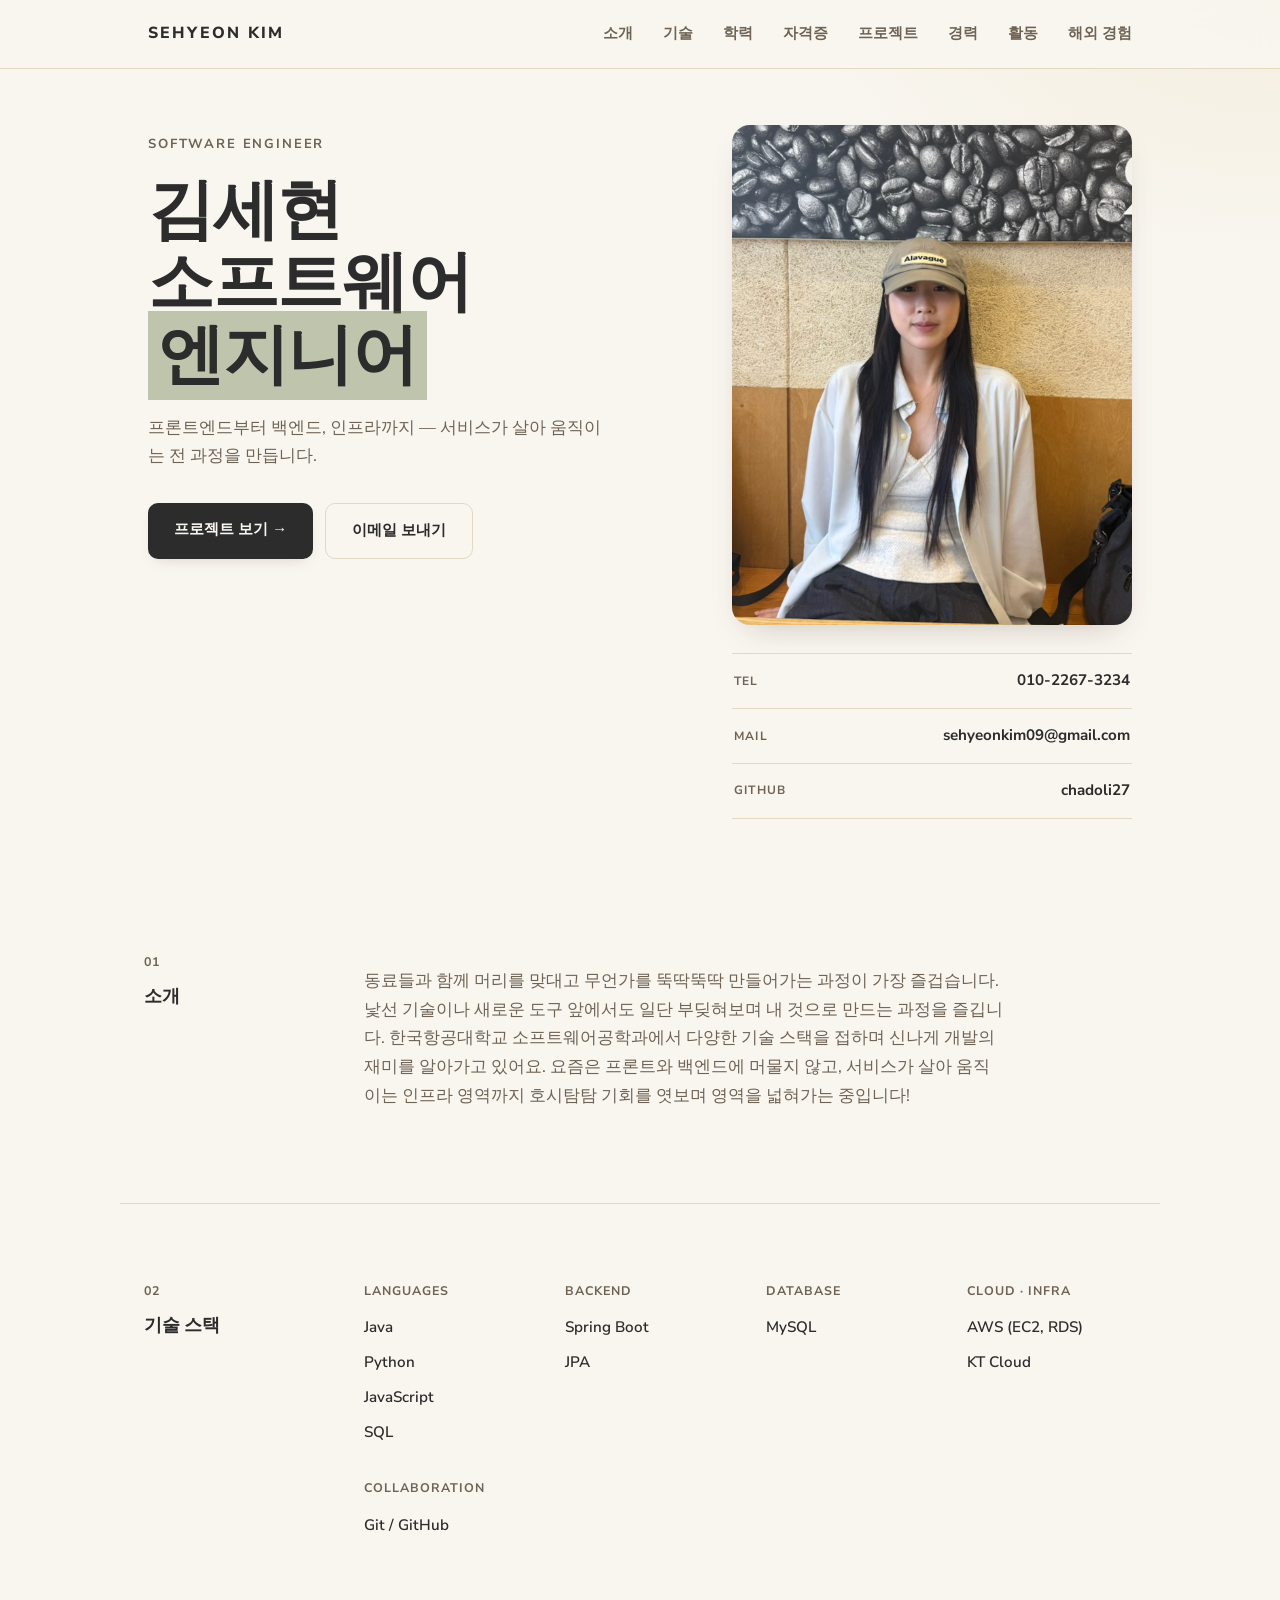
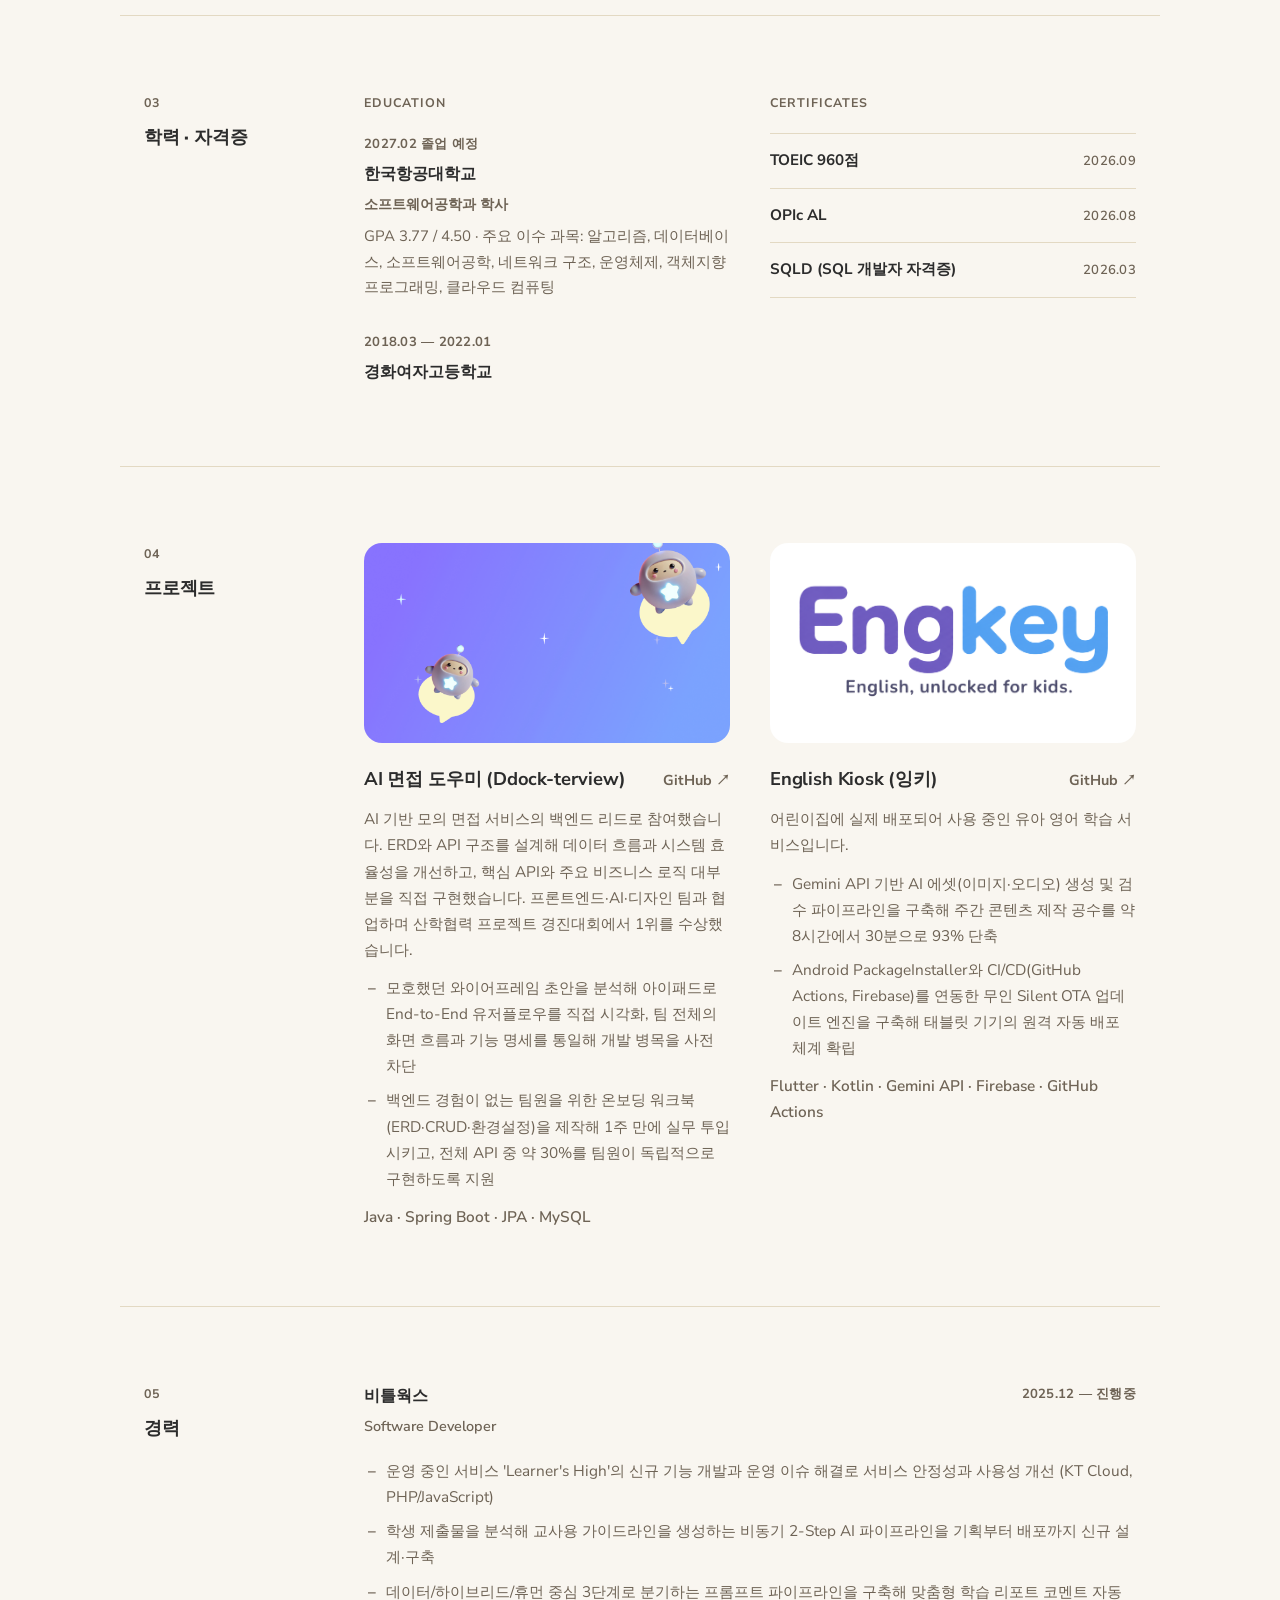
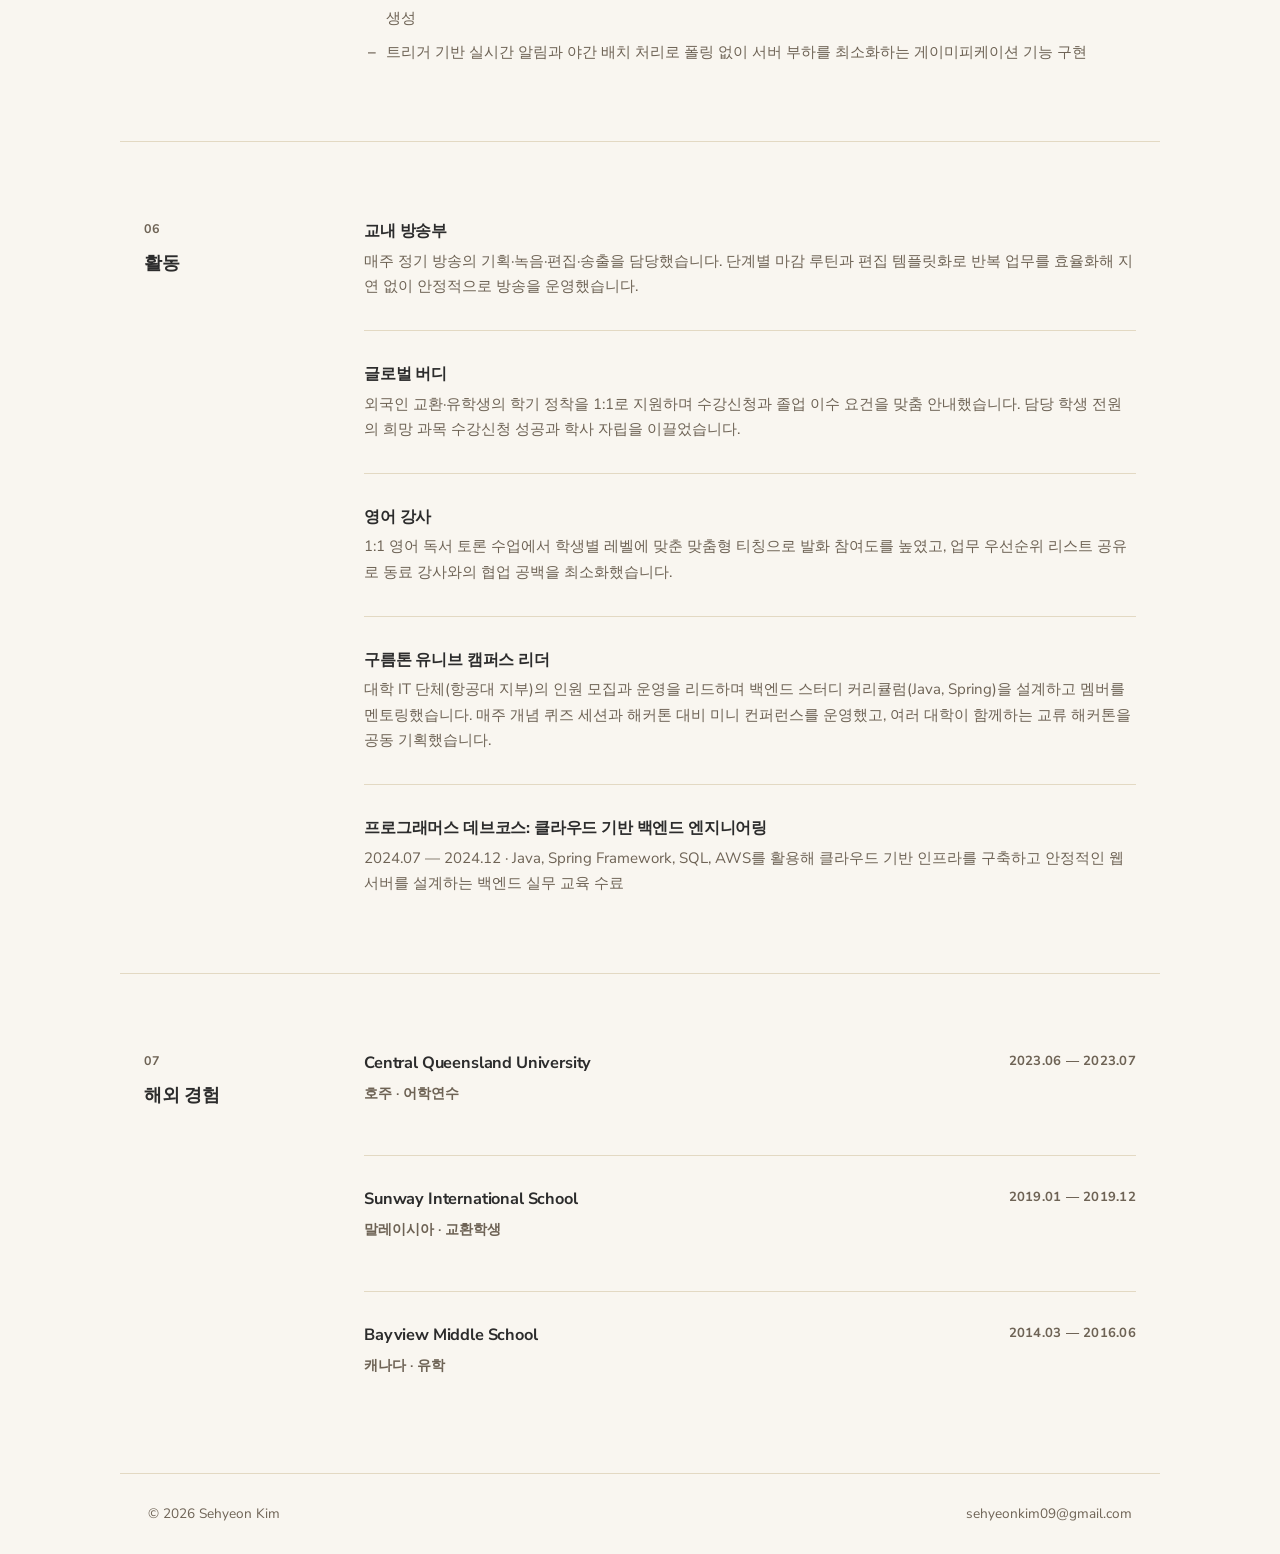
==== index.html @ 71efd372 "Redesign portfolio with minimal numbered section layout Add profile photo to hero and restructure al" ====
<!DOCTYPE html>
<html lang="ko">
<head>
<meta charset="UTF-8">
<meta name="viewport" content="width=device-width, initial-scale=1.0">
<title>Sehyeon Kim | 포트폴리오</title>
<meta name="description" content="김세현(Sehyeon Kim)의 소프트웨어 엔지니어 포트폴리오입니다.">
<meta name="theme-color" content="#F9F6F0">
<link rel="preconnect" href="https://fonts.googleapis.com">
<link rel="preconnect" href="https://fonts.gstatic.com" crossorigin>
<link href="https://fonts.googleapis.com/css2?family=Fraunces:opsz,wght@9..144,400;9..144,500;9..144,600;9..144,700&family=Nunito+Sans:opsz,wght@6..12,400;6..12,600;6..12,700;6..12,800&display=swap" rel="stylesheet">
<link rel="stylesheet" href="css/style.css">
</head>
<body>

<header class="site-header">
  <nav class="nav container">
    <a href="#top" class="logo">Sehyeon Kim</a>
    <button class="nav-toggle" id="navToggle" aria-label="메뉴 열기" aria-expanded="false">
      <span></span><span></span><span></span>
    </button>
    <ul class="nav-links" id="navLinks">
      <li><a href="#about">소개</a></li>
      <li><a href="#skills">기술</a></li>
      <li><a href="#education">학력</a></li>
      <li><a href="#certifications">자격증</a></li>
      <li><a href="#projects">프로젝트</a></li>
      <li><a href="#experience">경력</a></li>
      <li><a href="#activities">활동</a></li>
      <li><a href="#global">해외 경험</a></li>
    </ul>
  </nav>
</header>

<main>

  <section id="top" class="hero container">
    <div class="hero-content">
      <p class="hero-eyebrow">Software Engineer</p>
      <h1>김세현<br>소프트웨어<br><span class="highlight">엔지니어</span></h1>
      <p class="hero-subtitle">프론트엔드부터 백엔드, 인프라까지 — 서비스가 살아 움직이는 전 과정을 만듭니다.</p>
      <div class="hero-cta">
        <a href="#projects" class="btn btn-primary">프로젝트 보기 →</a>
        <a href="mailto:sehyeonkim09@gmail.com" class="btn btn-outline">이메일 보내기</a>
      </div>
    </div>
    <div class="hero-side">
      <div class="hero-photo">
        <img src="assets/profile.jpg" alt="김세현 프로필 사진" loading="eager">
      </div>
      <ul class="hero-info-list">
        <li>
          <span class="info-label">Tel</span>
          <span class="info-value"><a href="tel:010-2267-3234">010-2267-3234</a></span>
        </li>
        <li>
          <span class="info-label">Mail</span>
          <span class="info-value"><a href="mailto:sehyeonkim09@gmail.com">sehyeonkim09@gmail.com</a></span>
        </li>
        <li>
          <span class="info-label">GitHub</span>
          <span class="info-value"><a href="https://github.com/chadoli27" target="_blank" rel="noopener">chadoli27</a></span>
        </li>
      </ul>
    </div>
  </section>

  <section id="about" class="section container">
    <div class="section-grid">
      <div class="section-head">
        <span class="section-num">01</span>
        <h2 class="section-title">소개</h2>
      </div>
      <div class="section-body">
        <p class="about-text">
          동료들과 함께 머리를 맞대고 무언가를 뚝딱뚝딱 만들어가는 과정이 가장 즐겁습니다.
          낯선 기술이나 새로운 도구 앞에서도 일단 부딪혀보며 내 것으로 만드는 과정을 즐깁니다.
          한국항공대학교 소프트웨어공학과에서 다양한 기술 스택을 접하며 신나게 개발의 재미를 알아가고 있어요.
          요즘은 프론트와 백엔드에 머물지 않고, 서비스가 살아 움직이는 인프라 영역까지 호시탐탐 기회를 엿보며 영역을 넓혀가는 중입니다!
        </p>
      </div>
    </div>
  </section>

  <section id="skills" class="section container">
    <div class="section-grid">
      <div class="section-head">
        <span class="section-num">02</span>
        <h2 class="section-title">기술 스택</h2>
      </div>
      <div class="section-body">
        <div class="skills-columns">
          <div class="skills-category">
            <h3 class="skills-category-title">Languages</h3>
            <ul class="skills-list">
              <li>Java</li>
              <li>Python</li>
              <li>JavaScript</li>
              <li>SQL</li>
            </ul>
          </div>

          <div class="skills-category">
            <h3 class="skills-category-title">Backend</h3>
            <ul class="skills-list">
              <li>Spring Boot</li>
              <li>JPA</li>
            </ul>
          </div>

          <div class="skills-category">
            <h3 class="skills-category-title">Database</h3>
            <ul class="skills-list">
              <li>MySQL</li>
            </ul>
          </div>

          <div class="skills-category">
            <h3 class="skills-category-title">Cloud · Infra</h3>
            <ul class="skills-list">
              <li>AWS (EC2, RDS)</li>
              <li>KT Cloud</li>
            </ul>
          </div>

          <div class="skills-category">
            <h3 class="skills-category-title">Collaboration</h3>
            <ul class="skills-list">
              <li>Git / GitHub</li>
            </ul>
          </div>
        </div>
      </div>
    </div>
  </section>

  <section id="education" class="section container">
    <div class="section-grid">
      <div class="section-head">
        <span class="section-num">03</span>
        <h2 class="section-title">학력 · 자격증</h2>
      </div>
      <div class="section-body">
        <div class="two-col-grid">
          <div class="two-col-item">
            <h3 class="subsection-title">Education</h3>
            <ul class="simple-list">
              <li class="simple-item">
                <div class="item-date">2027.02 졸업 예정</div>
                <h4>한국항공대학교</h4>
                <p class="item-role">소프트웨어공학과 학사</p>
                <p>GPA 3.77 / 4.50 · 주요 이수 과목: 알고리즘, 데이터베이스, 소프트웨어공학, 네트워크 구조, 운영체제, 객체지향프로그래밍, 클라우드 컴퓨팅</p>
              </li>
              <li class="simple-item">
                <div class="item-date">2018.03 — 2022.01</div>
                <h4>경화여자고등학교</h4>
              </li>
            </ul>
          </div>

          <div id="certifications" class="two-col-item">
            <h3 class="subsection-title">Certificates</h3>
            <ul class="cert-list">
              <li>
                <span>TOEIC 960점</span>
                <span class="item-date">2026.09</span>
              </li>
              <li>
                <span>OPIc AL</span>
                <span class="item-date">2026.08</span>
              </li>
              <li>
                <span>SQLD (SQL 개발자 자격증)</span>
                <span class="item-date">2026.03</span>
              </li>
            </ul>
          </div>
        </div>
      </div>
    </div>
  </section>

  <section id="projects" class="section container">
    <div class="section-grid">
      <div class="section-head">
        <span class="section-num">04</span>
        <h2 class="section-title">프로젝트</h2>
      </div>
      <div class="section-body">
        <div class="project-grid">

          <article class="project-card">
            <div class="project-thumb">
              <img src="assets/똑터뷰썸네일.png" alt="Ddock-terview" loading="lazy">
            </div>
            <div class="project-body">
              <div class="project-head">
                <h3>AI 면접 도우미 (Ddock-terview)</h3>
                <a href="https://github.com/AI-interview-kau/ddock-terview-backend" class="project-link" target="_blank" rel="noopener">GitHub ↗</a>
              </div>
              <p>
                AI 기반 모의 면접 서비스의 백엔드 리드로 참여했습니다. ERD와 API 구조를 설계해 데이터 흐름과 시스템 효율성을 개선하고,
                핵심 API와 주요 비즈니스 로직 대부분을 직접 구현했습니다. 프론트엔드·AI·디자인 팀과 협업하며 산학협력 프로젝트 경진대회에서 1위를 수상했습니다.
              </p>
              <ul class="detail-list">
                <li>모호했던 와이어프레임 초안을 분석해 아이패드로 End-to-End 유저플로우를 직접 시각화, 팀 전체의 화면 흐름과 기능 명세를 통일해 개발 병목을 사전 차단</li>
                <li>백엔드 경험이 없는 팀원을 위한 온보딩 워크북(ERD·CRUD·환경설정)을 제작해 1주 만에 실무 투입시키고, 전체 API 중 약 30%를 팀원이 독립적으로 구현하도록 지원</li>
              </ul>
              <p class="project-tags">Java · Spring Boot · JPA · MySQL</p>
            </div>
          </article>

          <article class="project-card">
            <div class="project-thumb">
              <img src="assets/잉키로고.png" alt="Engkey(잉키) 로고" loading="lazy">
            </div>
            <div class="project-body">
              <div class="project-head">
                <h3>English Kiosk (잉키)</h3>
                <a href="https://github.com/skim170/ENGLISH-KIOSK" class="project-link" target="_blank" rel="noopener">GitHub ↗</a>
              </div>
              <p>
                어린이집에 실제 배포되어 사용 중인 유아 영어 학습 서비스입니다.
              </p>
              <ul class="detail-list">
                <li>Gemini API 기반 AI 에셋(이미지·오디오) 생성 및 검수 파이프라인을 구축해 주간 콘텐츠 제작 공수를 약 8시간에서 30분으로 93% 단축</li>
                <li>Android PackageInstaller와 CI/CD(GitHub Actions, Firebase)를 연동한 무인 Silent OTA 업데이트 엔진을 구축해 태블릿 기기의 원격 자동 배포 체계 확립</li>
              </ul>
              <p class="project-tags">Flutter · Kotlin · Gemini API · Firebase · GitHub Actions</p>
            </div>
          </article>

        </div>
      </div>
    </div>
  </section>

  <section id="experience" class="section container">
    <div class="section-grid">
      <div class="section-head">
        <span class="section-num">05</span>
        <h2 class="section-title">경력</h2>
      </div>
      <div class="section-body">
        <ul class="simple-list divided">
          <li class="simple-item">
            <div class="item-head">
              <div>
                <h3>비틀웍스</h3>
                <p class="item-role">Software Developer</p>
              </div>
              <span class="item-date">2025.12 — 진행중</span>
            </div>
            <ul class="detail-list">
              <li>운영 중인 서비스 'Learner's High'의 신규 기능 개발과 운영 이슈 해결로 서비스 안정성과 사용성 개선 (KT Cloud, PHP/JavaScript)</li>
              <li>학생 제출물을 분석해 교사용 가이드라인을 생성하는 비동기 2-Step AI 파이프라인을 기획부터 배포까지 신규 설계·구축</li>
              <li>데이터/하이브리드/휴먼 중심 3단계로 분기하는 프롬프트 파이프라인을 구축해 맞춤형 학습 리포트 코멘트 자동 생성</li>
              <li>트리거 기반 실시간 알림과 야간 배치 처리로 폴링 없이 서버 부하를 최소화하는 게이미피케이션 기능 구현</li>
            </ul>
          </li>
        </ul>
      </div>
    </div>
  </section>

  <section id="activities" class="section container">
    <div class="section-grid">
      <div class="section-head">
        <span class="section-num">06</span>
        <h2 class="section-title">활동</h2>
      </div>
      <div class="section-body">
        <ul class="simple-list divided">
          <li class="simple-item">
            <h3>교내 방송부</h3>
            <p>매주 정기 방송의 기획·녹음·편집·송출을 담당했습니다. 단계별 마감 루틴과 편집 템플릿화로 반복 업무를 효율화해 지연 없이 안정적으로 방송을 운영했습니다.</p>
          </li>
          <li class="simple-item">
            <h3>글로벌 버디</h3>
            <p>외국인 교환·유학생의 학기 정착을 1:1로 지원하며 수강신청과 졸업 이수 요건을 맞춤 안내했습니다. 담당 학생 전원의 희망 과목 수강신청 성공과 학사 자립을 이끌었습니다.</p>
          </li>
          <li class="simple-item">
            <h3>영어 강사</h3>
            <p>1:1 영어 독서 토론 수업에서 학생별 레벨에 맞춘 맞춤형 티칭으로 발화 참여도를 높였고, 업무 우선순위 리스트 공유로 동료 강사와의 협업 공백을 최소화했습니다.</p>
          </li>
          <li class="simple-item">
            <h3>구름톤 유니브 캠퍼스 리더</h3>
            <p>대학 IT 단체(항공대 지부)의 인원 모집과 운영을 리드하며 백엔드 스터디 커리큘럼(Java, Spring)을 설계하고 멤버를 멘토링했습니다. 매주 개념 퀴즈 세션과 해커톤 대비 미니 컨퍼런스를 운영했고, 여러 대학이 함께하는 교류 해커톤을 공동 기획했습니다.</p>
          </li>
          <li class="simple-item">
            <h3>프로그래머스 데브코스: 클라우드 기반 백엔드 엔지니어링</h3>
            <p>2024.07 — 2024.12 · Java, Spring Framework, SQL, AWS를 활용해 클라우드 기반 인프라를 구축하고 안정적인 웹 서버를 설계하는 백엔드 실무 교육 수료</p>
          </li>
        </ul>
      </div>
    </div>
  </section>

  <section id="global" class="section container">
    <div class="section-grid">
      <div class="section-head">
        <span class="section-num">07</span>
        <h2 class="section-title">해외 경험</h2>
      </div>
      <div class="section-body">
        <ul class="simple-list divided">
          <li class="simple-item">
            <div class="item-head">
              <div>
                <h3>Central Queensland University</h3>
                <p class="item-role">호주 · 어학연수</p>
              </div>
              <span class="item-date">2023.06 — 2023.07</span>
            </div>
          </li>
          <li class="simple-item">
            <div class="item-head">
              <div>
                <h3>Sunway International School</h3>
                <p class="item-role">말레이시아 · 교환학생</p>
              </div>
              <span class="item-date">2019.01 — 2019.12</span>
            </div>
          </li>
          <li class="simple-item">
            <div class="item-head">
              <div>
                <h3>Bayview Middle School</h3>
                <p class="item-role">캐나다 · 유학</p>
              </div>
              <span class="item-date">2014.03 — 2016.06</span>
            </div>
          </li>
        </ul>
      </div>
    </div>
  </section>

</main>

<footer class="site-footer container">
  <p>&copy; <span id="year"></span> Sehyeon Kim</p>
  <a href="mailto:sehyeonkim09@gmail.com">sehyeonkim09@gmail.com</a>
</footer>

<script src="js/script.js"></script>
</body>
</html>
---- css/style.css ----
:root {
  /* Organic Modern & Botanical palette */
  --bg: #F9F6F0;             /* oatmeal / ivory */
  --bg-soft: #F2ECDD;        /* deeper oatmeal for alt surfaces */
  --card-bg: #FFFEFA;
  --wood: #8B5A2B;           /* oak / walnut */
  --wood-dark: #6B4420;
  --wood-deep: #40290F;      /* deep walnut for footer */
  --sage: #556B2F;           /* olive / sage */
  --sage-light: #77874A;
  --text: #2C2C2C;           /* charcoal */
  --text-muted: #6E6355;     /* warm charcoal-brown for secondary text */
  --border: #E3D9C3;         /* warm tan hairline */
  --cream: #FBF8F1;
  --shadow: 0 14px 34px -16px rgba(64, 41, 15, 0.28);
  --shadow-sm: 0 6px 16px -8px rgba(64, 41, 15, 0.22);
  --radius-lg: 24px;
  --radius: 18px;
  --radius-sm: 10px;
  --max-width: 1040px;
  --font-serif: "Fraunces", "Noto Serif KR", ui-serif, Georgia, serif;
  --font-sans: "Nunito Sans", "Pretendard", -apple-system, BlinkMacSystemFont, "Segoe UI", Roboto, sans-serif;
}

* { box-sizing: border-box; }

html { scroll-behavior: smooth; }

body {
  margin: 0;
  font-family: var(--font-sans);
  background:
    radial-gradient(1100px 520px at 12% -8%, #FDFAF3 0%, transparent 60%),
    radial-gradient(900px 480px at 100% 0%, #F4EEDE 0%, transparent 55%),
    var(--bg);
  color: var(--text);
  line-height: 1.7;
  -webkit-font-smoothing: antialiased;
}

::selection {
  background: var(--sage);
  color: var(--cream);
}

::-webkit-scrollbar { width: 11px; }
::-webkit-scrollbar-track { background: var(--bg); }
::-webkit-scrollbar-thumb {
  background: #D9CBA9;
  border-radius: 999px;
  border: 3px solid var(--bg);
}
::-webkit-scrollbar-thumb:hover { background: var(--wood); }

.container {
  max-width: var(--max-width);
  margin: 0 auto;
  padding: 0 28px;
}

a { color: inherit; text-decoration: none; }

h1, h2, h3 {
  font-family: var(--font-sans);
  font-weight: 700;
  letter-spacing: -0.01em;
  color: var(--text);
}

/* Header / Nav */
.site-header {
  position: sticky;
  top: 0;
  z-index: 100;
  background: color-mix(in srgb, var(--bg) 88%, transparent);
  backdrop-filter: blur(10px);
  border-bottom: 1px solid var(--border);
}

.nav {
  display: flex;
  align-items: center;
  justify-content: space-between;
  height: 68px;
}

.logo {
  font-family: var(--font-sans);
  font-weight: 800;
  font-size: 1rem;
  letter-spacing: 0.14em;
  text-transform: uppercase;
  color: var(--text);
}

.nav-links {
  list-style: none;
  display: flex;
  gap: 30px;
  margin: 0;
  padding: 0;
}

.nav-links a {
  position: relative;
  color: var(--text-muted);
  font-weight: 600;
  font-size: 0.92rem;
  padding-bottom: 3px;
  transition: color 0.2s ease;
}

.nav-links a::after {
  content: "";
  position: absolute;
  left: 0;
  right: 100%;
  bottom: -2px;
  height: 2px;
  background: var(--sage);
  border-radius: 999px;
  transition: right 0.25s ease;
}

.nav-links a:hover { color: var(--sage); }
.nav-links a:hover::after { right: 0; }

.nav-toggle {
  display: none;
  flex-direction: column;
  gap: 5px;
  background: none;
  border: none;
  cursor: pointer;
  padding: 8px;
}

.nav-toggle span {
  width: 22px;
  height: 2px;
  border-radius: 2px;
  background: var(--wood-dark);
}

/* Hero */
.hero {
  display: grid;
  grid-template-columns: minmax(0, 1fr) minmax(260px, 400px);
  align-items: start;
  gap: 56px;
  padding-top: 56px;
  padding-bottom: 56px;
}

.hero-content { max-width: 620px; padding-top: 8px; }

.hero-side {
  display: flex;
  flex-direction: column;
  gap: 28px;
}

.hero-photo {
  width: 100%;
  aspect-ratio: 4 / 5;
  border-radius: var(--radius);
  overflow: hidden;
  box-shadow: var(--shadow);
}

.hero-photo img {
  width: 100%;
  height: 100%;
  object-fit: cover;
  object-position: center 15%;
}

.hero-eyebrow {
  display: block;
  color: var(--text-muted);
  text-transform: uppercase;
  letter-spacing: 0.14em;
  font-size: 0.82rem;
  font-weight: 700;
  margin: 0 0 20px;
}

.hero h1 {
  font-family: var(--font-sans);
  font-size: clamp(2.6rem, 6vw, 4.1rem);
  font-weight: 800;
  line-height: 1.1;
  letter-spacing: -0.02em;
  margin: 0 0 22px;
}

.hero h1 .highlight {
  background: color-mix(in srgb, var(--sage) 35%, transparent);
  padding: 0 10px;
  box-decoration-break: clone;
  -webkit-box-decoration-break: clone;
}

.hero-subtitle {
  color: var(--text-muted);
  font-size: 1.05rem;
  max-width: 460px;
  margin: 0 0 32px;
}

.hero-info-list {
  list-style: none;
  margin: 0;
  padding: 0;
  border-top: 1px solid var(--border);
}

.hero-info-list li {
  display: flex;
  align-items: center;
  justify-content: space-between;
  gap: 12px;
  padding: 14px 2px;
  border-bottom: 1px solid var(--border);
}

.info-label {
  color: var(--text-muted);
  text-transform: uppercase;
  letter-spacing: 0.1em;
  font-size: 0.75rem;
  font-weight: 700;
}

.info-value {
  font-weight: 700;
  font-size: 0.95rem;
}

.info-value a { transition: color 0.2s ease; }
.info-value a:hover { color: var(--sage); }

.hero-cta {
  display: flex;
  gap: 12px;
  flex-wrap: wrap;
}

.btn {
  display: inline-block;
  padding: 14px 26px;
  border-radius: var(--radius-sm);
  font-weight: 700;
  font-size: 0.95rem;
  transition: transform 0.2s ease, background 0.2s ease, box-shadow 0.2s ease, border-color 0.2s ease;
}

.btn:hover { transform: translateY(-2px); }

.btn-primary {
  background: var(--text);
  color: var(--bg);
  box-shadow: var(--shadow-sm);
}

.btn-primary:hover {
  background: var(--wood-dark);
}

.btn-outline {
  background: transparent;
  color: var(--text);
  border: 1px solid var(--border);
}

.btn-outline:hover {
  border-color: var(--text);
}

/* Sections */
.section {
  padding: 76px 24px;
  position: relative;
}

.section + .section {
  border-top: 1px solid var(--border);
}

.section-grid {
  display: grid;
  grid-template-columns: minmax(120px, 180px) 1fr;
  gap: 40px;
  align-items: start;
}

.section-num {
  display: block;
  color: var(--text-muted);
  font-size: 0.78rem;
  font-weight: 700;
  letter-spacing: 0.1em;
  margin-bottom: 8px;
}

.section-title {
  margin: 0;
  font-size: 1.15rem;
  font-weight: 800;
}

.about-text {
  color: var(--text-muted);
  max-width: 640px;
  font-size: 1.05rem;
}

/* Skills */
.skills-columns {
  display: grid;
  grid-template-columns: repeat(auto-fit, minmax(150px, 1fr));
  gap: 32px;
  align-items: start;
}

.skills-category-title {
  font-size: 0.78rem;
  font-weight: 700;
  letter-spacing: 0.08em;
  text-transform: uppercase;
  color: var(--text-muted);
  margin: 0 0 14px;
}

.skills-list {
  list-style: none;
  display: flex;
  flex-direction: column;
  gap: 9px;
  margin: 0;
  padding: 0;
  font-weight: 600;
  font-size: 0.95rem;
  color: var(--text);
}

/* Projects */
.project-grid {
  display: grid;
  grid-template-columns: repeat(auto-fit, minmax(300px, 1fr));
  gap: 40px;
}

.project-thumb {
  height: 200px;
  border-radius: var(--radius);
  overflow: hidden;
  background: var(--bg-soft);
  margin-bottom: 20px;
}

.project-thumb img {
  width: 100%;
  height: 100%;
  object-fit: cover;
}

.project-body {
  display: flex;
  flex-direction: column;
  gap: 12px;
}

.project-head {
  display: flex;
  align-items: baseline;
  justify-content: space-between;
  gap: 16px;
  flex-wrap: wrap;
}

.project-head h3 {
  margin: 0;
  font-size: 1.15rem;
}

.project-link {
  font-size: 0.9rem;
  font-weight: 700;
  color: var(--text-muted);
  white-space: nowrap;
  transition: color 0.2s ease;
}

.project-link:hover { color: var(--sage); }

.project-body p {
  color: var(--text-muted);
  font-size: 0.96rem;
  margin: 0;
}

.project-tags {
  color: var(--text-muted);
  font-size: 0.86rem;
  font-weight: 600;
  margin: 4px 0 0;
}

/* Two-column layout (education & certifications) */
.two-col-grid {
  display: grid;
  grid-template-columns: repeat(auto-fit, minmax(260px, 1fr));
  gap: 40px;
  align-items: start;
}

.subsection-title {
  font-size: 0.78rem;
  font-weight: 700;
  letter-spacing: 0.08em;
  text-transform: uppercase;
  color: var(--text-muted);
  margin: 0 0 20px;
}

/* Simple list (education, experience, activities, global) */
.simple-list {
  list-style: none;
  margin: 0;
  padding: 0;
  display: flex;
  flex-direction: column;
  gap: 30px;
}

.simple-list.divided > li {
  padding-bottom: 30px;
  border-bottom: 1px solid var(--border);
}

.simple-list.divided > li:last-child {
  padding-bottom: 0;
  border-bottom: none;
}

.item-date {
  display: block;
  color: var(--text-muted);
  font-weight: 700;
  font-size: 0.82rem;
  letter-spacing: 0.02em;
  margin-bottom: 6px;
  white-space: nowrap;
}

.simple-item h3, .simple-item h4 {
  margin: 0 0 3px;
  font-size: 1.02rem;
}

.item-role {
  color: var(--text-muted);
  font-size: 0.9rem;
  margin: 0 0 8px;
  font-weight: 600;
}

.simple-item > p:not(.item-role) {
  color: var(--text-muted);
  margin: 0;
  font-size: 0.94rem;
}

.item-head {
  display: flex;
  align-items: flex-start;
  justify-content: space-between;
  gap: 16px;
  flex-wrap: wrap;
  margin-bottom: 12px;
}

.item-head .item-date { margin-bottom: 0; }

/* Certificates */
.cert-list {
  list-style: none;
  margin: 0;
  padding: 0;
  border-top: 1px solid var(--border);
}

.cert-list li {
  display: flex;
  align-items: baseline;
  justify-content: space-between;
  gap: 12px;
  padding: 14px 0;
  border-bottom: 1px solid var(--border);
  font-weight: 700;
  font-size: 0.95rem;
}

.cert-list .item-date {
  margin-bottom: 0;
  font-weight: 600;
}

.detail-list {
  color: var(--text-muted);
  font-size: 0.96rem;
  margin: 0;
  padding-left: 4px;
  list-style: none;
  display: flex;
  flex-direction: column;
  gap: 8px;
}

.detail-list li {
  padding-left: 18px;
  position: relative;
}

.detail-list li::before {
  content: "–";
  position: absolute;
  left: 0;
  top: 0;
  color: var(--text-muted);
  font-weight: 700;
}

/* Footer */
.site-footer {
  display: flex;
  align-items: center;
  justify-content: space-between;
  flex-wrap: wrap;
  gap: 12px;
  padding: 28px;
  border-top: 1px solid var(--border);
  color: var(--text-muted);
  font-size: 0.85rem;
}

.site-footer p { margin: 0; }

.site-footer a { transition: color 0.2s ease; }
.site-footer a:hover { color: var(--sage); }

/* Mobile */
@media (max-width: 640px) {
  .nav-toggle { display: flex; }

  .nav-links {
    position: absolute;
    top: 68px;
    left: 0;
    right: 0;
    background: var(--bg);
    border-bottom: 1px solid var(--border);
    flex-direction: column;
    gap: 0;
    display: none;
  }

  .nav-links.open { display: flex; }

  .nav-links li { width: 100%; }

  .nav-links a {
    display: block;
    padding: 16px 24px;
    border-top: 1px solid var(--border);
  }

  .nav-links a::after { display: none; }

  .hero {
    grid-template-columns: 1fr;
    padding-top: 32px;
    gap: 32px;
  }

  .hero-side { order: -1; }

  .hero-photo { aspect-ratio: 16 / 11; }

  .section { padding: 56px 20px; }

  .section-grid { grid-template-columns: 1fr; gap: 16px; }

  .section-head { display: flex; align-items: baseline; gap: 10px; }

  .section-num { margin-bottom: 0; }

  .project-thumb { height: 200px; }

  .site-footer { padding: 24px 20px; }
}
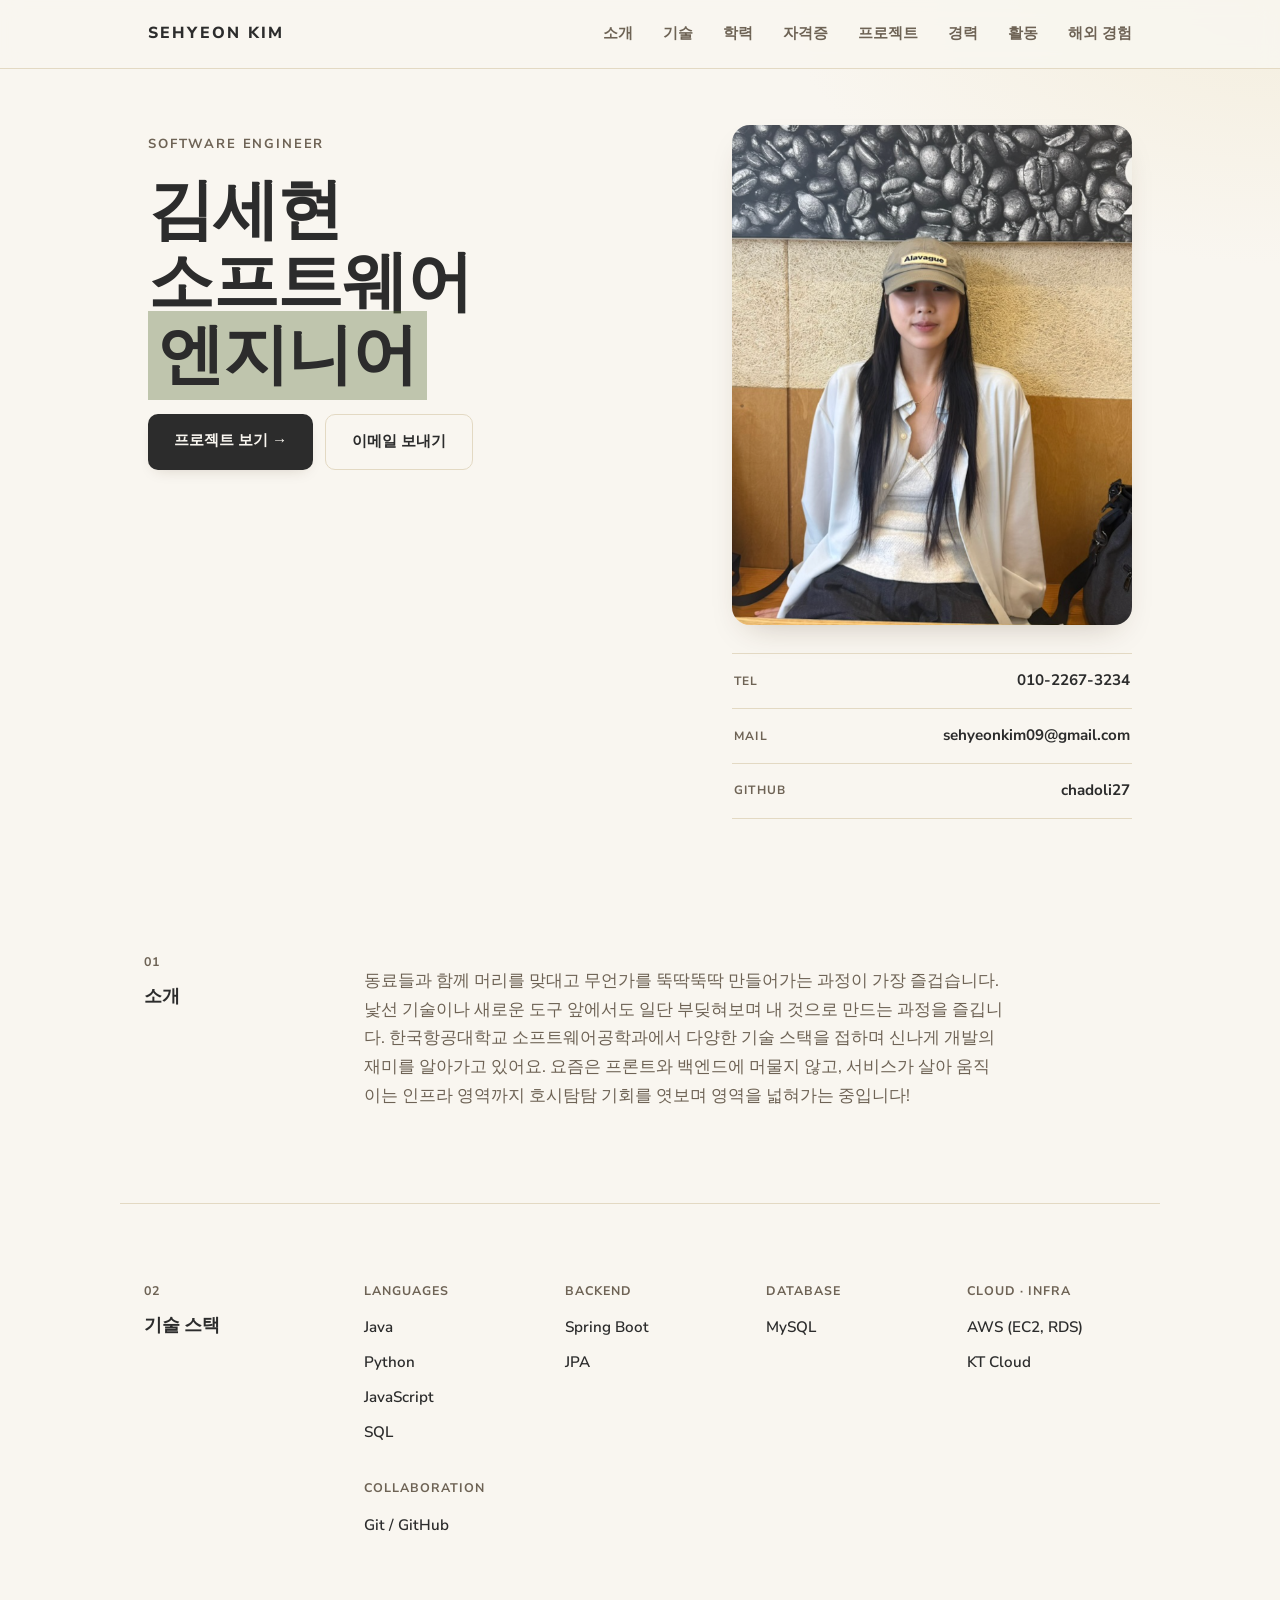
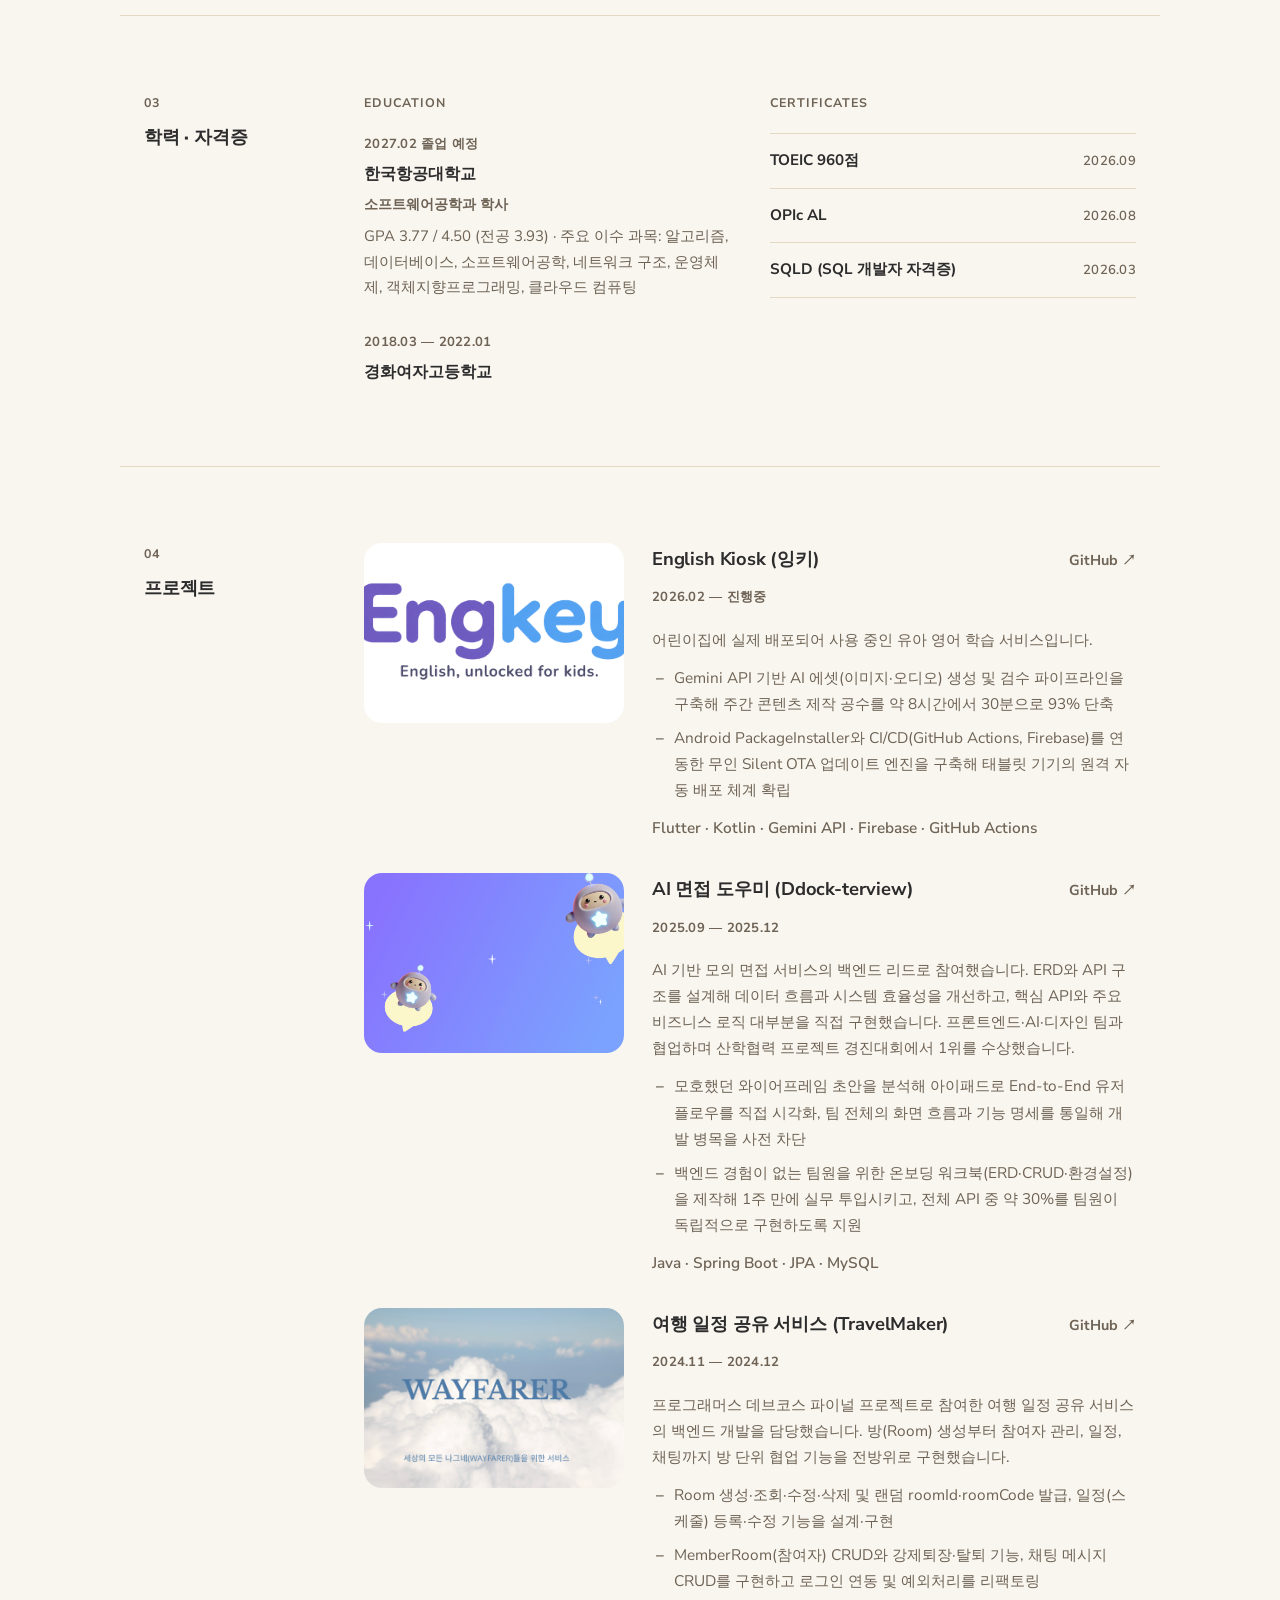
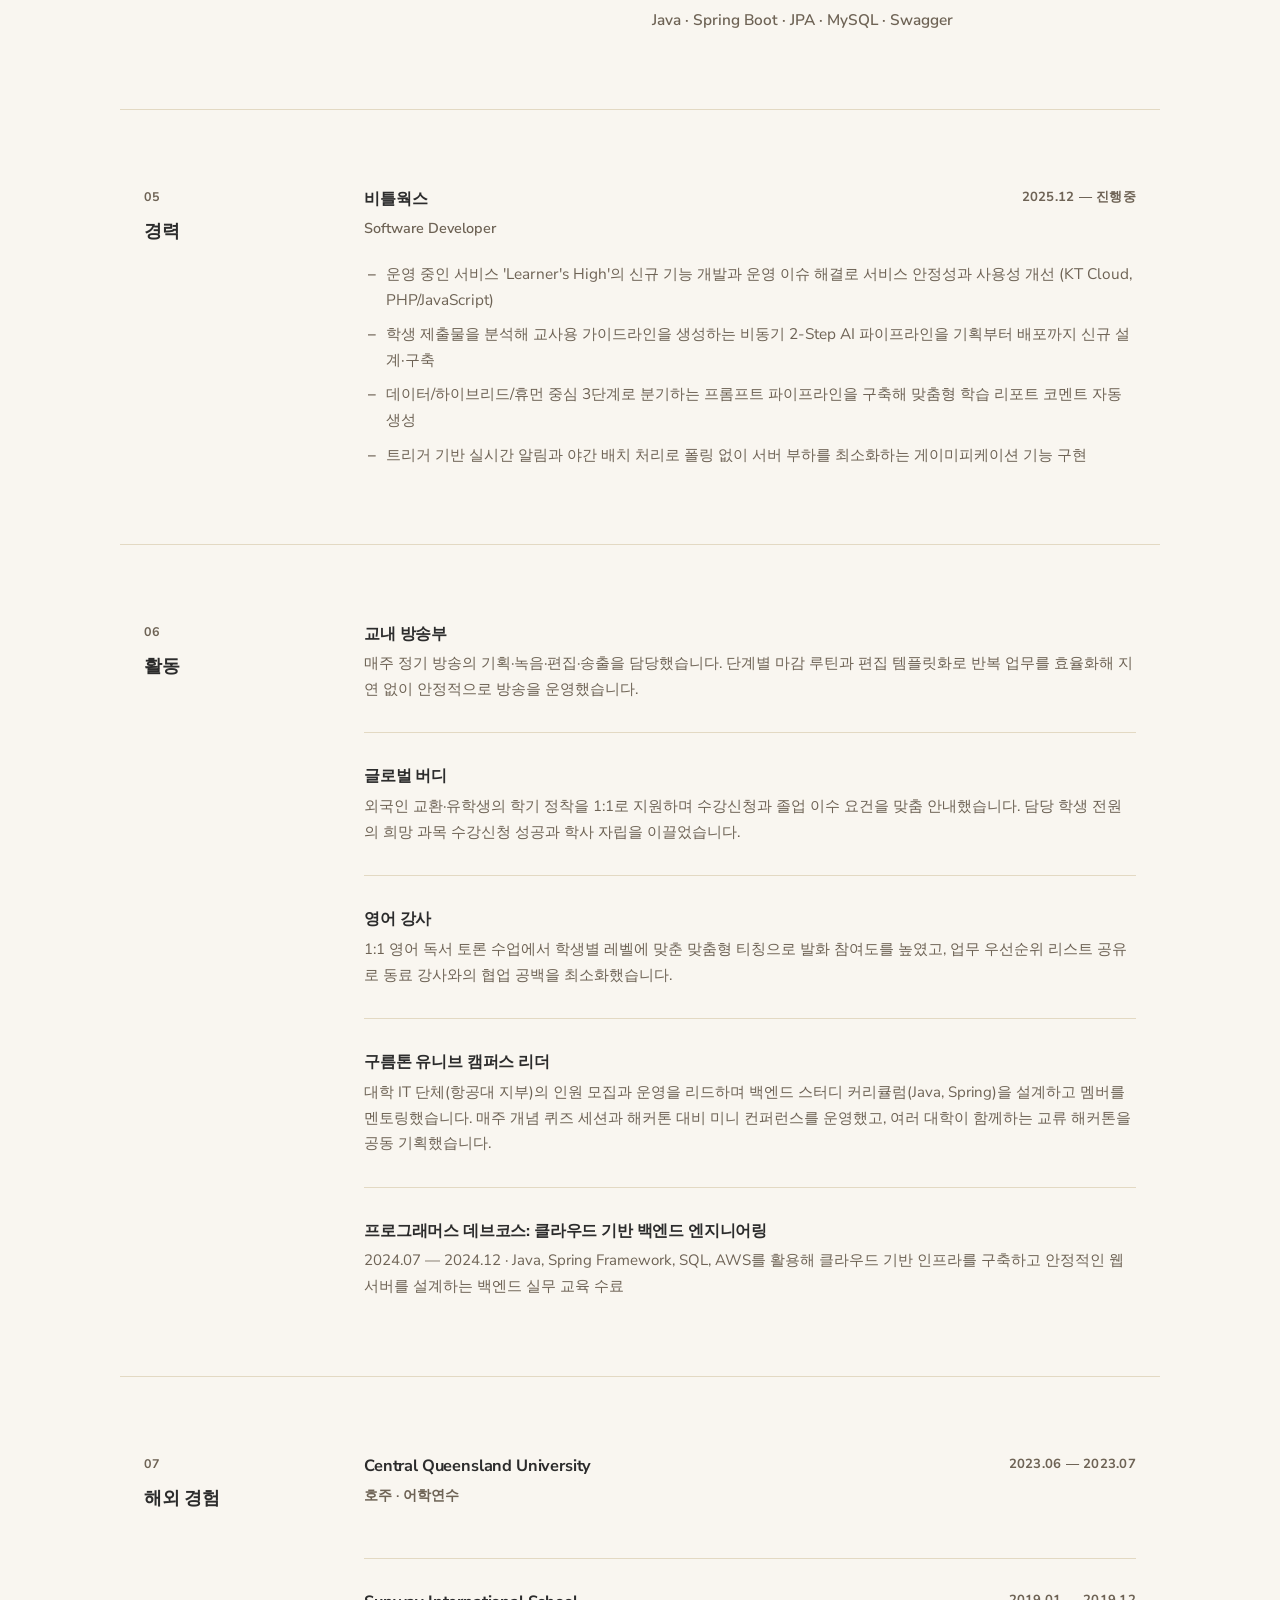
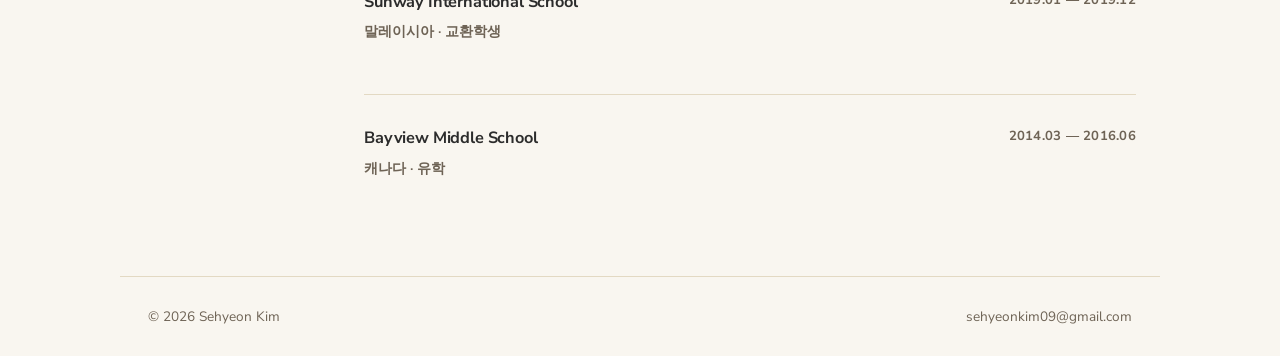
==== commit cab22770: "Add TravelMaker project, project dates, and major GPA - Add TravelMaker project card with thumbnail," ====
--- a/index.html
+++ b/index.html
@@ -38,7 +38,6 @@
     <div class="hero-content">
       <p class="hero-eyebrow">Software Engineer</p>
       <h1>김세현<br>소프트웨어<br><span class="highlight">엔지니어</span></h1>
-      <p class="hero-subtitle">프론트엔드부터 백엔드, 인프라까지 — 서비스가 살아 움직이는 전 과정을 만듭니다.</p>
       <div class="hero-cta">
         <a href="#projects" class="btn btn-primary">프로젝트 보기 →</a>
         <a href="mailto:sehyeonkim09@gmail.com" class="btn btn-outline">이메일 보내기</a>
@@ -149,7 +148,7 @@
                 <div class="item-date">2027.02 졸업 예정</div>
                 <h4>한국항공대학교</h4>
                 <p class="item-role">소프트웨어공학과 학사</p>
-                <p>GPA 3.77 / 4.50 · 주요 이수 과목: 알고리즘, 데이터베이스, 소프트웨어공학, 네트워크 구조, 운영체제, 객체지향프로그래밍, 클라우드 컴퓨팅</p>
+                <p>GPA 3.77 / 4.50 (전공 3.93) · 주요 이수 과목: 알고리즘, 데이터베이스, 소프트웨어공학, 네트워크 구조, 운영체제, 객체지향프로그래밍, 클라우드 컴퓨팅</p>
               </li>
               <li class="simple-item">
                 <div class="item-date">2018.03 — 2022.01</div>
@@ -191,6 +190,27 @@
 
           <article class="project-card">
             <div class="project-thumb">
+              <img src="assets/잉키로고.png" alt="Engkey(잉키) 로고" loading="lazy">
+            </div>
+            <div class="project-body">
+              <div class="project-head">
+                <h3>English Kiosk (잉키)</h3>
+                <a href="https://github.com/skim170/ENGLISH-KIOSK" class="project-link" target="_blank" rel="noopener">GitHub ↗</a>
+              </div>
+              <span class="item-date">2026.02 — 진행중</span>
+              <p>
+                어린이집에 실제 배포되어 사용 중인 유아 영어 학습 서비스입니다.
+              </p>
+              <ul class="detail-list">
+                <li>Gemini API 기반 AI 에셋(이미지·오디오) 생성 및 검수 파이프라인을 구축해 주간 콘텐츠 제작 공수를 약 8시간에서 30분으로 93% 단축</li>
+                <li>Android PackageInstaller와 CI/CD(GitHub Actions, Firebase)를 연동한 무인 Silent OTA 업데이트 엔진을 구축해 태블릿 기기의 원격 자동 배포 체계 확립</li>
+              </ul>
+              <p class="project-tags">Flutter · Kotlin · Gemini API · Firebase · GitHub Actions</p>
+            </div>
+          </article>
+
+          <article class="project-card">
+            <div class="project-thumb">
               <img src="assets/똑터뷰썸네일.png" alt="Ddock-terview" loading="lazy">
             </div>
             <div class="project-body">
@@ -198,6 +218,7 @@
                 <h3>AI 면접 도우미 (Ddock-terview)</h3>
                 <a href="https://github.com/AI-interview-kau/ddock-terview-backend" class="project-link" target="_blank" rel="noopener">GitHub ↗</a>
               </div>
+              <span class="item-date">2025.09 — 2025.12</span>
               <p>
                 AI 기반 모의 면접 서비스의 백엔드 리드로 참여했습니다. ERD와 API 구조를 설계해 데이터 흐름과 시스템 효율성을 개선하고,
                 핵심 API와 주요 비즈니스 로직 대부분을 직접 구현했습니다. 프론트엔드·AI·디자인 팀과 협업하며 산학협력 프로젝트 경진대회에서 1위를 수상했습니다.
@@ -212,21 +233,23 @@
 
           <article class="project-card">
             <div class="project-thumb">
-              <img src="assets/잉키로고.png" alt="Engkey(잉키) 로고" loading="lazy">
+              <img src="assets/travelmaker-thumb.png" alt="TravelMaker" loading="lazy">
             </div>
             <div class="project-body">
               <div class="project-head">
-                <h3>English Kiosk (잉키)</h3>
-                <a href="https://github.com/skim170/ENGLISH-KIOSK" class="project-link" target="_blank" rel="noopener">GitHub ↗</a>
-              </div>
+                <h3>여행 일정 공유 서비스 (TravelMaker)</h3>
+                <a href="https://github.com/prgrms-web-devcourse-final-project/WEB1_2_TravelMaker_BE" class="project-link" target="_blank" rel="noopener">GitHub ↗</a>
+              </div>
+              <span class="item-date">2024.11 — 2024.12</span>
               <p>
-                어린이집에 실제 배포되어 사용 중인 유아 영어 학습 서비스입니다.
+                프로그래머스 데브코스 파이널 프로젝트로 참여한 여행 일정 공유 서비스의 백엔드 개발을 담당했습니다.
+                방(Room) 생성부터 참여자 관리, 일정, 채팅까지 방 단위 협업 기능을 전방위로 구현했습니다.
               </p>
               <ul class="detail-list">
-                <li>Gemini API 기반 AI 에셋(이미지·오디오) 생성 및 검수 파이프라인을 구축해 주간 콘텐츠 제작 공수를 약 8시간에서 30분으로 93% 단축</li>
-                <li>Android PackageInstaller와 CI/CD(GitHub Actions, Firebase)를 연동한 무인 Silent OTA 업데이트 엔진을 구축해 태블릿 기기의 원격 자동 배포 체계 확립</li>
+                <li>Room 생성·조회·수정·삭제 및 랜덤 roomId·roomCode 발급, 일정(스케줄) 등록·수정 기능을 설계·구현</li>
+                <li>MemberRoom(참여자) CRUD와 강제퇴장·탈퇴 기능, 채팅 메시지 CRUD를 구현하고 로그인 연동 및 예외처리를 리팩토링</li>
               </ul>
-              <p class="project-tags">Flutter · Kotlin · Gemini API · Firebase · GitHub Actions</p>
+              <p class="project-tags">Java · Spring Boot · JPA · MySQL · Swagger</p>
             </div>
           </article>
 
--- a/css/style.css
+++ b/css/style.css
@@ -346,17 +346,23 @@
 
 /* Projects */
 .project-grid {
-  display: grid;
-  grid-template-columns: repeat(auto-fit, minmax(300px, 1fr));
-  gap: 40px;
+  display: flex;
+  flex-direction: column;
+  gap: 32px;
+}
+
+.project-card {
+  display: flex;
+  gap: 28px;
 }
 
 .project-thumb {
-  height: 200px;
+  width: 260px;
+  height: 180px;
+  flex-shrink: 0;
   border-radius: var(--radius);
   overflow: hidden;
   background: var(--bg-soft);
-  margin-bottom: 20px;
 }
 
 .project-thumb img {
@@ -369,6 +375,8 @@
   display: flex;
   flex-direction: column;
   gap: 12px;
+  flex: 1;
+  min-width: 0;
 }
 
 .project-head {
@@ -596,7 +604,9 @@
 
   .section-num { margin-bottom: 0; }
 
-  .project-thumb { height: 200px; }
+  .project-card { flex-direction: column; }
+
+  .project-thumb { width: 100%; height: 200px; }
 
   .site-footer { padding: 24px 20px; }
 }
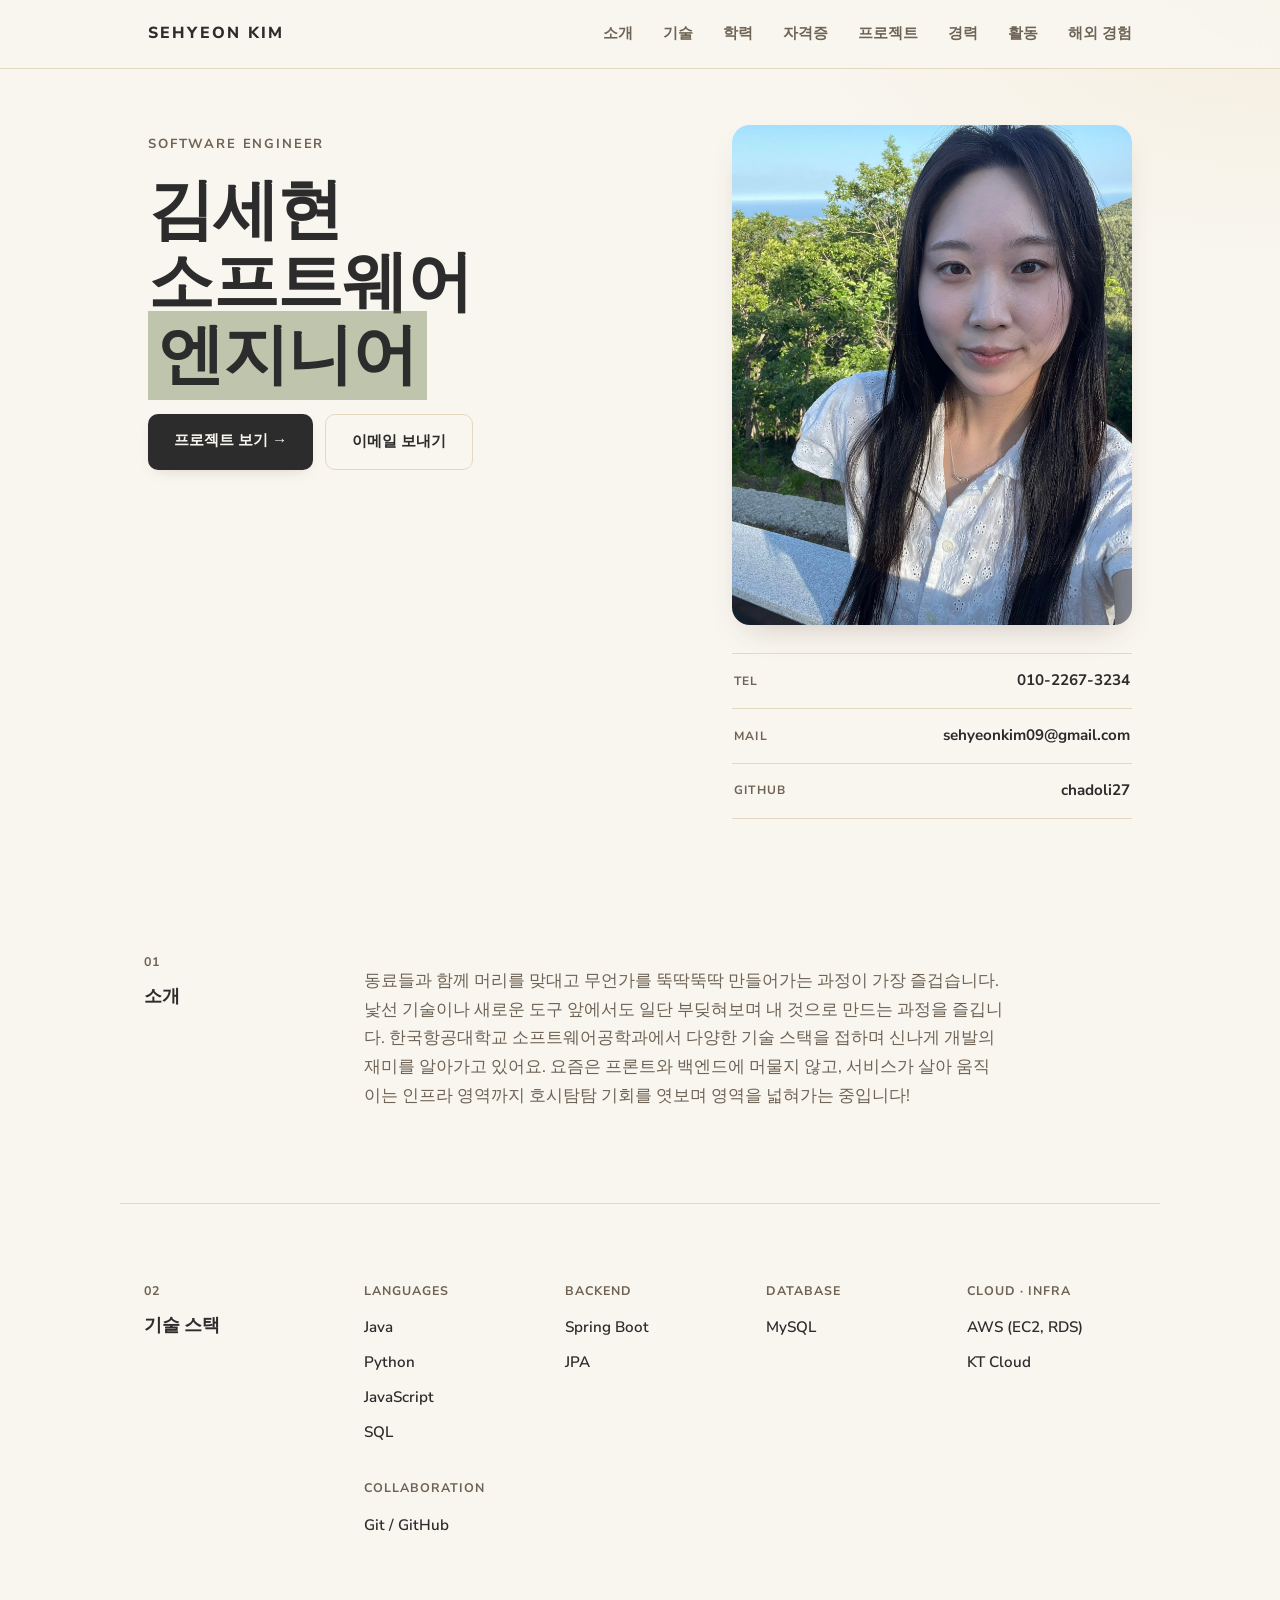
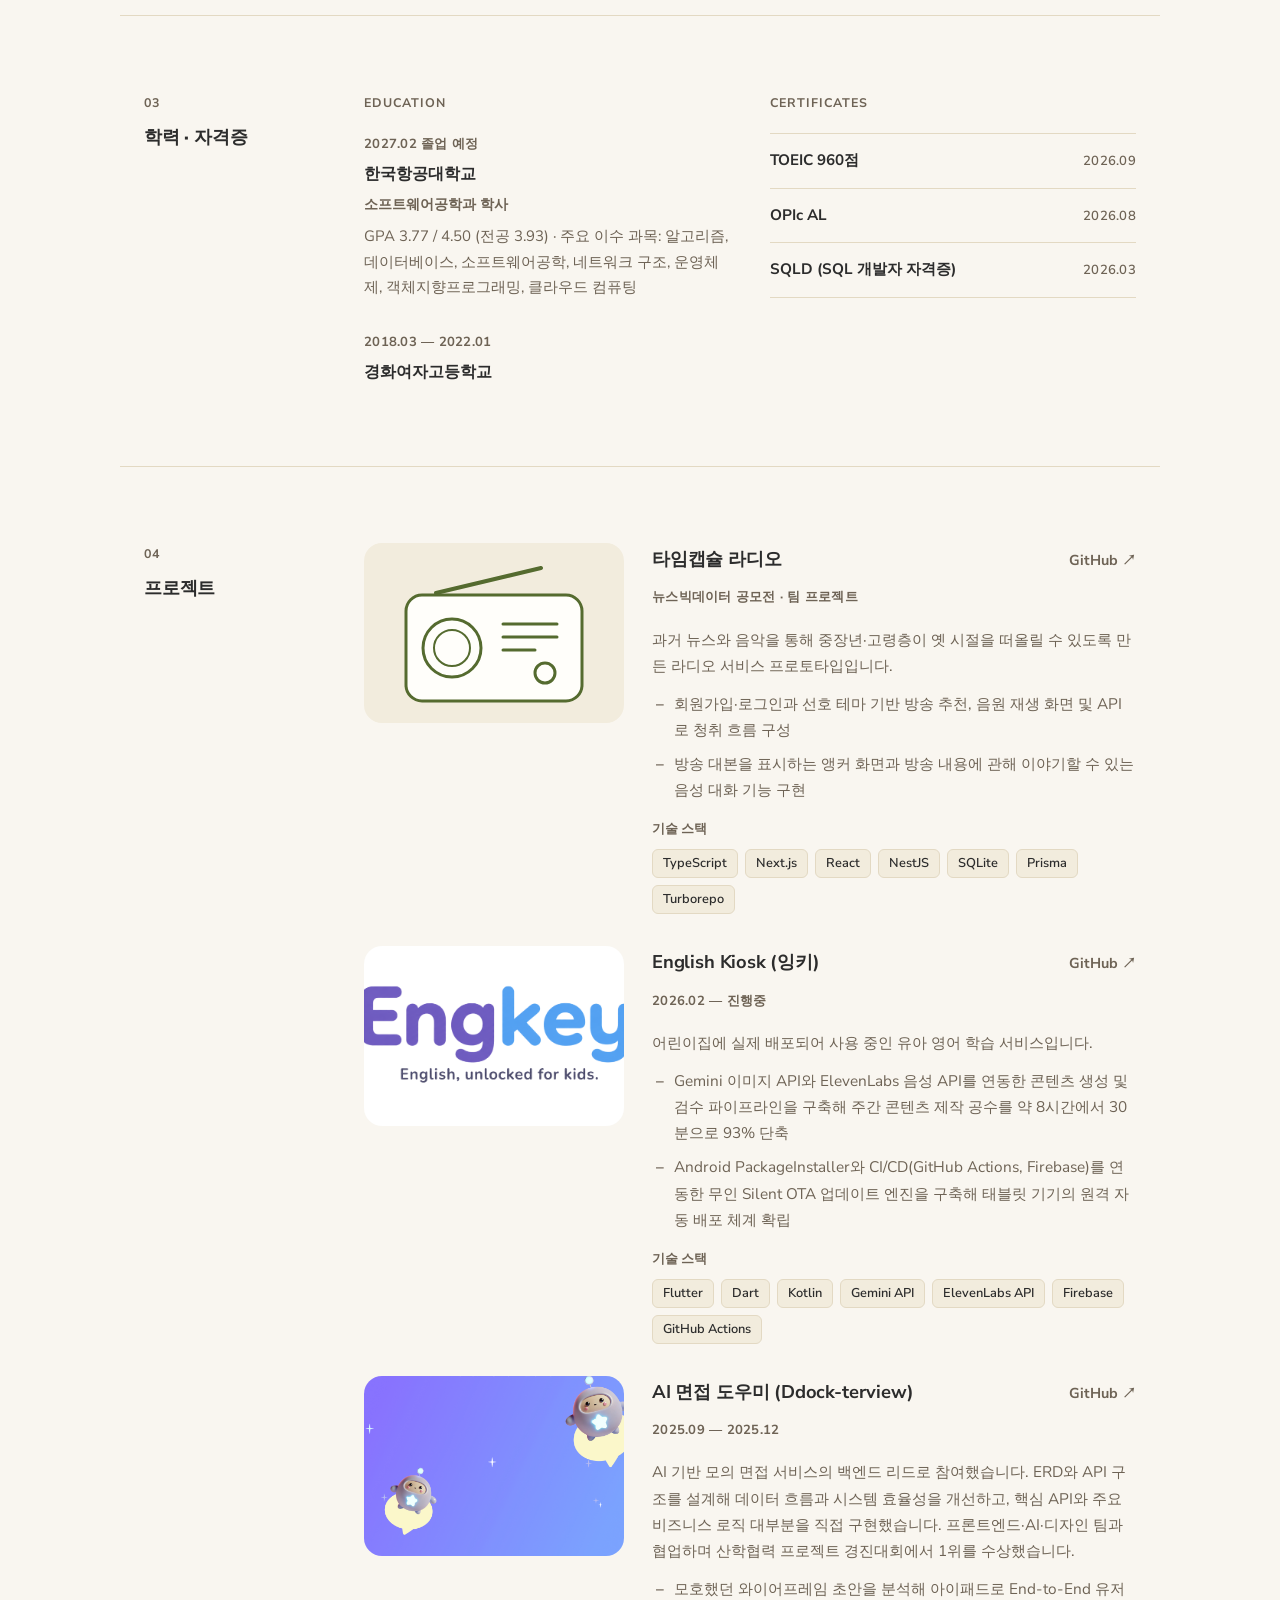
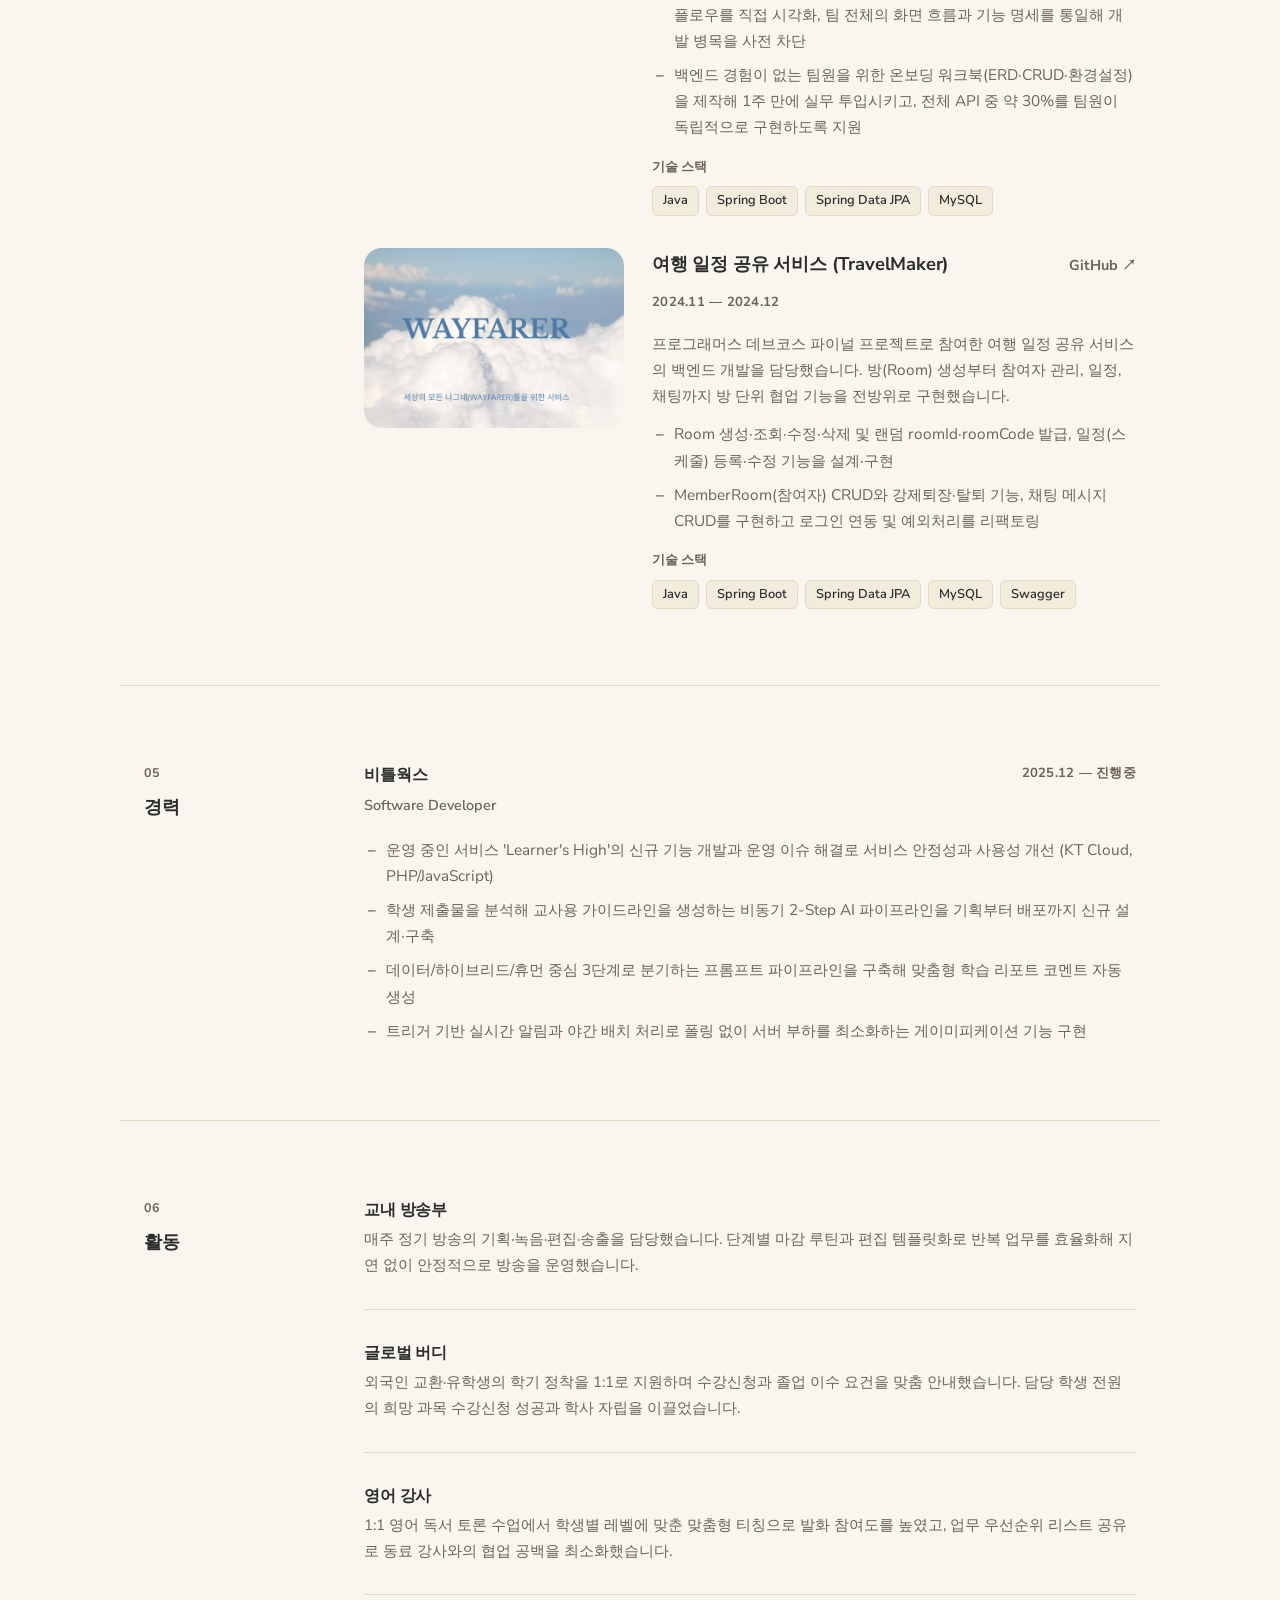
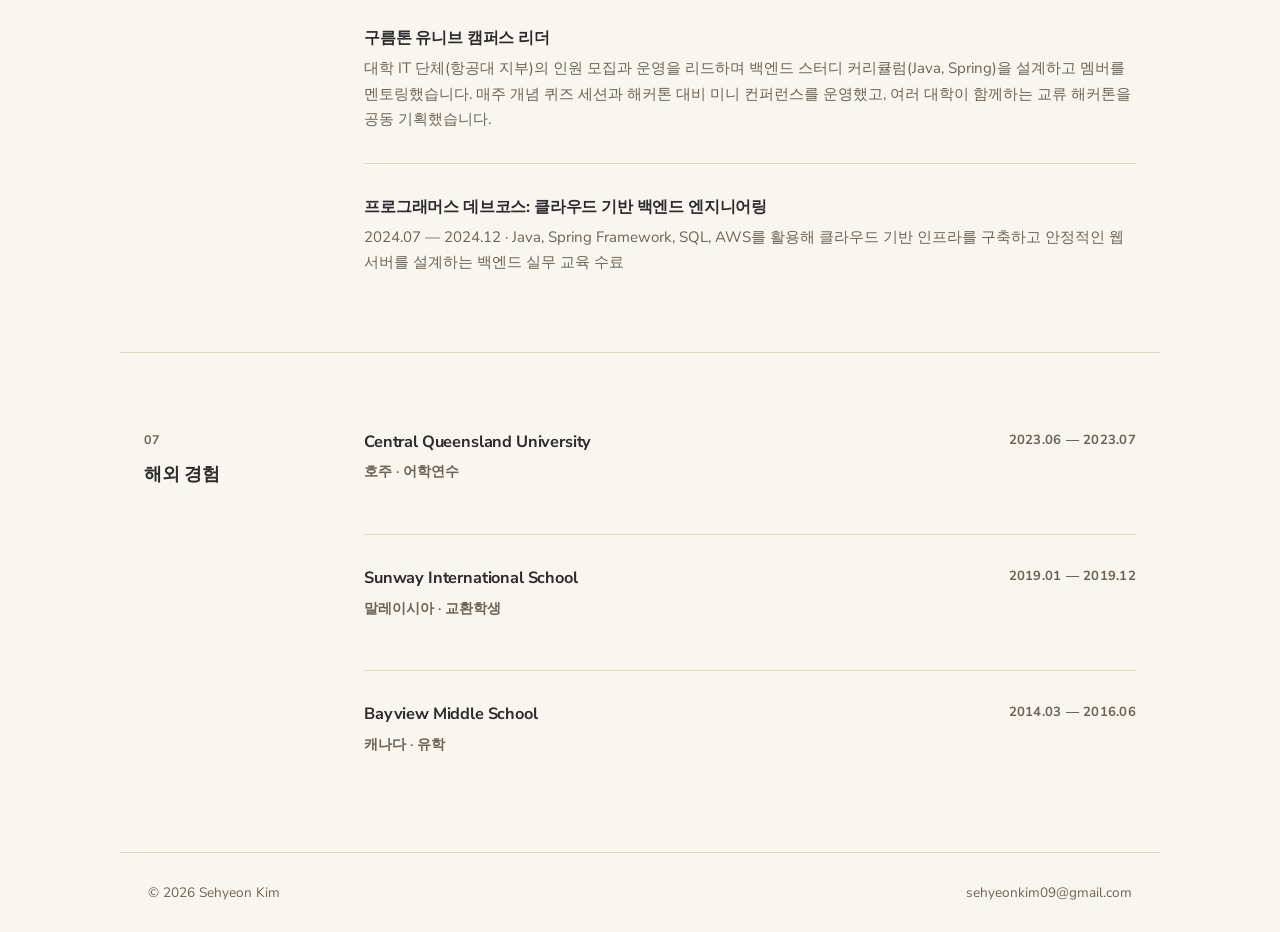
==== commit 0e9aaf05: "Update profile photo and project technology stacks; add Time Capsule Radio" ====
--- a/index.html
+++ b/index.html
@@ -45,7 +45,7 @@
     </div>
     <div class="hero-side">
       <div class="hero-photo">
-        <img src="assets/profile.jpg" alt="김세현 프로필 사진" loading="eager">
+        <img src="assets/profile-fasoo.jpg" alt="김세현 프로필 사진" loading="eager">
       </div>
       <ul class="hero-info-list">
         <li>
@@ -188,6 +188,43 @@
       <div class="section-body">
         <div class="project-grid">
 
+          <article class="project-card" id="timecapsule">
+            <div class="project-thumb radio-thumb" aria-hidden="true">
+              <svg viewBox="0 0 260 180" width="260" height="180" fill="none">
+                <path d="M72 50L177 25" stroke="currentColor" stroke-width="4" stroke-linecap="round"/>
+                <rect x="42" y="52" width="176" height="106" rx="16" fill="var(--card-bg)" stroke="currentColor" stroke-width="3"/>
+                <circle cx="88" cy="105" r="29" stroke="currentColor" stroke-width="3"/>
+                <circle cx="88" cy="105" r="18" stroke="currentColor" stroke-width="2"/>
+                <path d="M139 81h54M139 94h54M139 107h32" stroke="currentColor" stroke-width="3" stroke-linecap="round"/>
+                <circle cx="181" cy="130" r="10" stroke="currentColor" stroke-width="3"/>
+              </svg>
+            </div>
+            <div class="project-body">
+              <div class="project-head">
+                <h3>타임캡슐 라디오</h3>
+                <a href="https://github.com/kjyook/timeCapsule/tree/develop" class="project-link" target="_blank" rel="noopener">GitHub ↗</a>
+              </div>
+              <span class="item-date">뉴스빅데이터 공모전 · 팀 프로젝트</span>
+              <p>과거 뉴스와 음악을 통해 중장년·고령층이 옛 시절을 떠올릴 수 있도록 만든 라디오 서비스 프로토타입입니다.</p>
+              <ul class="detail-list">
+                <li>회원가입·로그인과 선호 테마 기반 방송 추천, 음원 재생 화면 및 API로 청취 흐름 구성</li>
+                <li>방송 대본을 표시하는 앵커 화면과 방송 내용에 관해 이야기할 수 있는 음성 대화 기능 구현</li>
+              </ul>
+              <div class="project-stack">
+                <h4>기술 스택</h4>
+                <ul class="project-stack-tags" aria-label="사용 기술">
+                  <li>TypeScript</li>
+                  <li>Next.js</li>
+                  <li>React</li>
+                  <li>NestJS</li>
+                  <li>SQLite</li>
+                  <li>Prisma</li>
+                  <li>Turborepo</li>
+                </ul>
+              </div>
+            </div>
+          </article>
+
           <article class="project-card">
             <div class="project-thumb">
               <img src="assets/잉키로고.png" alt="Engkey(잉키) 로고" loading="lazy">
@@ -202,10 +239,21 @@
                 어린이집에 실제 배포되어 사용 중인 유아 영어 학습 서비스입니다.
               </p>
               <ul class="detail-list">
-                <li>Gemini API 기반 AI 에셋(이미지·오디오) 생성 및 검수 파이프라인을 구축해 주간 콘텐츠 제작 공수를 약 8시간에서 30분으로 93% 단축</li>
+                <li>Gemini 이미지 API와 ElevenLabs 음성 API를 연동한 콘텐츠 생성 및 검수 파이프라인을 구축해 주간 콘텐츠 제작 공수를 약 8시간에서 30분으로 93% 단축</li>
                 <li>Android PackageInstaller와 CI/CD(GitHub Actions, Firebase)를 연동한 무인 Silent OTA 업데이트 엔진을 구축해 태블릿 기기의 원격 자동 배포 체계 확립</li>
               </ul>
-              <p class="project-tags">Flutter · Kotlin · Gemini API · Firebase · GitHub Actions</p>
+              <div class="project-stack">
+                <h4>기술 스택</h4>
+                <ul class="project-stack-tags" aria-label="사용 기술">
+                  <li>Flutter</li>
+                  <li>Dart</li>
+                  <li>Kotlin</li>
+                  <li>Gemini API</li>
+                  <li>ElevenLabs API</li>
+                  <li>Firebase</li>
+                  <li>GitHub Actions</li>
+                </ul>
+              </div>
             </div>
           </article>
 
@@ -227,7 +275,15 @@
                 <li>모호했던 와이어프레임 초안을 분석해 아이패드로 End-to-End 유저플로우를 직접 시각화, 팀 전체의 화면 흐름과 기능 명세를 통일해 개발 병목을 사전 차단</li>
                 <li>백엔드 경험이 없는 팀원을 위한 온보딩 워크북(ERD·CRUD·환경설정)을 제작해 1주 만에 실무 투입시키고, 전체 API 중 약 30%를 팀원이 독립적으로 구현하도록 지원</li>
               </ul>
-              <p class="project-tags">Java · Spring Boot · JPA · MySQL</p>
+              <div class="project-stack">
+                <h4>기술 스택</h4>
+                <ul class="project-stack-tags" aria-label="사용 기술">
+                  <li>Java</li>
+                  <li>Spring Boot</li>
+                  <li>Spring Data JPA</li>
+                  <li>MySQL</li>
+                </ul>
+              </div>
             </div>
           </article>
 
@@ -249,7 +305,16 @@
                 <li>Room 생성·조회·수정·삭제 및 랜덤 roomId·roomCode 발급, 일정(스케줄) 등록·수정 기능을 설계·구현</li>
                 <li>MemberRoom(참여자) CRUD와 강제퇴장·탈퇴 기능, 채팅 메시지 CRUD를 구현하고 로그인 연동 및 예외처리를 리팩토링</li>
               </ul>
-              <p class="project-tags">Java · Spring Boot · JPA · MySQL · Swagger</p>
+              <div class="project-stack">
+                <h4>기술 스택</h4>
+                <ul class="project-stack-tags" aria-label="사용 기술">
+                  <li>Java</li>
+                  <li>Spring Boot</li>
+                  <li>Spring Data JPA</li>
+                  <li>MySQL</li>
+                  <li>Swagger</li>
+                </ul>
+              </div>
             </div>
           </article>
 
--- a/css/style.css
+++ b/css/style.css
@@ -610,3 +610,12 @@
 
   .site-footer { padding: 24px 20px; }
 }
+
+/* Explicit per-project stack labels and wrapping technology tags. */
+.project-stack { margin-top: 4px; }
+.project-stack h4 { margin: 0 0 8px; font-size: .8rem; color: var(--text-muted); }
+.project-stack-tags { display: flex; flex-wrap: wrap; gap: 7px; list-style: none; margin: 0; padding: 0; }
+.project-stack-tags li { padding: 4px 10px; border: 1px solid var(--border); border-radius: 6px; background: var(--bg-soft); font-size: .8rem; font-weight: 600; line-height: 1.5; }
+
+.radio-thumb { display: grid; place-items: center; color: var(--sage); }
+.radio-thumb svg { width: 100%; height: 100%; }
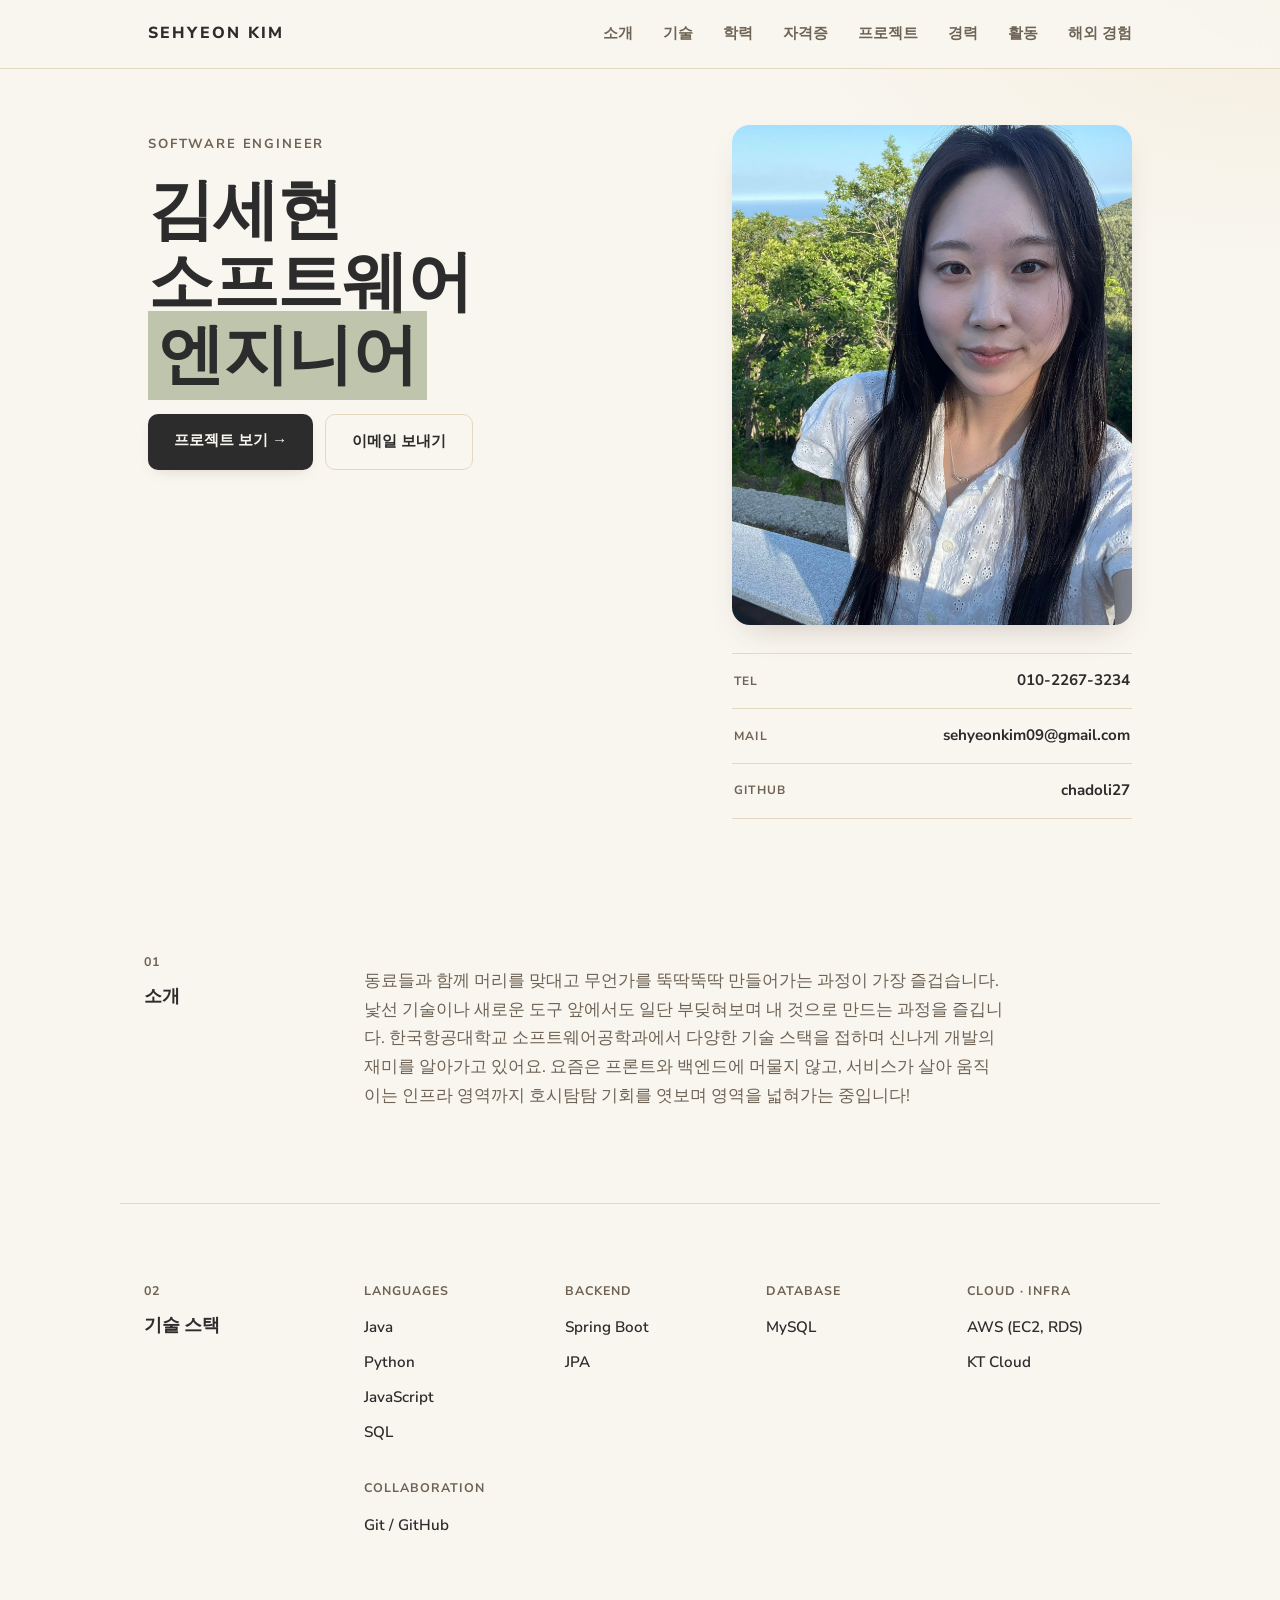
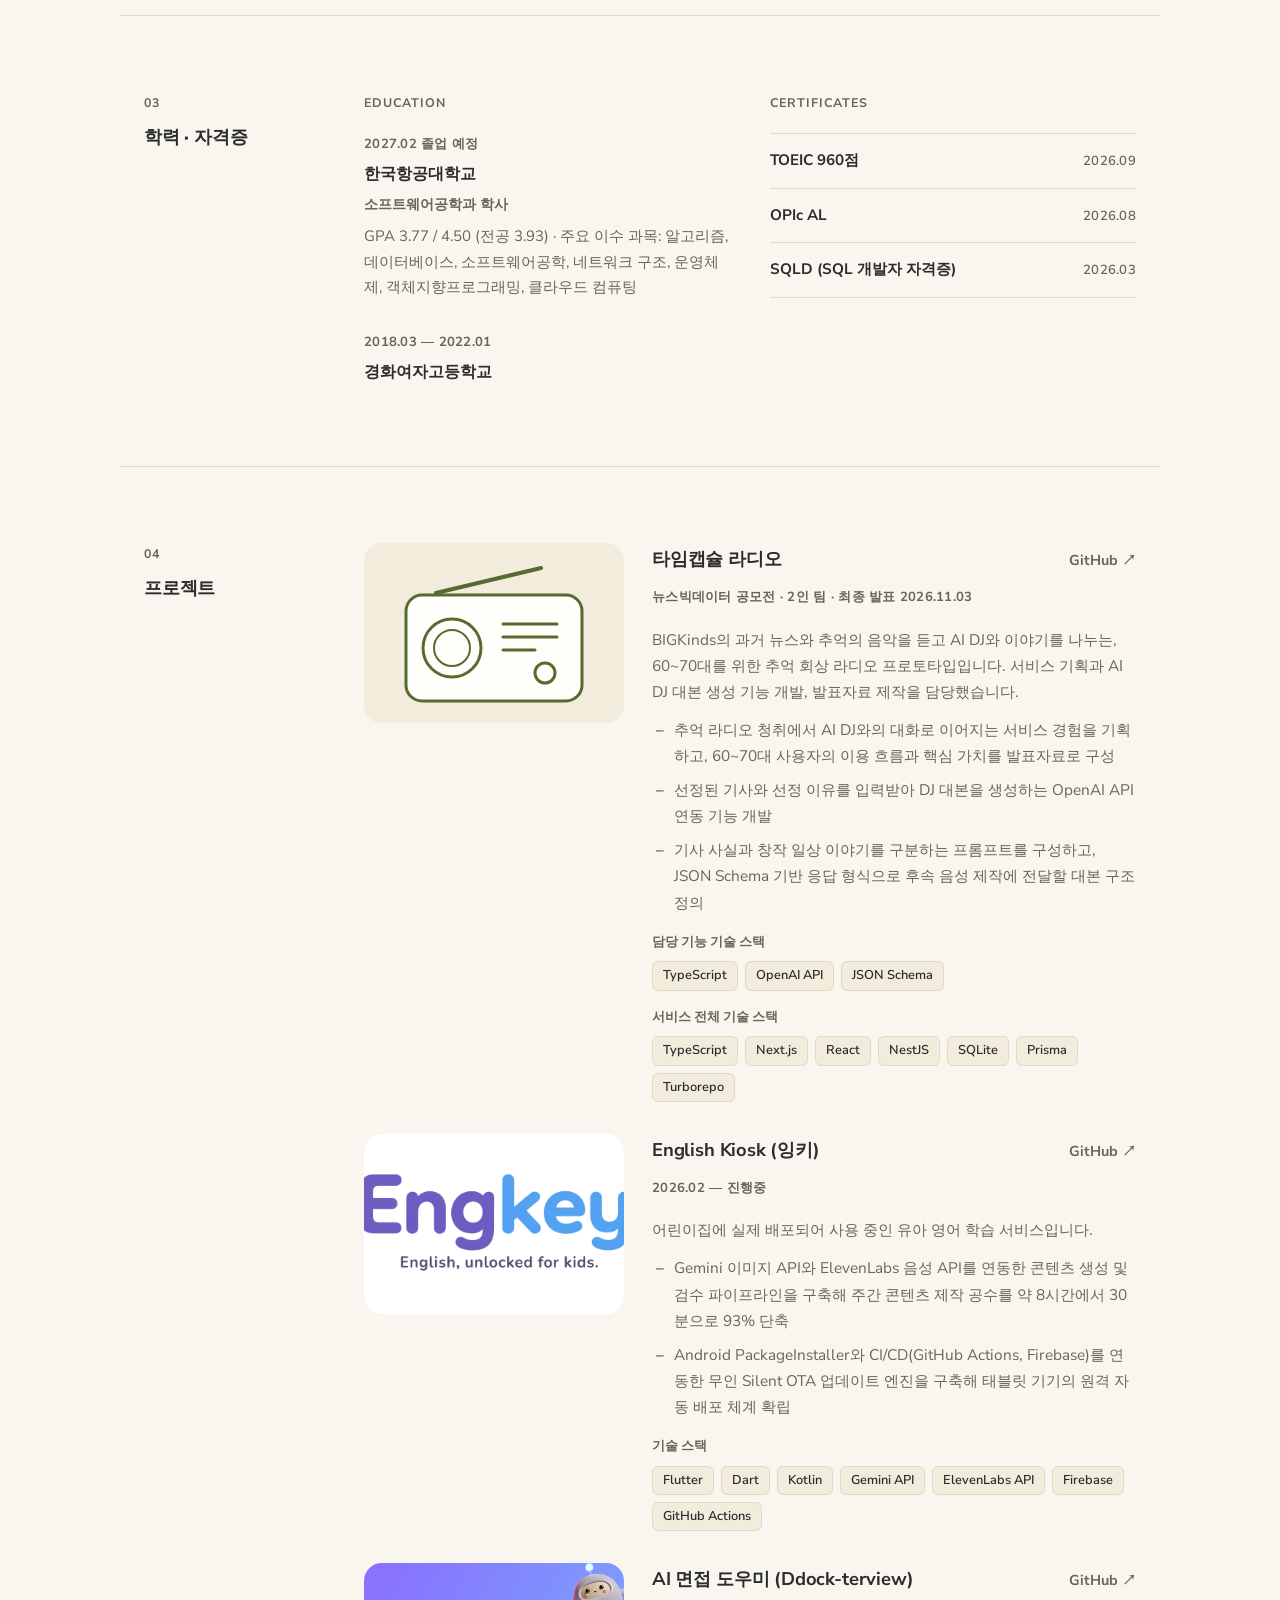
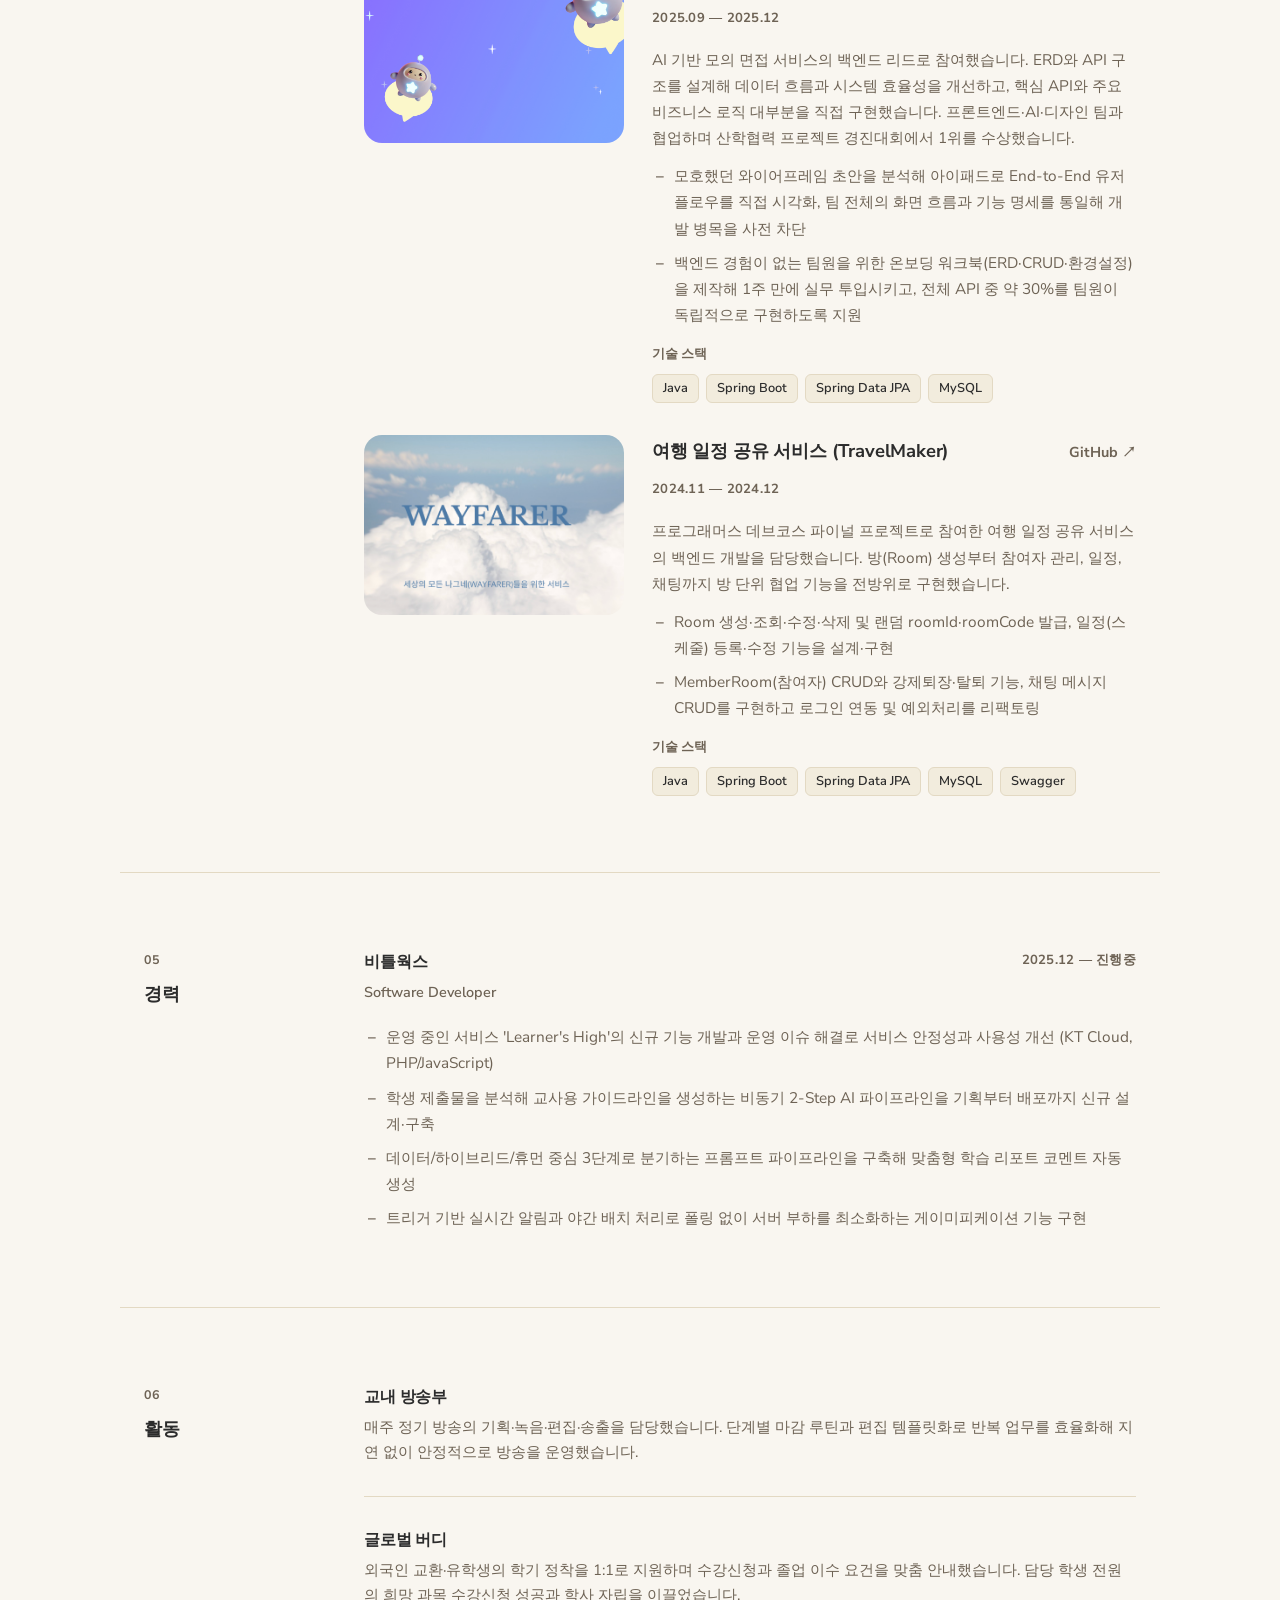
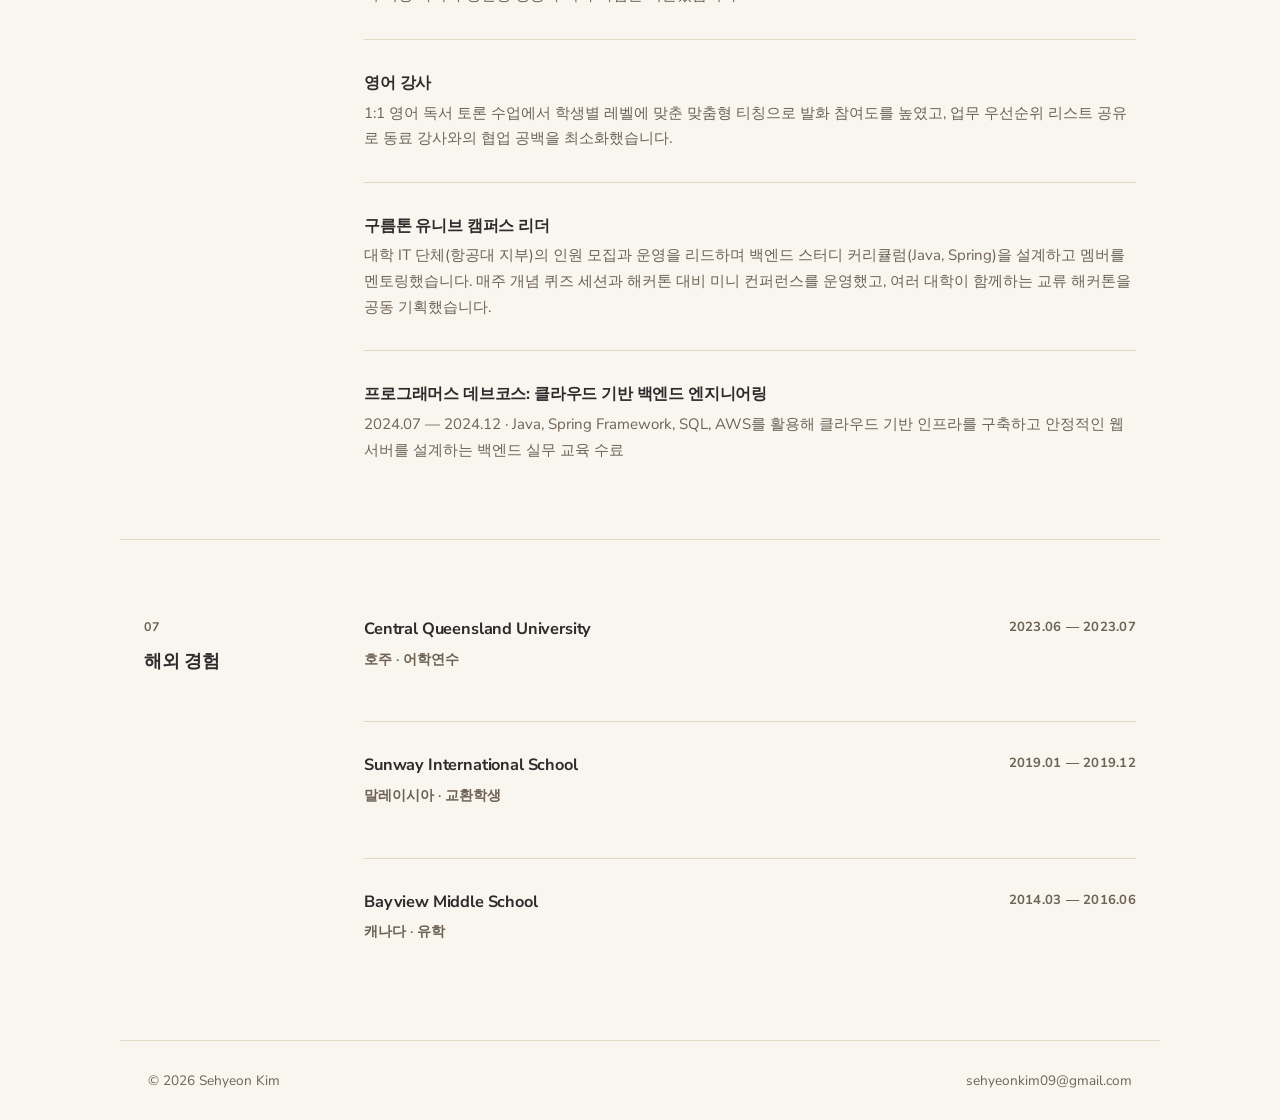
==== commit 94889c67: "Clarify Time Capsule Radio contribution from presentation" ====
--- a/index.html
+++ b/index.html
@@ -204,14 +204,23 @@
                 <h3>타임캡슐 라디오</h3>
                 <a href="https://github.com/kjyook/timeCapsule/tree/develop" class="project-link" target="_blank" rel="noopener">GitHub ↗</a>
               </div>
-              <span class="item-date">뉴스빅데이터 공모전 · 팀 프로젝트</span>
-              <p>과거 뉴스와 음악을 통해 중장년·고령층이 옛 시절을 떠올릴 수 있도록 만든 라디오 서비스 프로토타입입니다.</p>
+              <span class="item-date">뉴스빅데이터 공모전 · 2인 팀 · 최종 발표 2026.11.03</span>
+              <p>BIGKinds의 과거 뉴스와 추억의 음악을 듣고 AI DJ와 이야기를 나누는, 60~70대를 위한 추억 회상 라디오 프로토타입입니다. 서비스 기획과 AI DJ 대본 생성 기능 개발, 발표자료 제작을 담당했습니다.</p>
               <ul class="detail-list">
-                <li>회원가입·로그인과 선호 테마 기반 방송 추천, 음원 재생 화면 및 API로 청취 흐름 구성</li>
-                <li>방송 대본을 표시하는 앵커 화면과 방송 내용에 관해 이야기할 수 있는 음성 대화 기능 구현</li>
+                <li>추억 라디오 청취에서 AI DJ와의 대화로 이어지는 서비스 경험을 기획하고, 60~70대 사용자의 이용 흐름과 핵심 가치를 발표자료로 구성</li>
+                <li>선정된 기사와 선정 이유를 입력받아 DJ 대본을 생성하는 OpenAI API 연동 기능 개발</li>
+                <li>기사 사실과 창작 일상 이야기를 구분하는 프롬프트를 구성하고, JSON Schema 기반 응답 형식으로 후속 음성 제작에 전달할 대본 구조 정의</li>
               </ul>
               <div class="project-stack">
-                <h4>기술 스택</h4>
+                <h4>담당 기능 기술 스택</h4>
+                <ul class="project-stack-tags" aria-label="대본 생성 기능 사용 기술">
+                  <li>TypeScript</li>
+                  <li>OpenAI API</li>
+                  <li>JSON Schema</li>
+                </ul>
+              </div>
+              <div class="project-stack">
+                <h4>서비스 전체 기술 스택</h4>
                 <ul class="project-stack-tags" aria-label="사용 기술">
                   <li>TypeScript</li>
                   <li>Next.js</li>
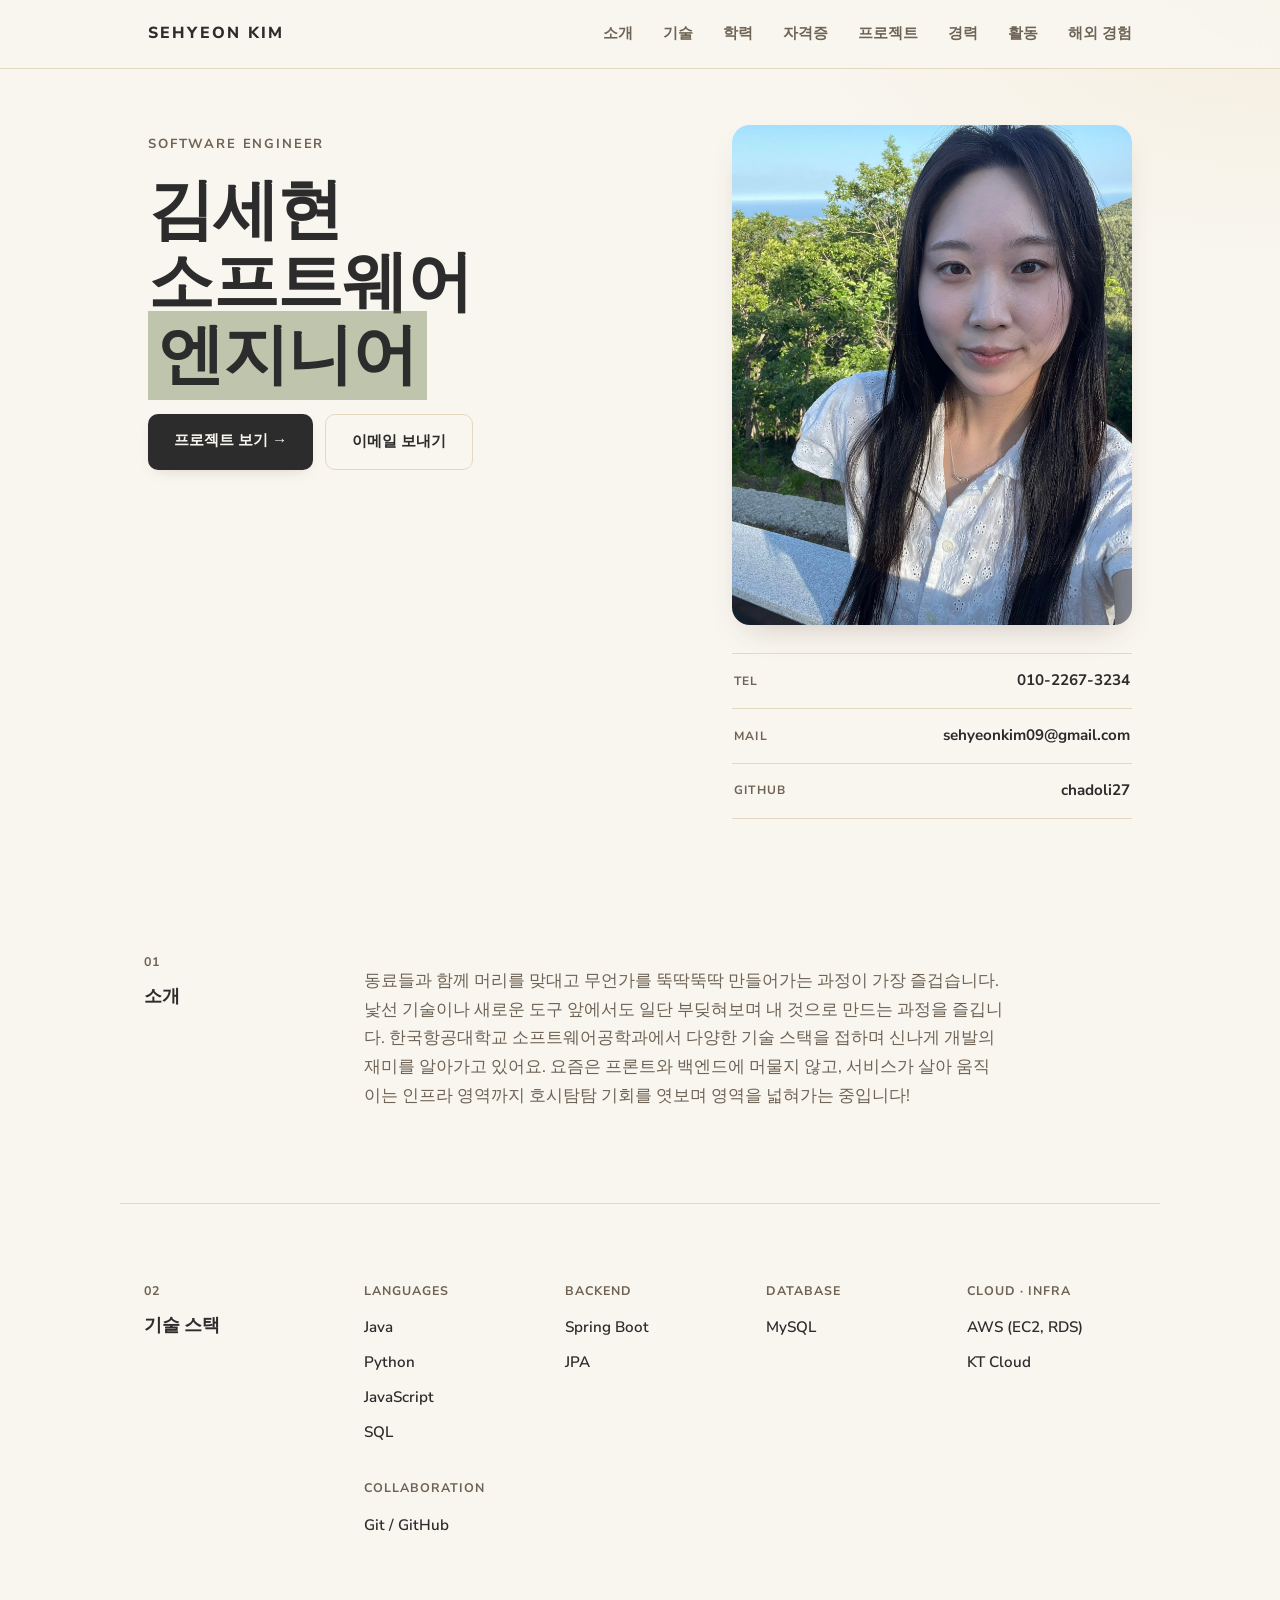
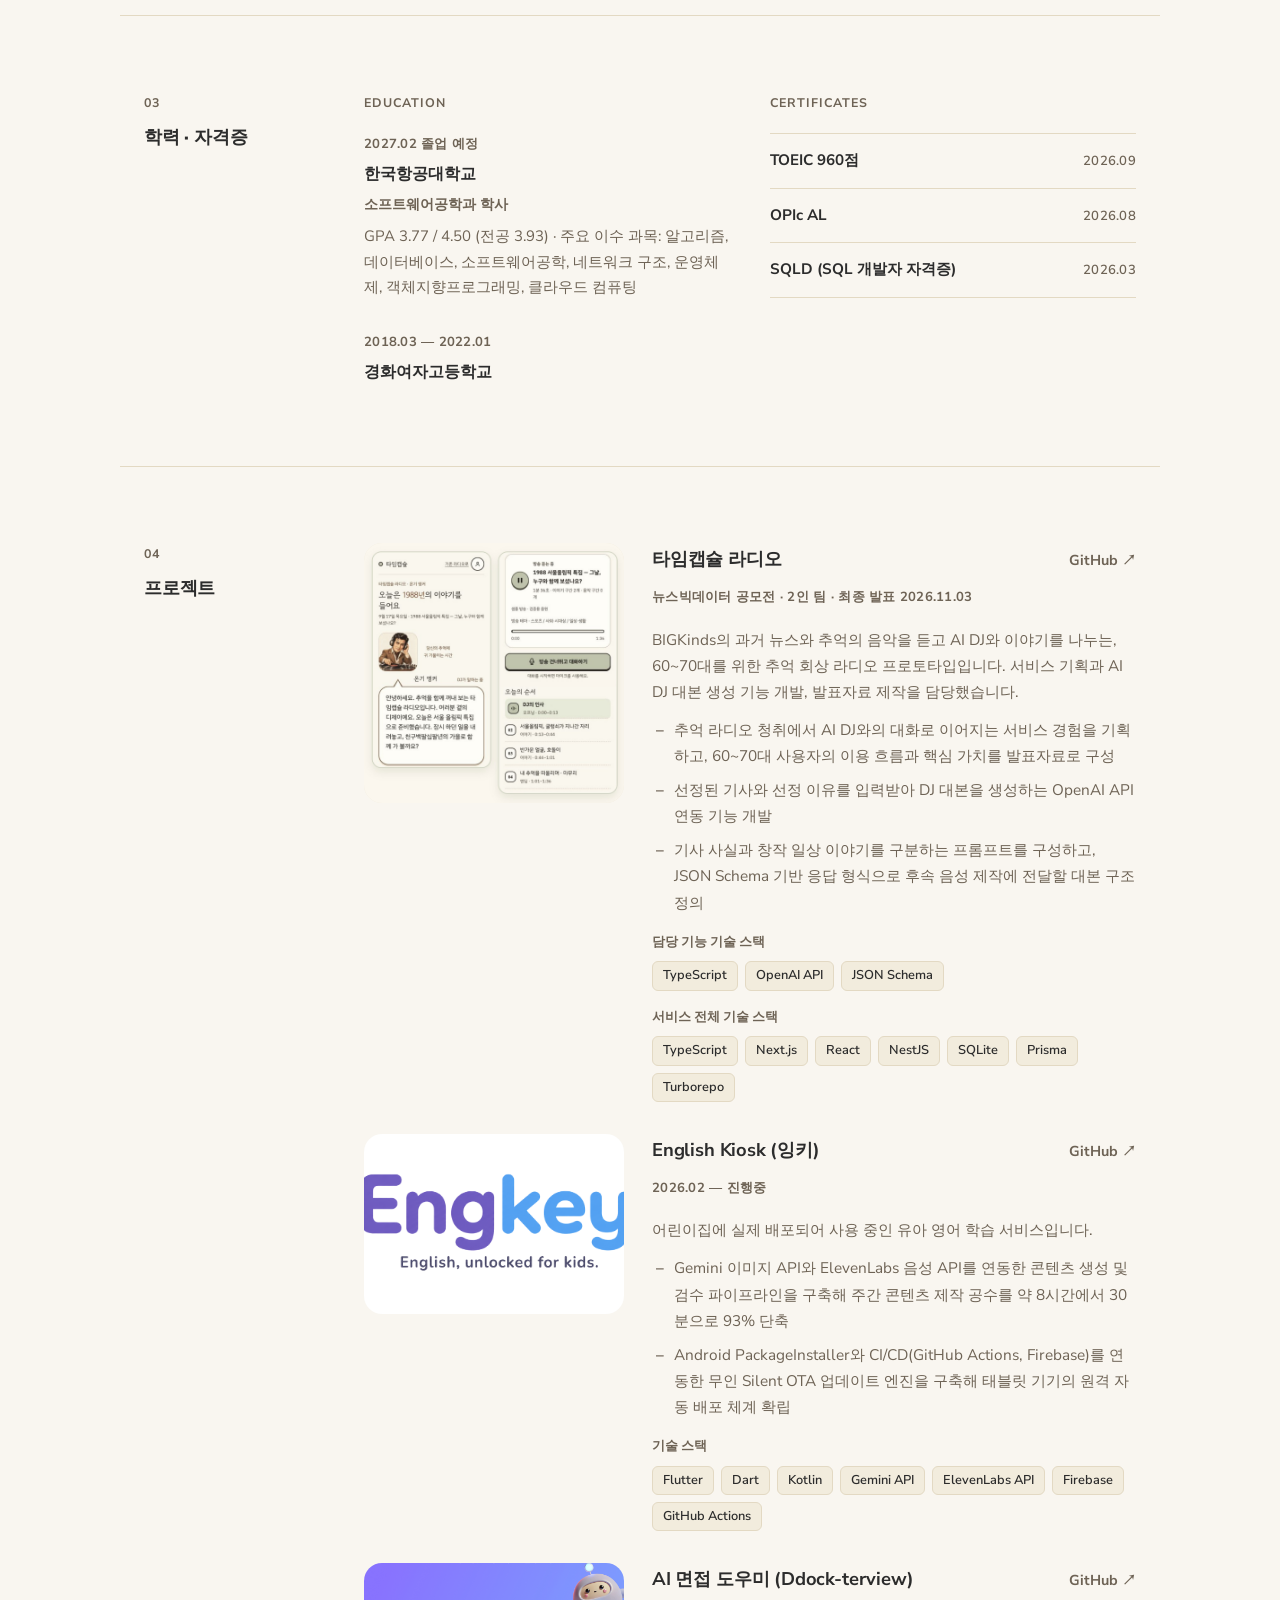
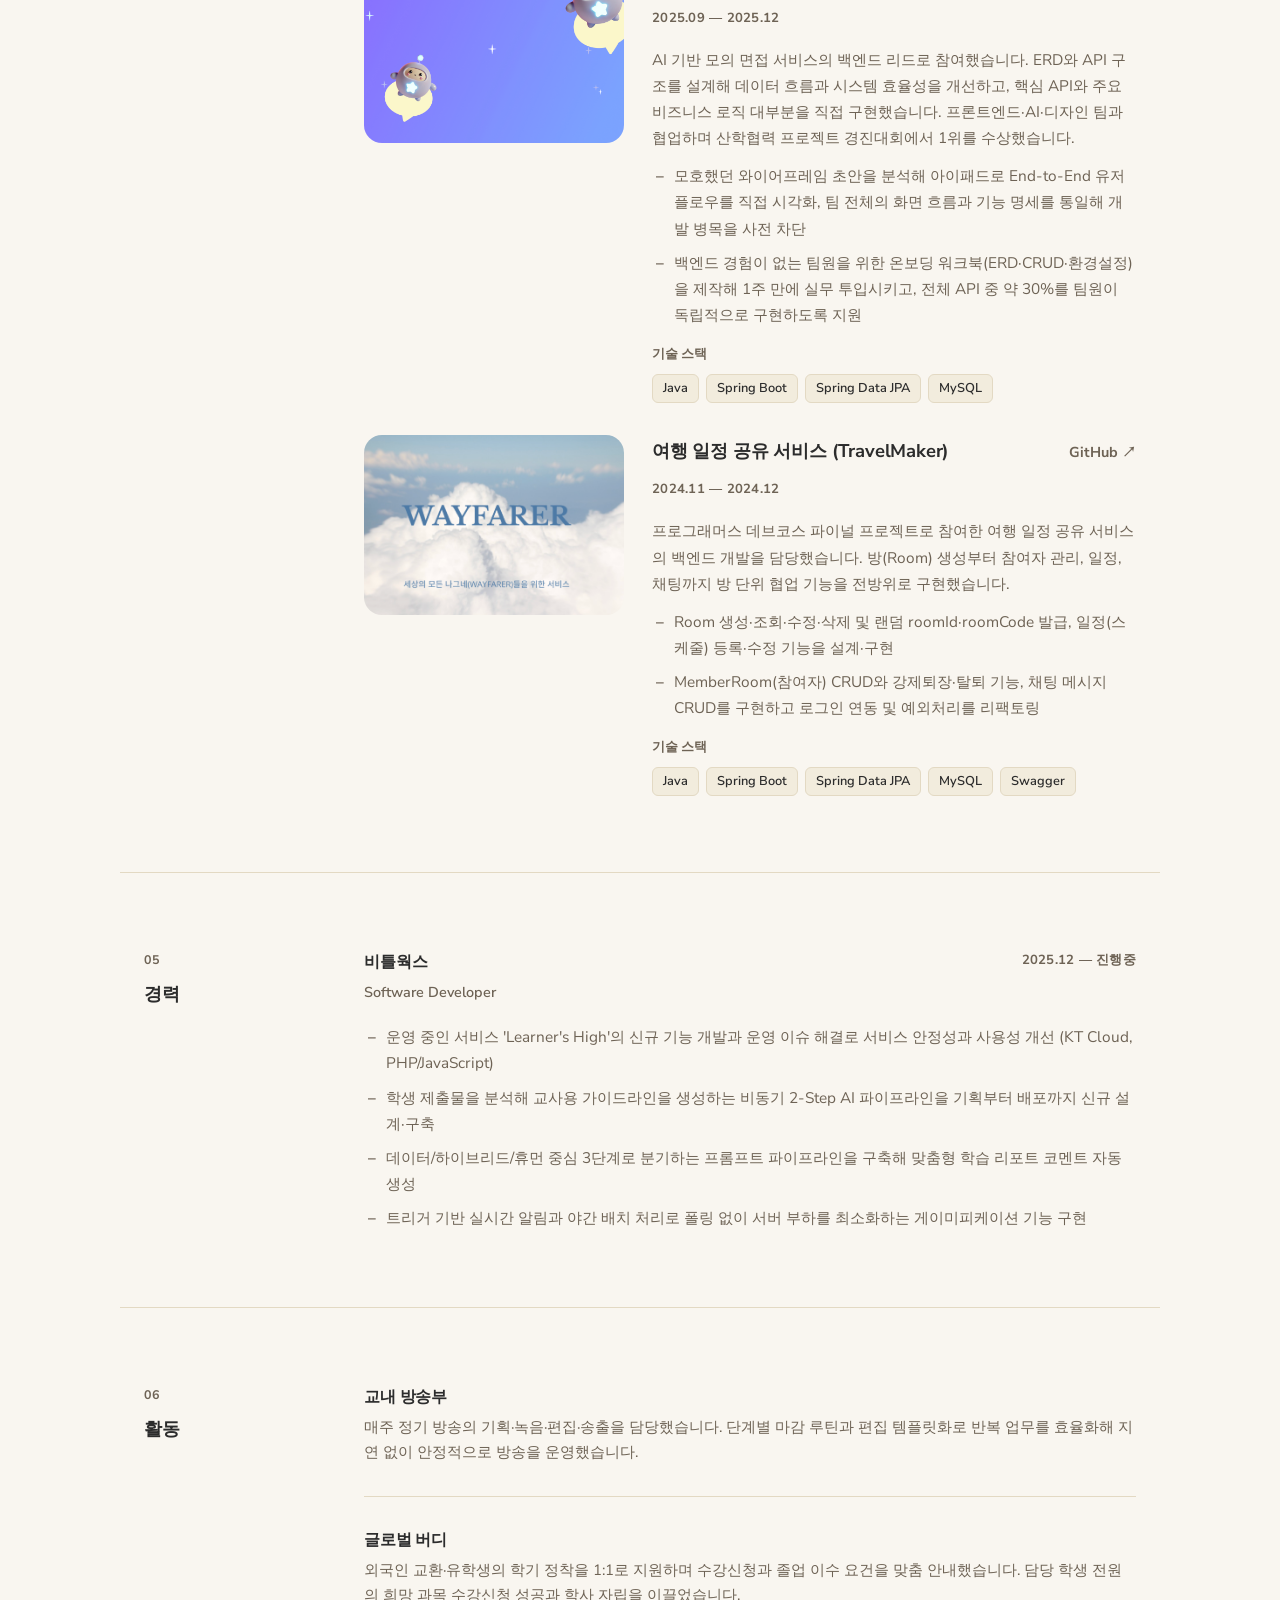
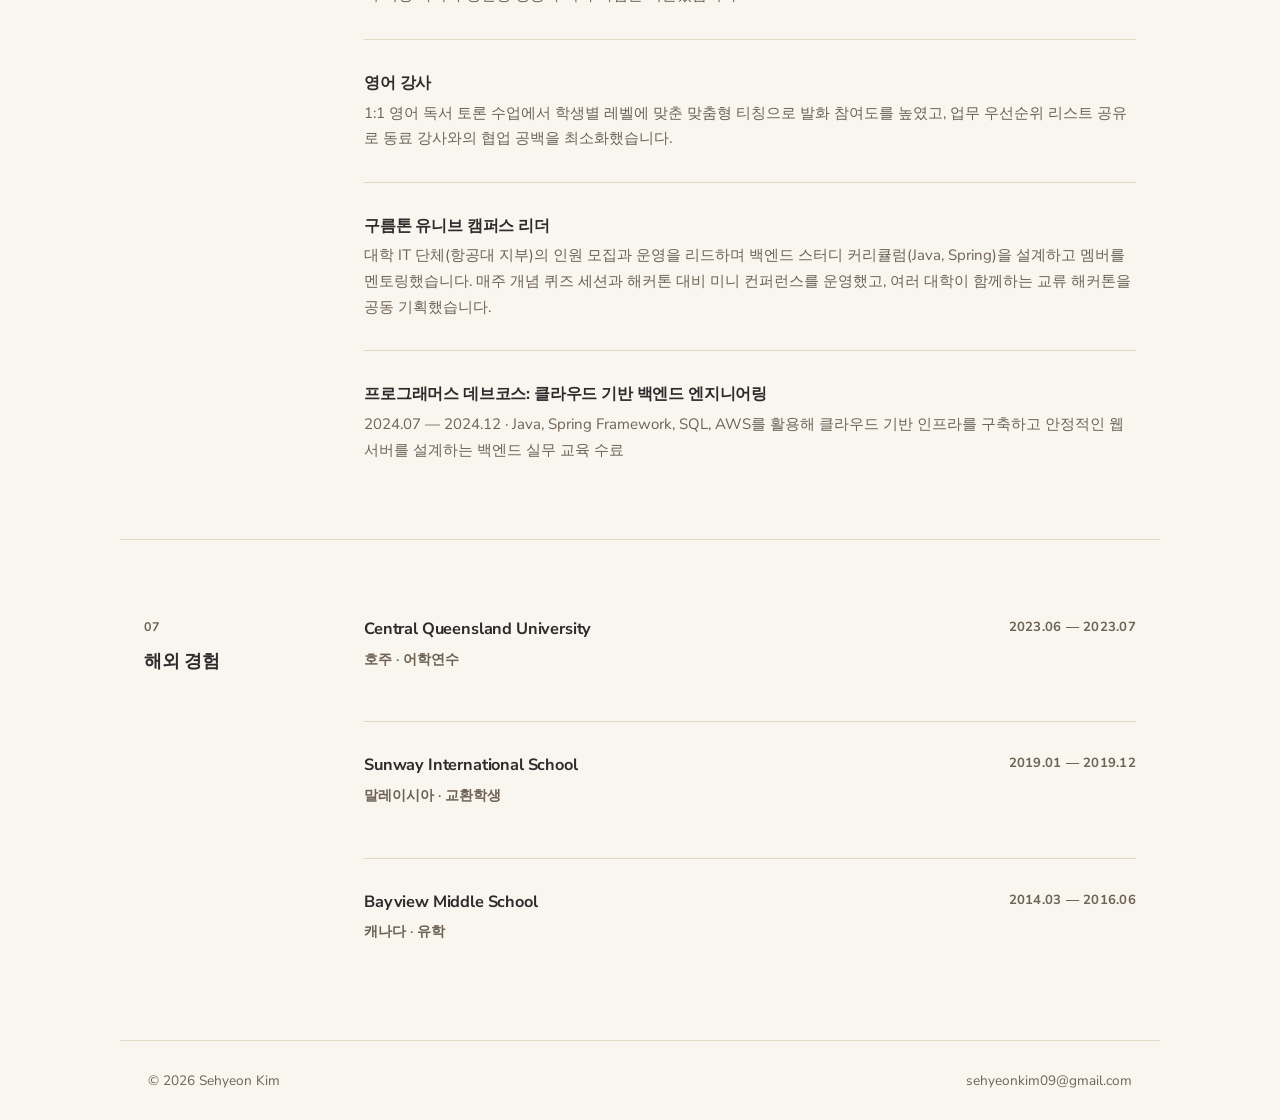
==== commit 2b0b33c1: "Use actual Time Capsule Radio screens as project thumbnail" ====
--- a/index.html
+++ b/index.html
@@ -189,16 +189,9 @@
         <div class="project-grid">
 
           <article class="project-card" id="timecapsule">
-            <div class="project-thumb radio-thumb" aria-hidden="true">
-              <svg viewBox="0 0 260 180" width="260" height="180" fill="none">
-                <path d="M72 50L177 25" stroke="currentColor" stroke-width="4" stroke-linecap="round"/>
-                <rect x="42" y="52" width="176" height="106" rx="16" fill="var(--card-bg)" stroke="currentColor" stroke-width="3"/>
-                <circle cx="88" cy="105" r="29" stroke="currentColor" stroke-width="3"/>
-                <circle cx="88" cy="105" r="18" stroke="currentColor" stroke-width="2"/>
-                <path d="M139 81h54M139 94h54M139 107h32" stroke="currentColor" stroke-width="3" stroke-linecap="round"/>
-                <circle cx="181" cy="130" r="10" stroke="currentColor" stroke-width="3"/>
-              </svg>
-            </div>
+            <a class="project-thumb radio-thumb" href="assets/timecapsule-radio.jpg" target="_blank" rel="noopener" aria-label="타임캡슐 라디오 서비스 화면 크게 보기">
+              <img src="assets/timecapsule-radio.jpg" alt="타임캡슐 라디오의 AI DJ 대본과 방송 재생 화면" loading="lazy">
+            </a>
             <div class="project-body">
               <div class="project-head">
                 <h3>타임캡슐 라디오</h3>
--- a/css/style.css
+++ b/css/style.css
@@ -617,5 +617,5 @@
 .project-stack-tags { display: flex; flex-wrap: wrap; gap: 7px; list-style: none; margin: 0; padding: 0; }
 .project-stack-tags li { padding: 4px 10px; border: 1px solid var(--border); border-radius: 6px; background: var(--bg-soft); font-size: .8rem; font-weight: 600; line-height: 1.5; }
 
-.radio-thumb { display: grid; place-items: center; color: var(--sage); }
-.radio-thumb svg { width: 100%; height: 100%; }
+.radio-thumb { height: auto; aspect-ratio: 1; align-self: flex-start; }
+.radio-thumb img { object-fit: contain; }
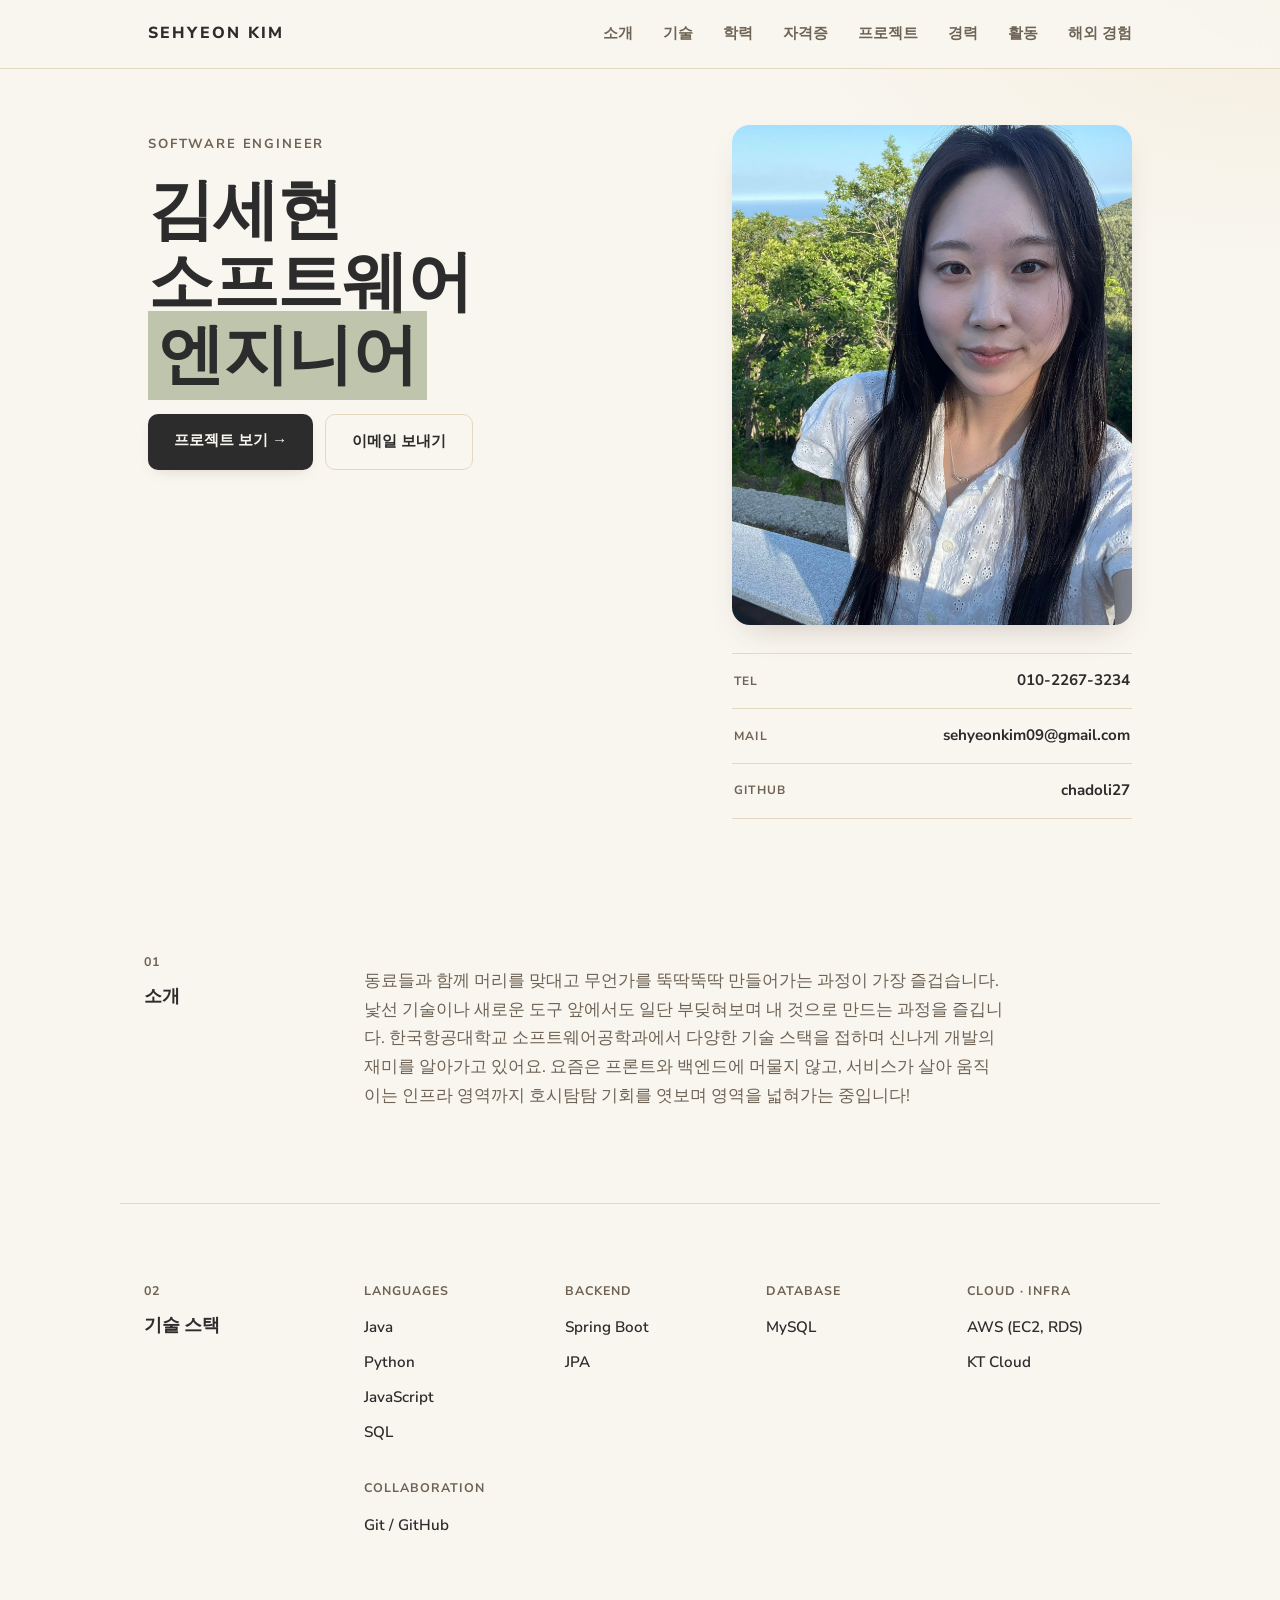
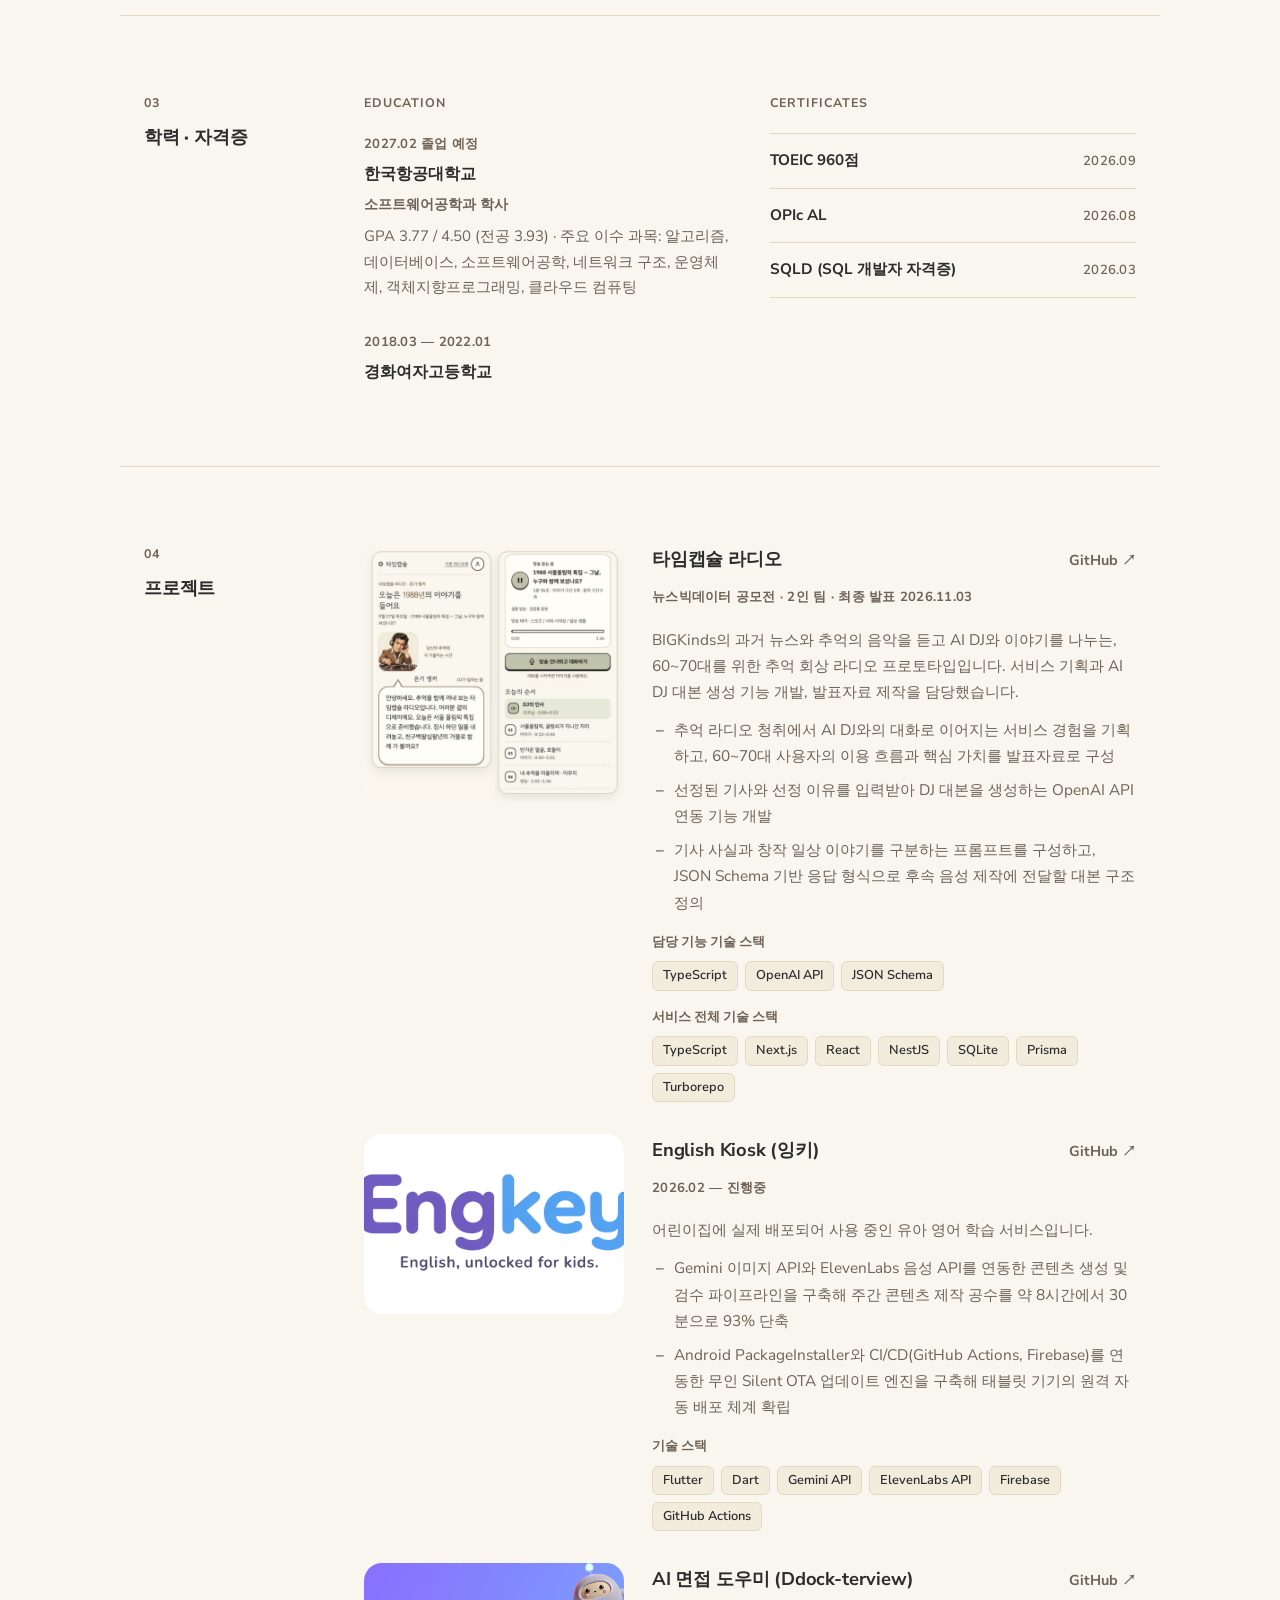
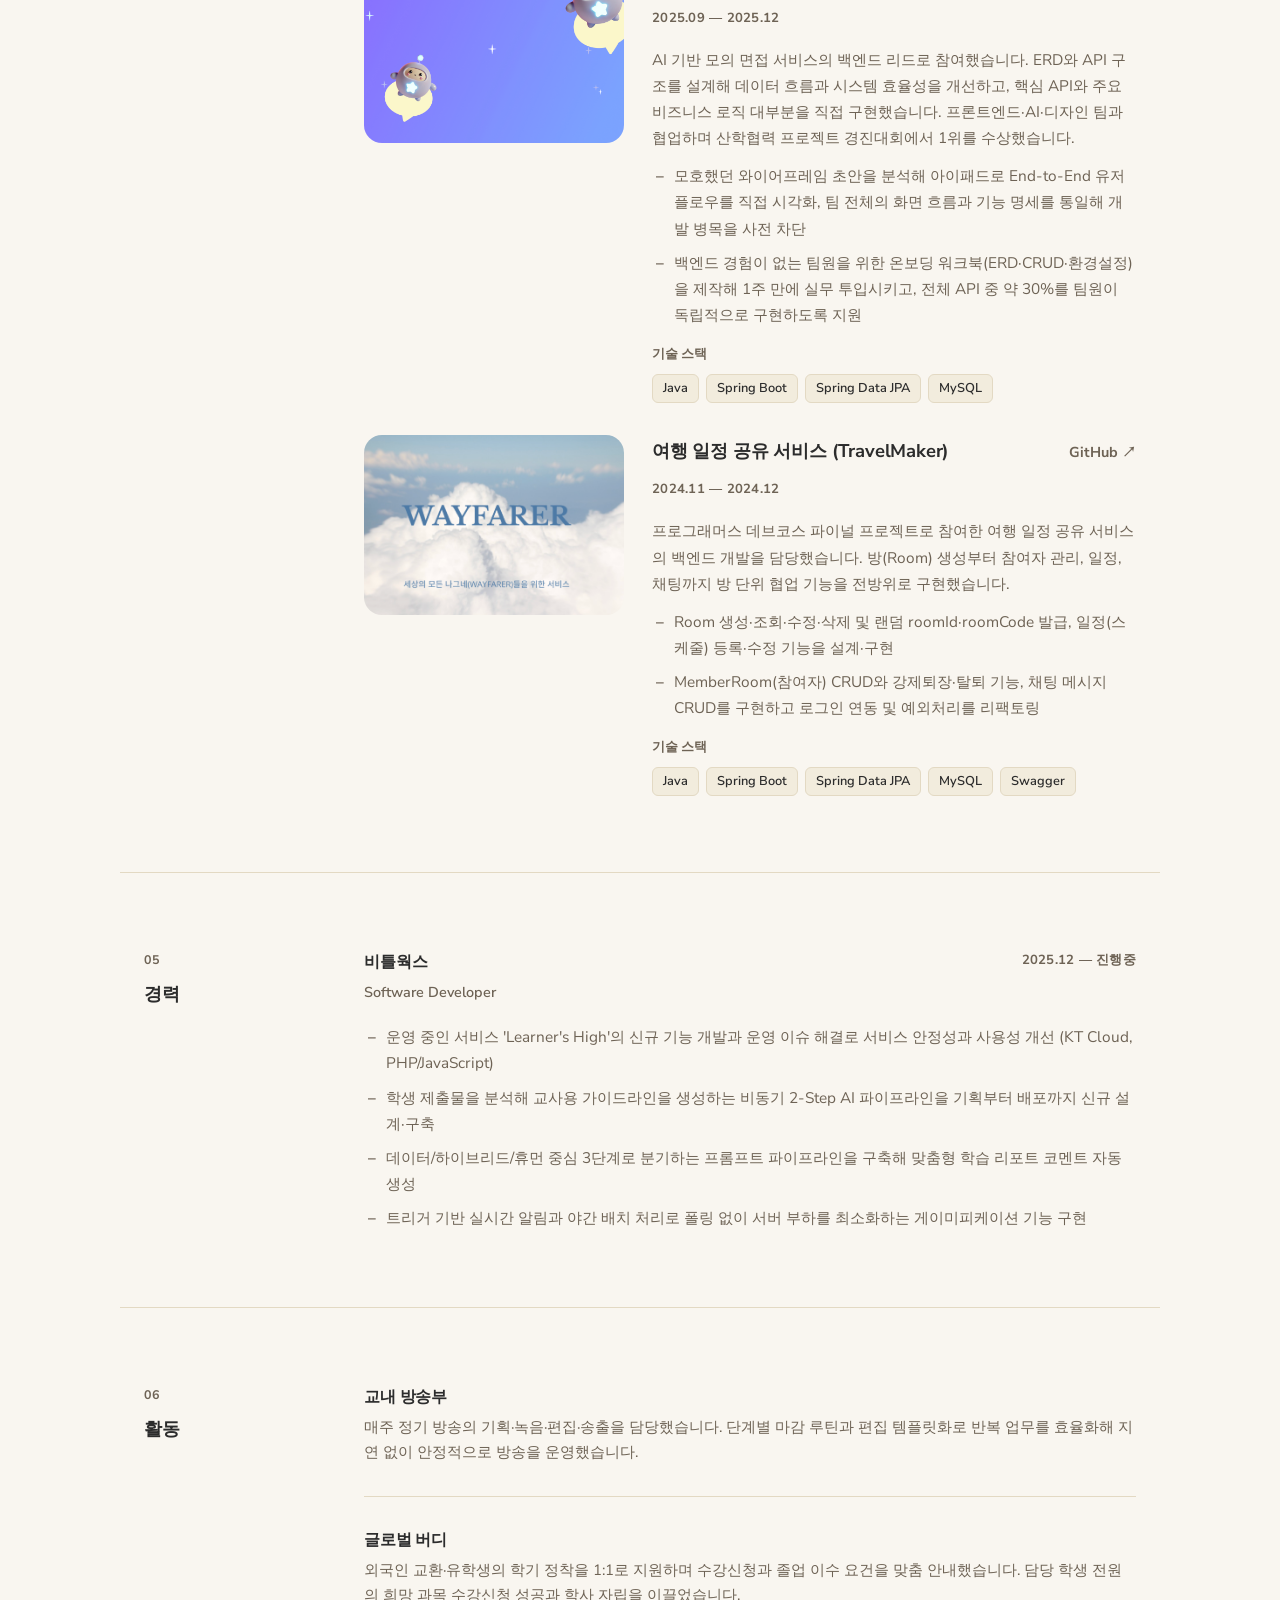
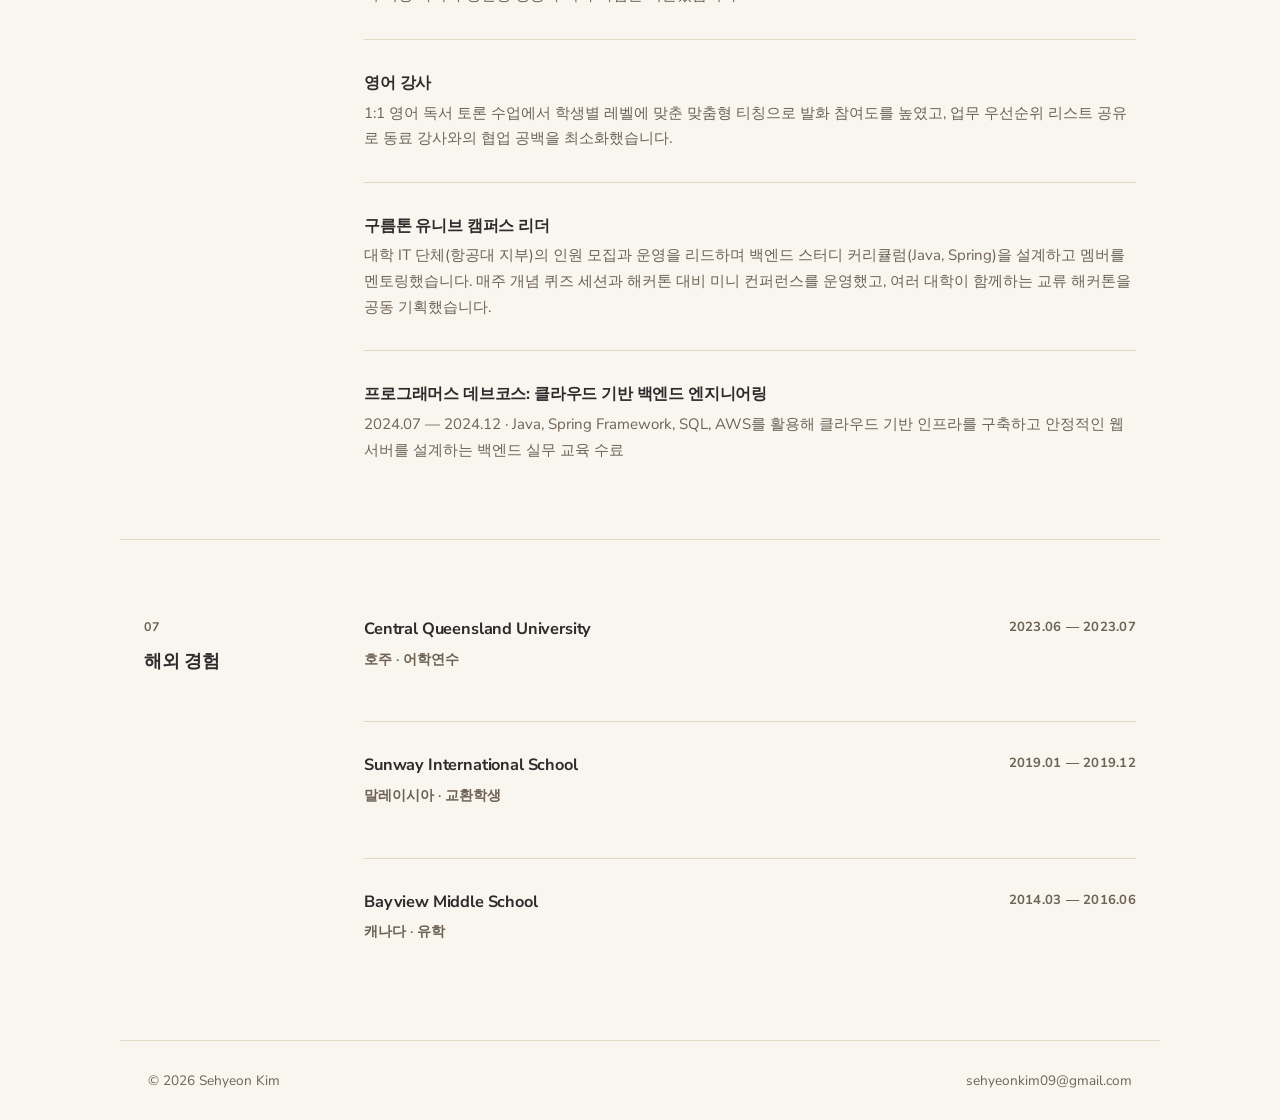
==== commit 9a1ecaa7: "Remove Kotlin from personal Engkey technology stacks" ====
--- a/index.html
+++ b/index.html
@@ -249,7 +249,6 @@
                 <ul class="project-stack-tags" aria-label="사용 기술">
                   <li>Flutter</li>
                   <li>Dart</li>
-                  <li>Kotlin</li>
                   <li>Gemini API</li>
                   <li>ElevenLabs API</li>
                   <li>Firebase</li>
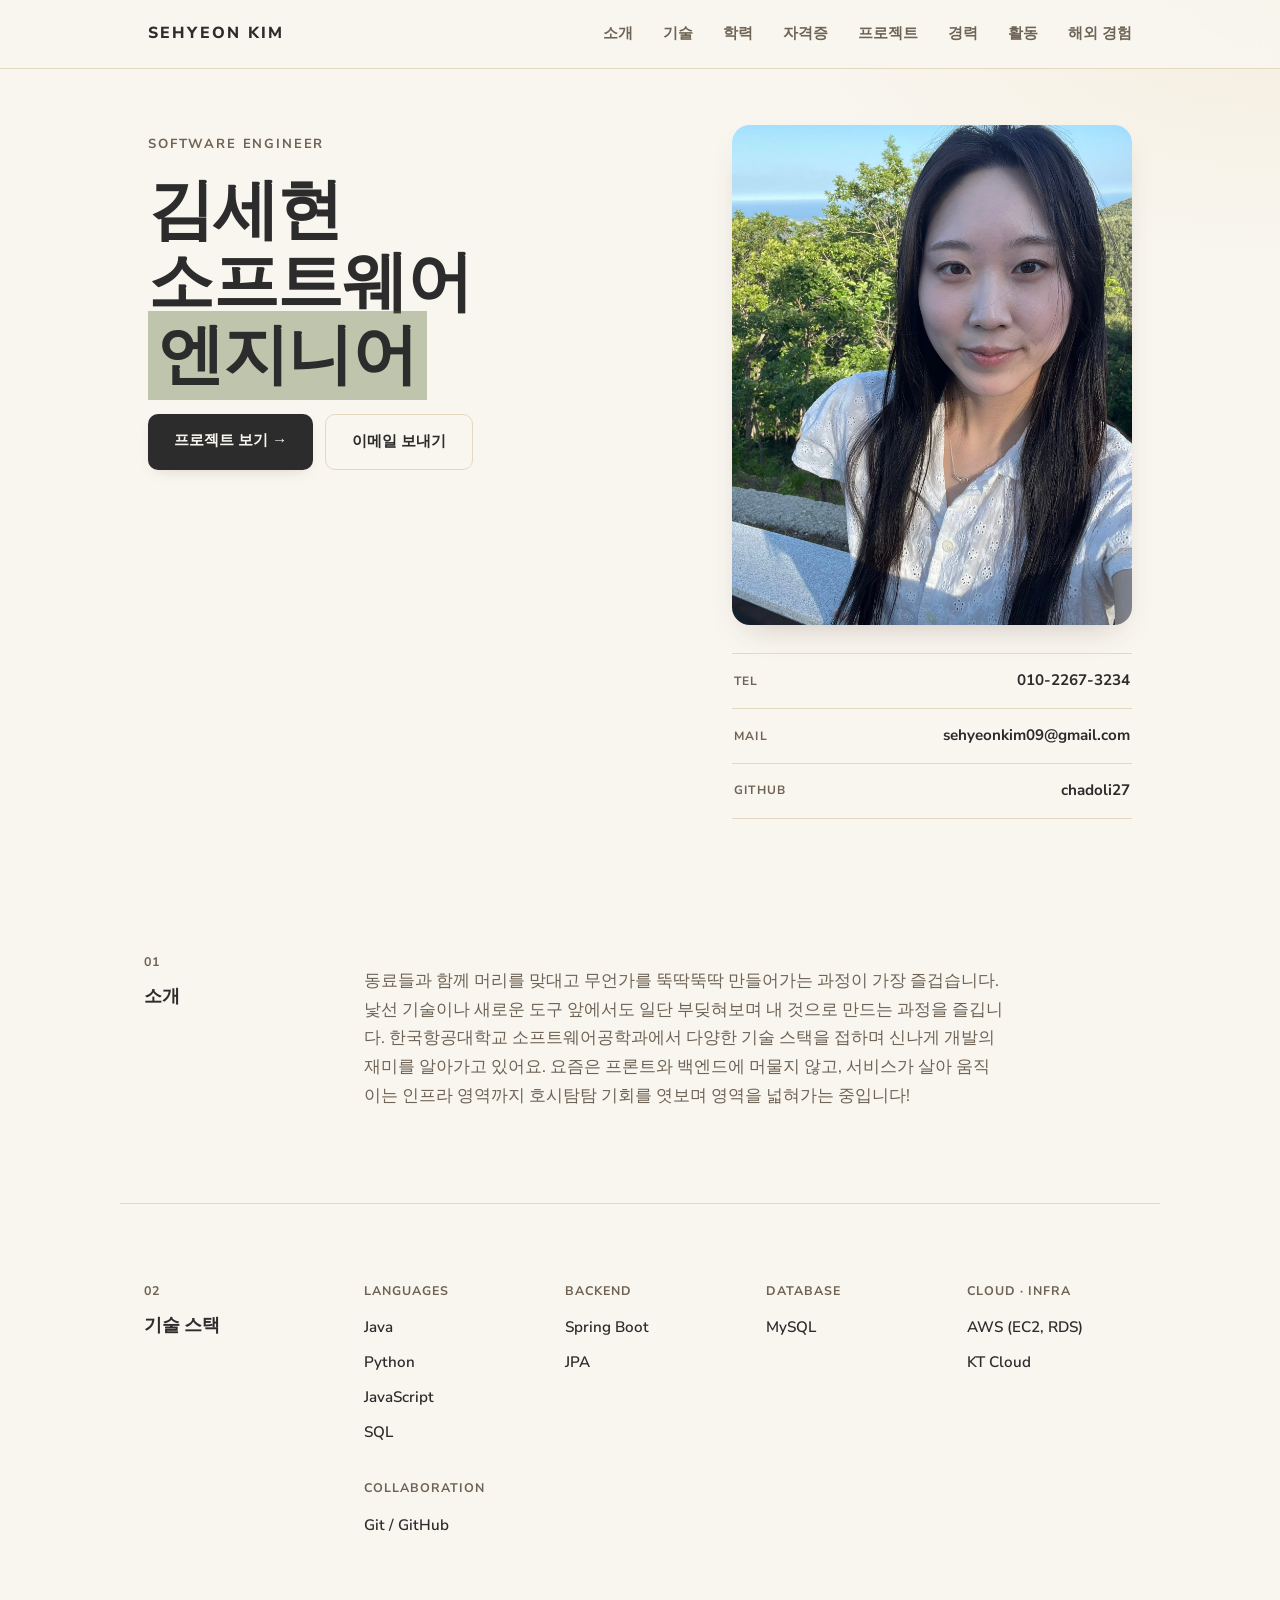
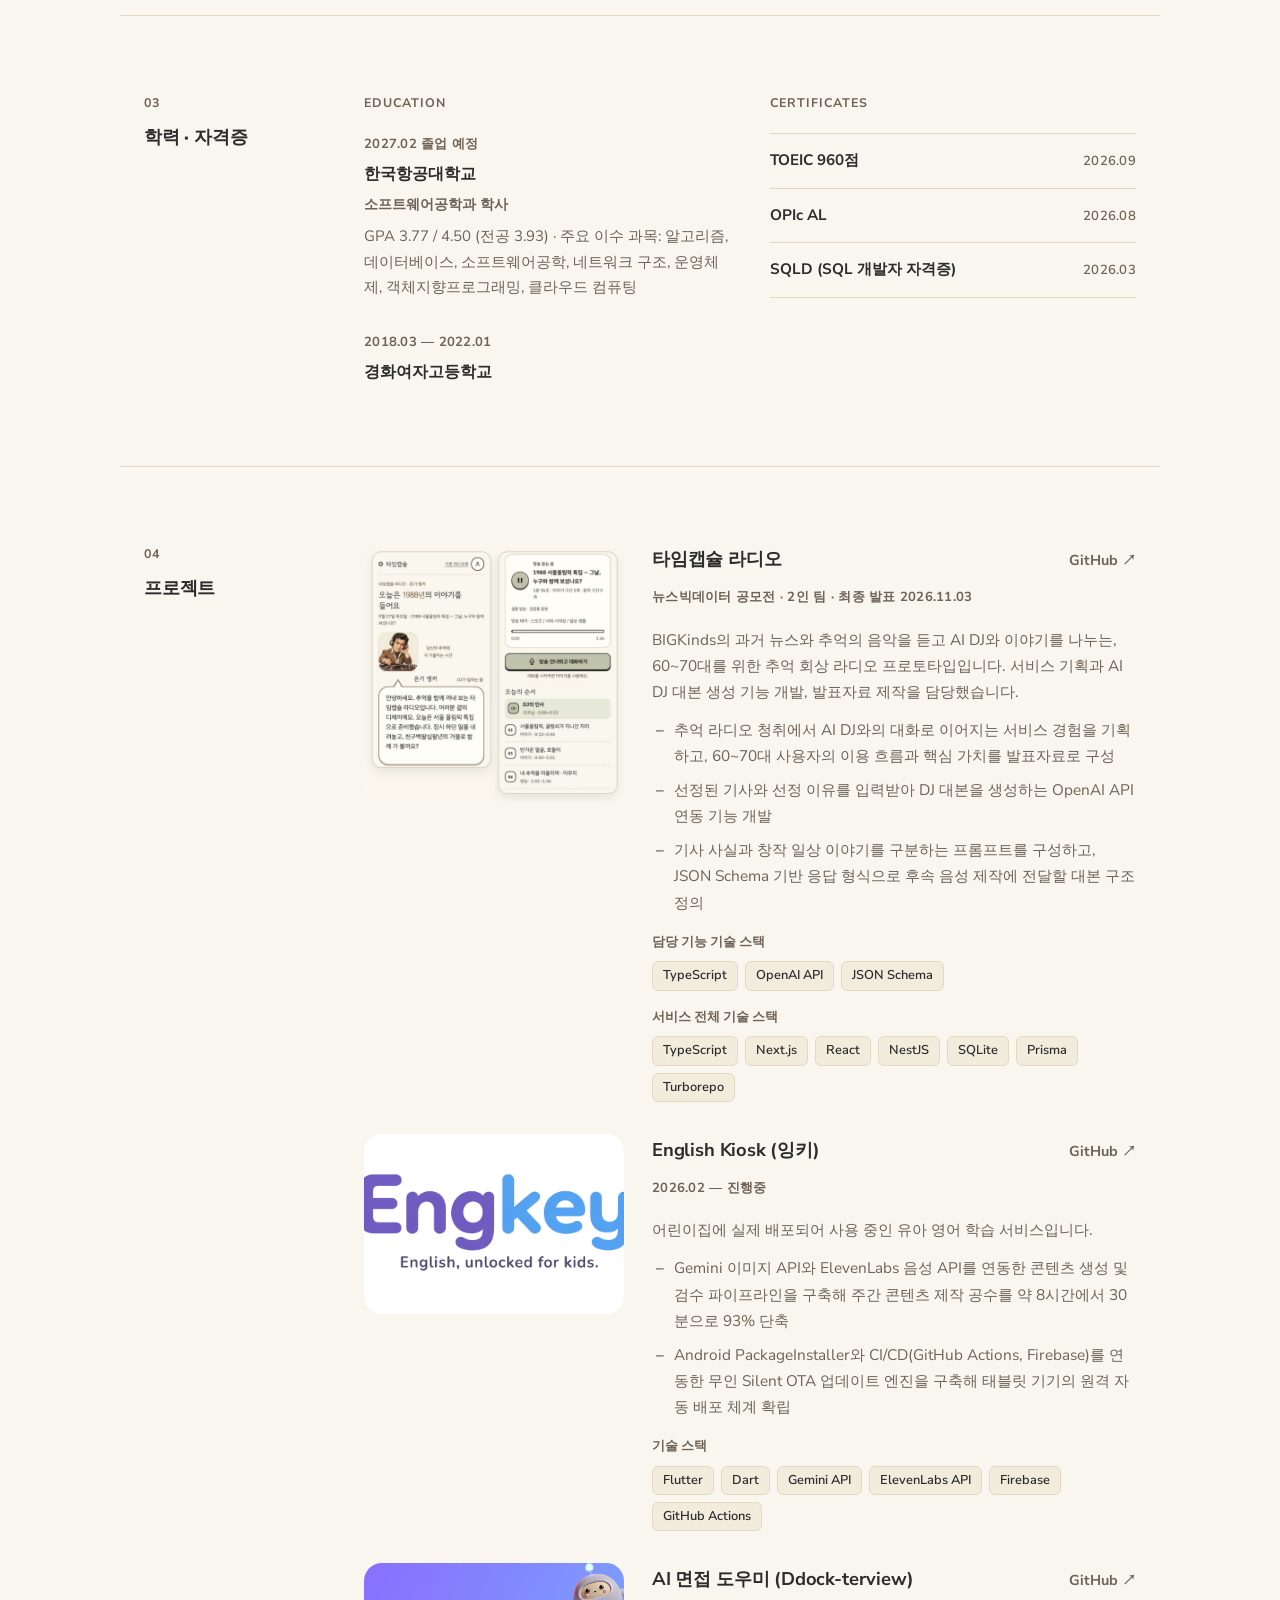
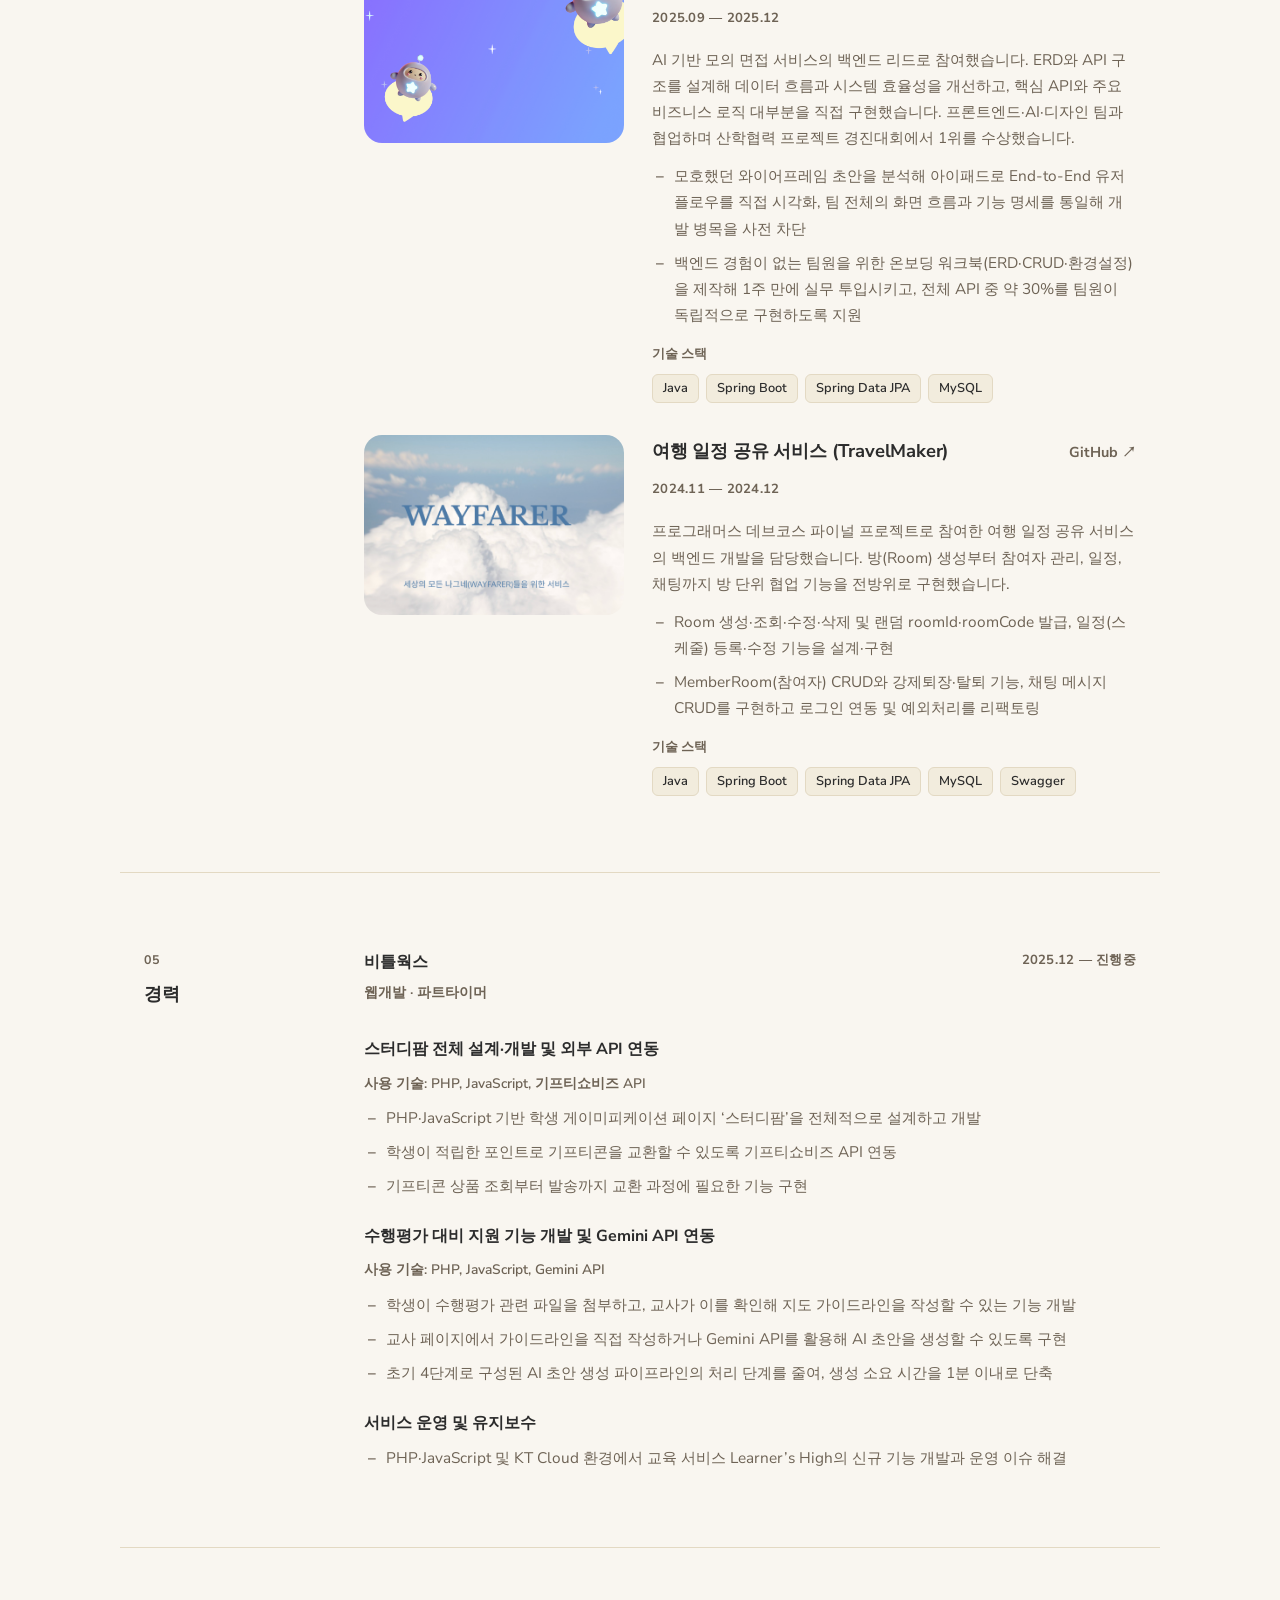
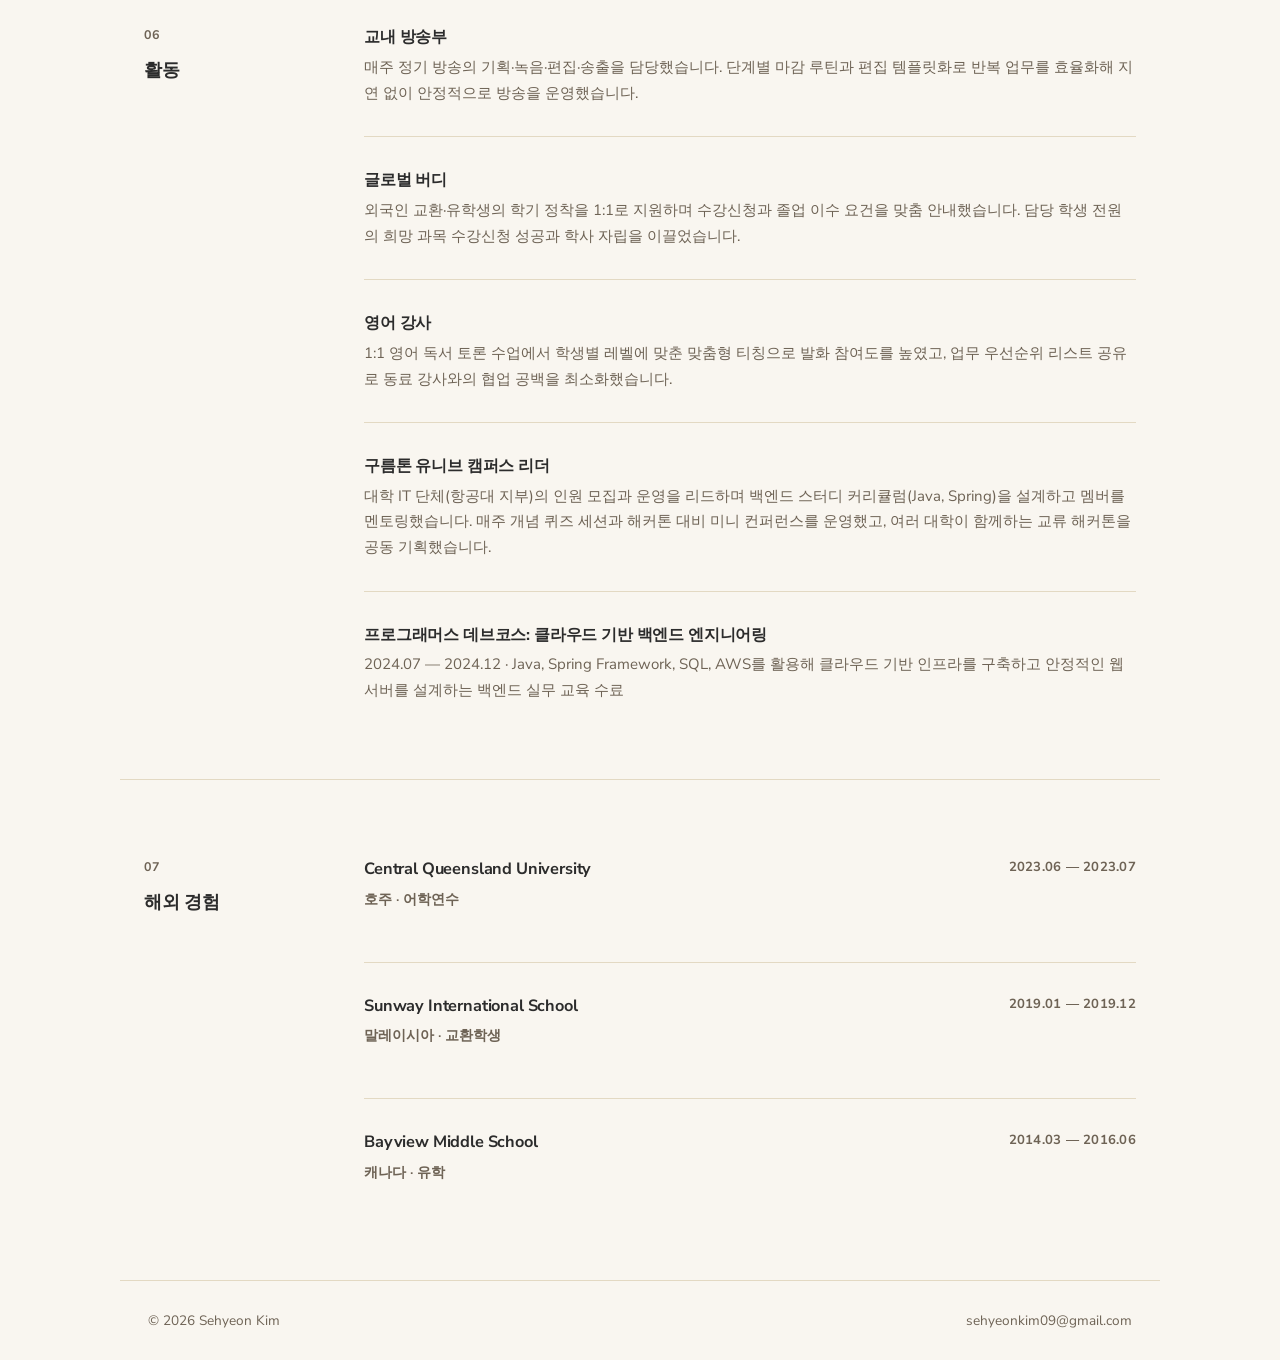
==== commit abcfa365: "Align portfolio experience with approved resume content" ====
--- a/index.html
+++ b/index.html
@@ -9,7 +9,7 @@
 <link rel="preconnect" href="https://fonts.googleapis.com">
 <link rel="preconnect" href="https://fonts.gstatic.com" crossorigin>
 <link href="https://fonts.googleapis.com/css2?family=Fraunces:opsz,wght@9..144,400;9..144,500;9..144,600;9..144,700&family=Nunito+Sans:opsz,wght@6..12,400;6..12,600;6..12,700;6..12,800&display=swap" rel="stylesheet">
-<link rel="stylesheet" href="css/style.css">
+<link rel="stylesheet" href="css/style.css?v=20261106-career">
 </head>
 <body>
 
@@ -336,16 +336,34 @@
             <div class="item-head">
               <div>
                 <h3>비틀웍스</h3>
-                <p class="item-role">Software Developer</p>
+                <p class="item-role">웹개발 · 파트타이머</p>
               </div>
               <span class="item-date">2025.12 — 진행중</span>
             </div>
-            <ul class="detail-list">
-              <li>운영 중인 서비스 'Learner's High'의 신규 기능 개발과 운영 이슈 해결로 서비스 안정성과 사용성 개선 (KT Cloud, PHP/JavaScript)</li>
-              <li>학생 제출물을 분석해 교사용 가이드라인을 생성하는 비동기 2-Step AI 파이프라인을 기획부터 배포까지 신규 설계·구축</li>
-              <li>데이터/하이브리드/휴먼 중심 3단계로 분기하는 프롬프트 파이프라인을 구축해 맞춤형 학습 리포트 코멘트 자동 생성</li>
-              <li>트리거 기반 실시간 알림과 야간 배치 처리로 폴링 없이 서버 부하를 최소화하는 게이미피케이션 기능 구현</li>
-            </ul>
+            <div class="career-project">
+              <h4>스터디팜 전체 설계·개발 및 외부 API 연동</h4>
+              <p class="project-tags">사용 기술: PHP, JavaScript, 기프티쇼비즈 API</p>
+              <ul class="detail-list">
+                <li>PHP·JavaScript 기반 학생 게이미피케이션 페이지 ‘스터디팜’을 전체적으로 설계하고 개발</li>
+                <li>학생이 적립한 포인트로 기프티콘을 교환할 수 있도록 기프티쇼비즈 API 연동</li>
+                <li>기프티콘 상품 조회부터 발송까지 교환 과정에 필요한 기능 구현</li>
+              </ul>
+            </div>
+            <div class="career-project">
+              <h4>수행평가 대비 지원 기능 개발 및 Gemini API 연동</h4>
+              <p class="project-tags">사용 기술: PHP, JavaScript, Gemini API</p>
+              <ul class="detail-list">
+                <li>학생이 수행평가 관련 파일을 첨부하고, 교사가 이를 확인해 지도 가이드라인을 작성할 수 있는 기능 개발</li>
+                <li>교사 페이지에서 가이드라인을 직접 작성하거나 Gemini API를 활용해 AI 초안을 생성할 수 있도록 구현</li>
+                <li>초기 4단계로 구성된 AI 초안 생성 파이프라인의 처리 단계를 줄여, 생성 소요 시간을 1분 이내로 단축</li>
+              </ul>
+            </div>
+            <div class="career-project">
+              <h4>서비스 운영 및 유지보수</h4>
+              <ul class="detail-list">
+                <li>PHP·JavaScript 및 KT Cloud 환경에서 교육 서비스 Learner’s High의 신규 기능 개발과 운영 이슈 해결</li>
+              </ul>
+            </div>
           </li>
         </ul>
       </div>
--- a/css/style.css
+++ b/css/style.css
@@ -619,3 +619,7 @@
 
 .radio-thumb { height: auto; aspect-ratio: 1; align-self: flex-start; }
 .radio-thumb img { object-fit: contain; }
+
+.career-project { margin-top: 24px; }
+.career-project h4 { margin: 0 0 8px; font-size: 1rem; }
+.career-project .project-tags { margin: 0 0 10px; }
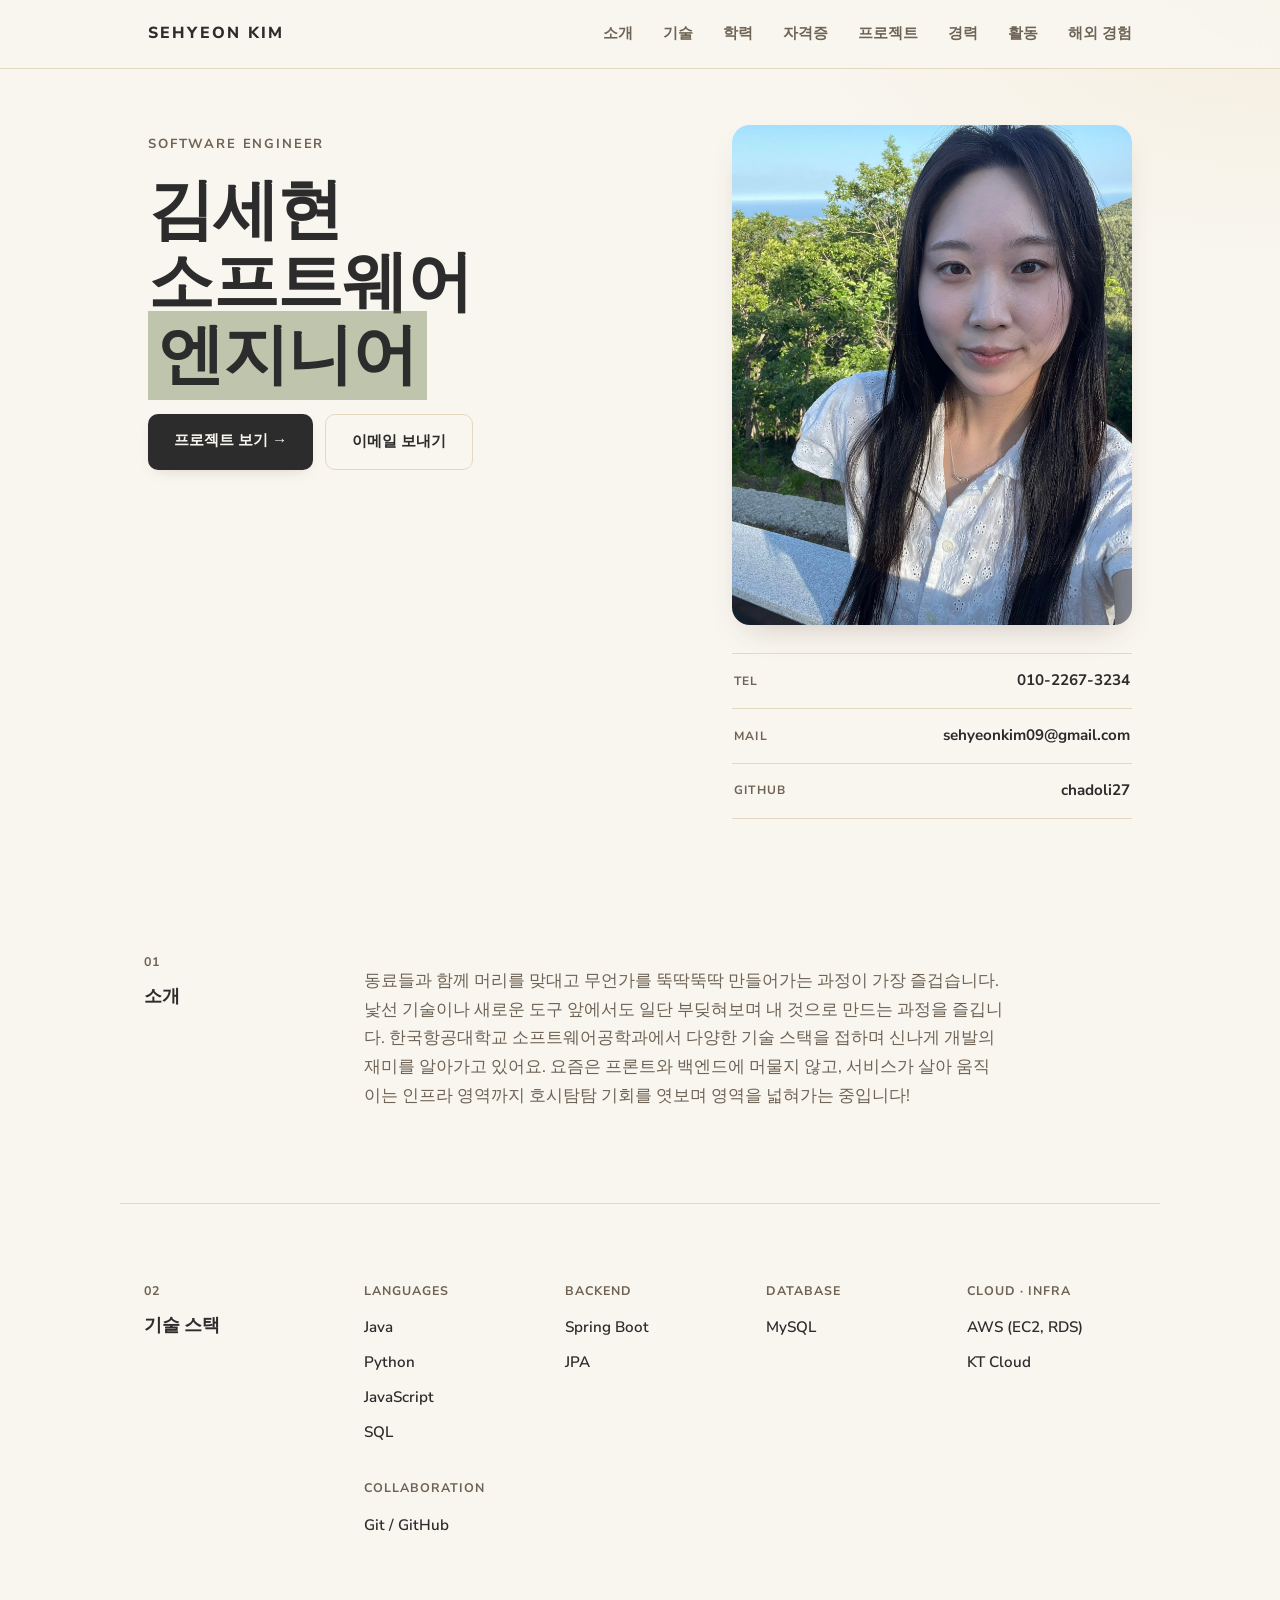
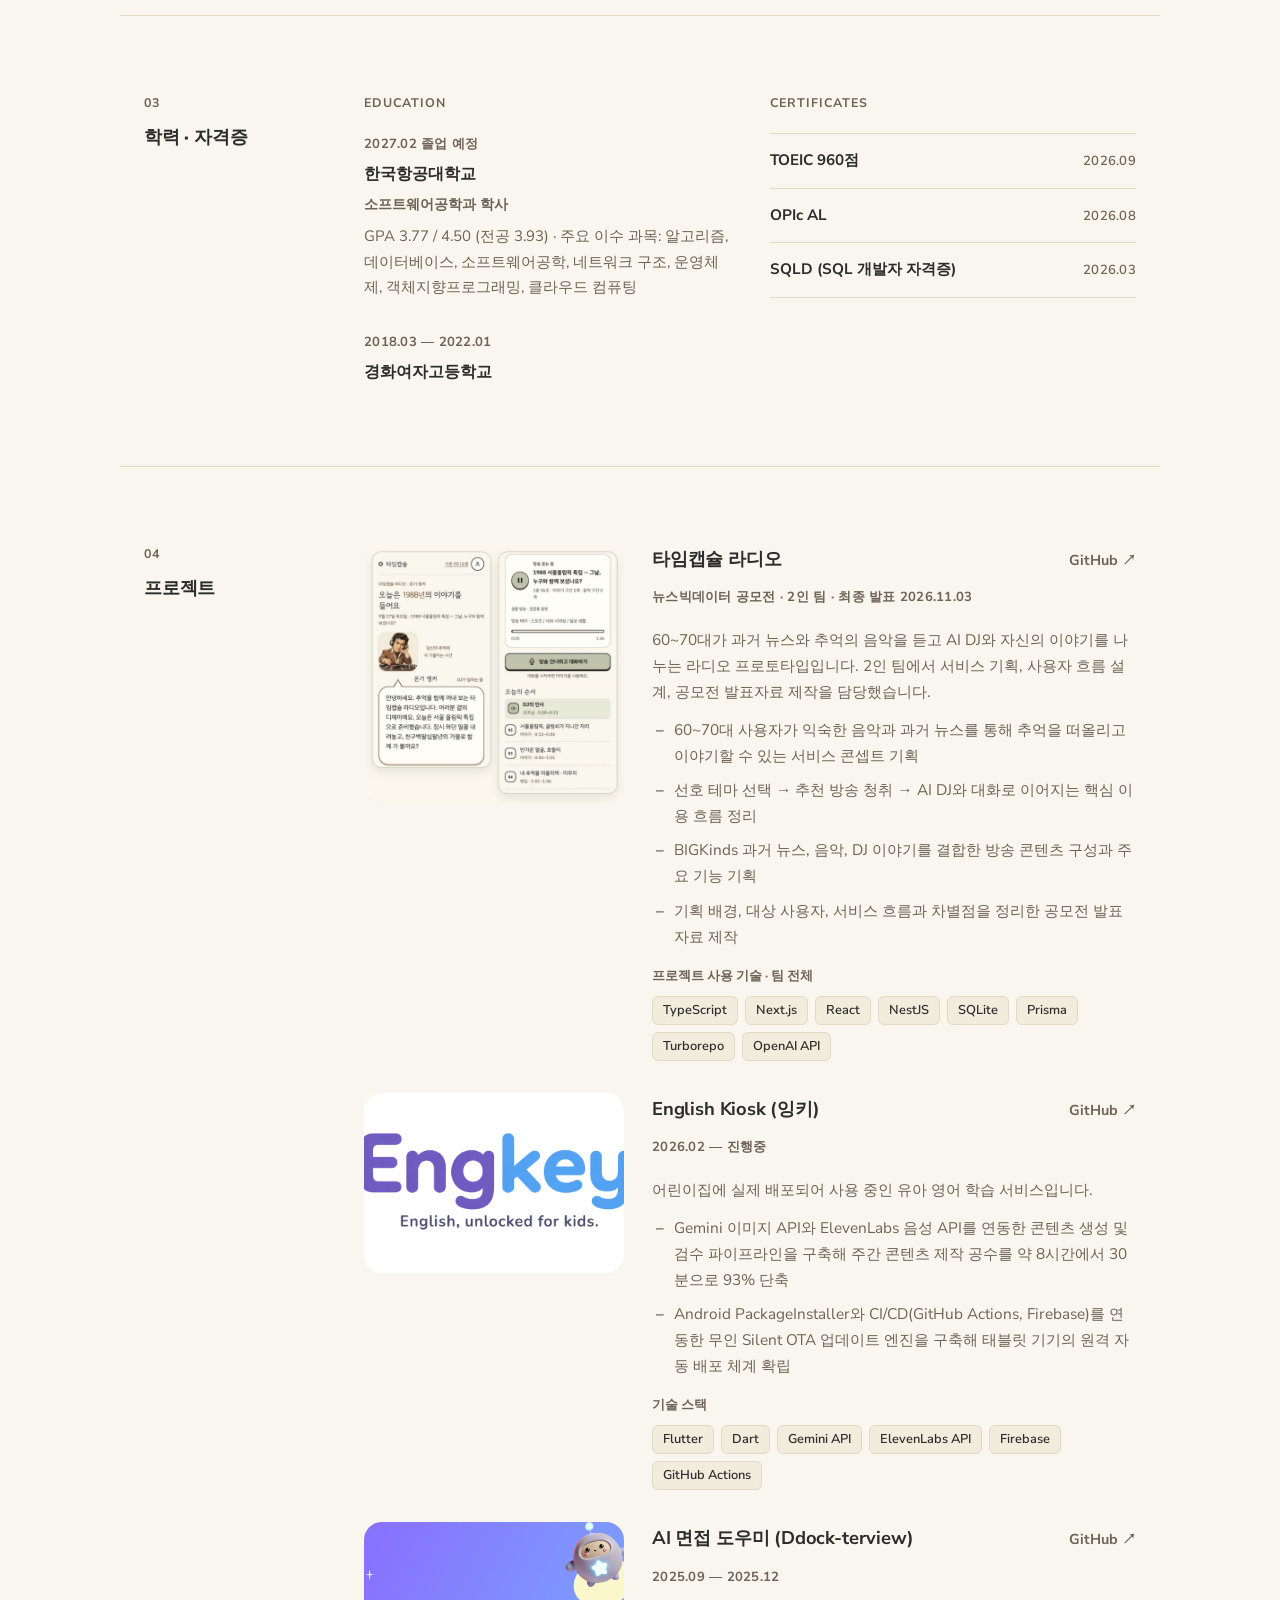
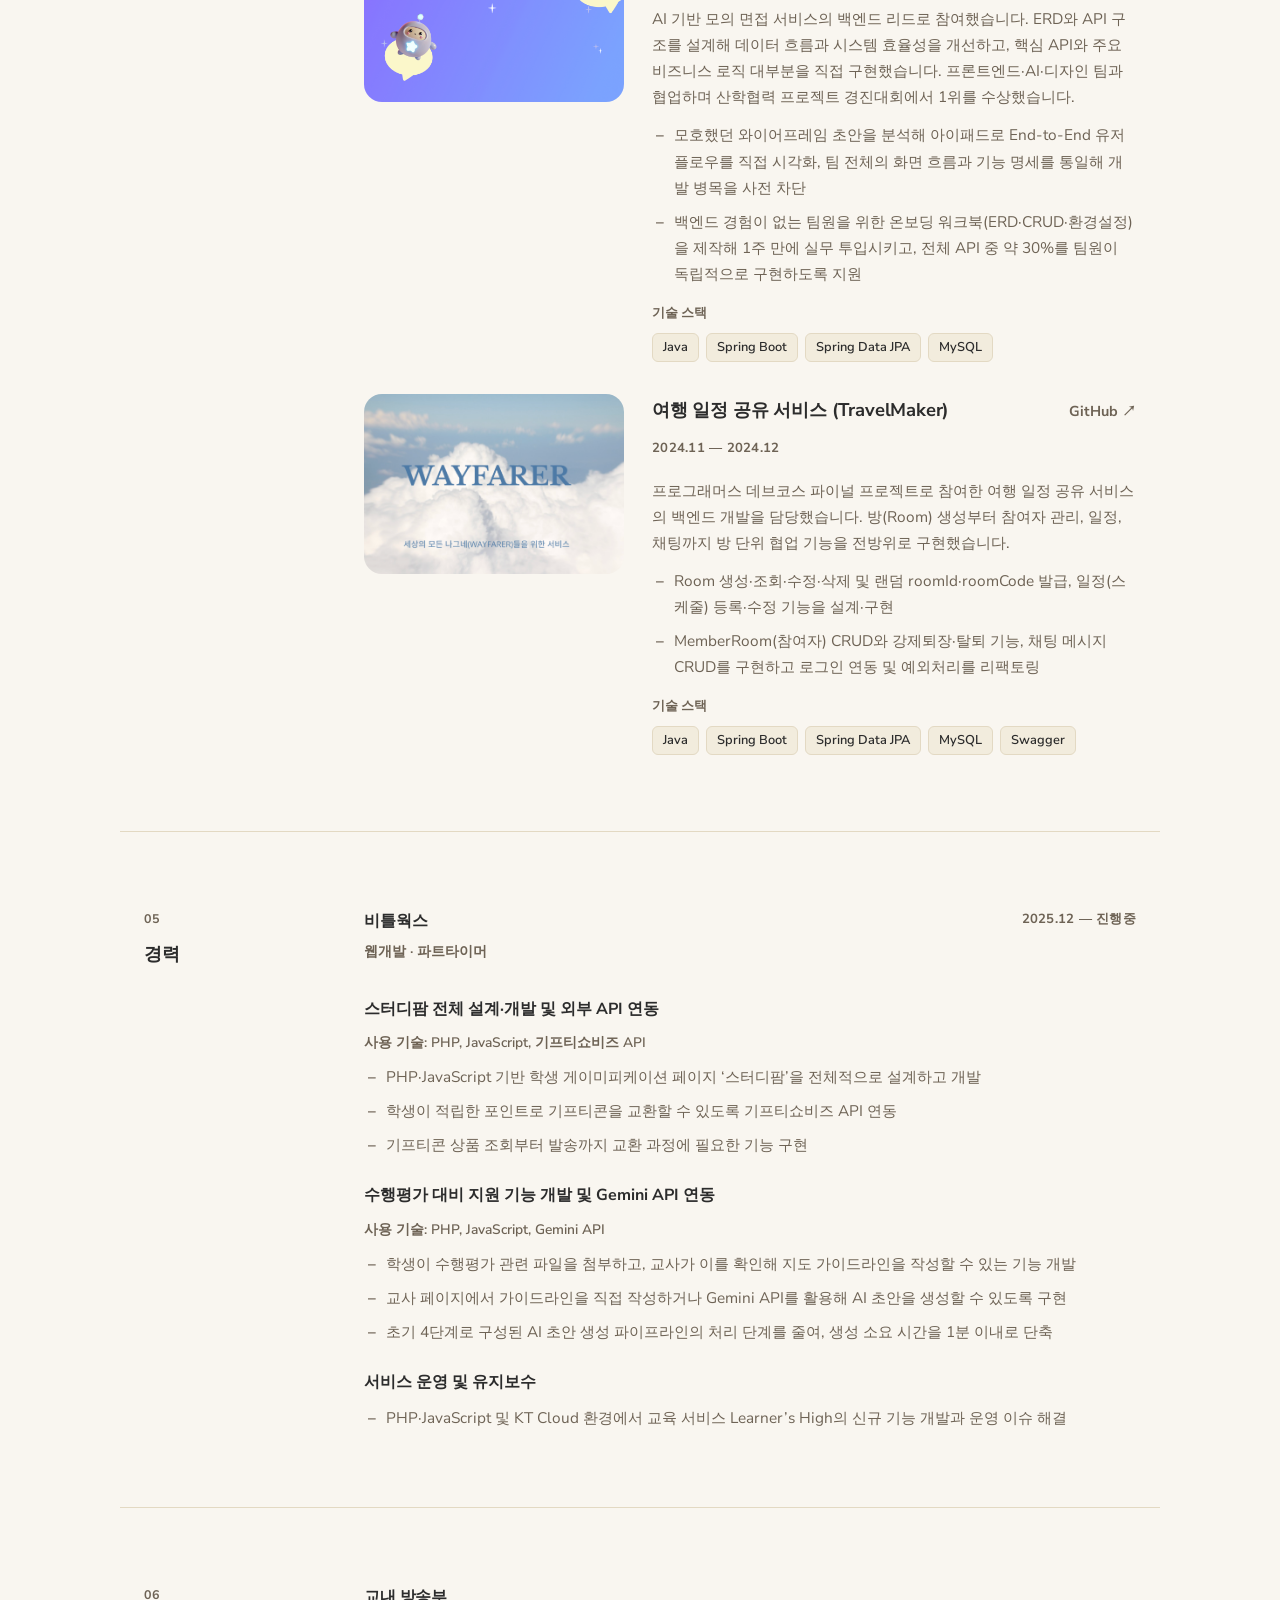
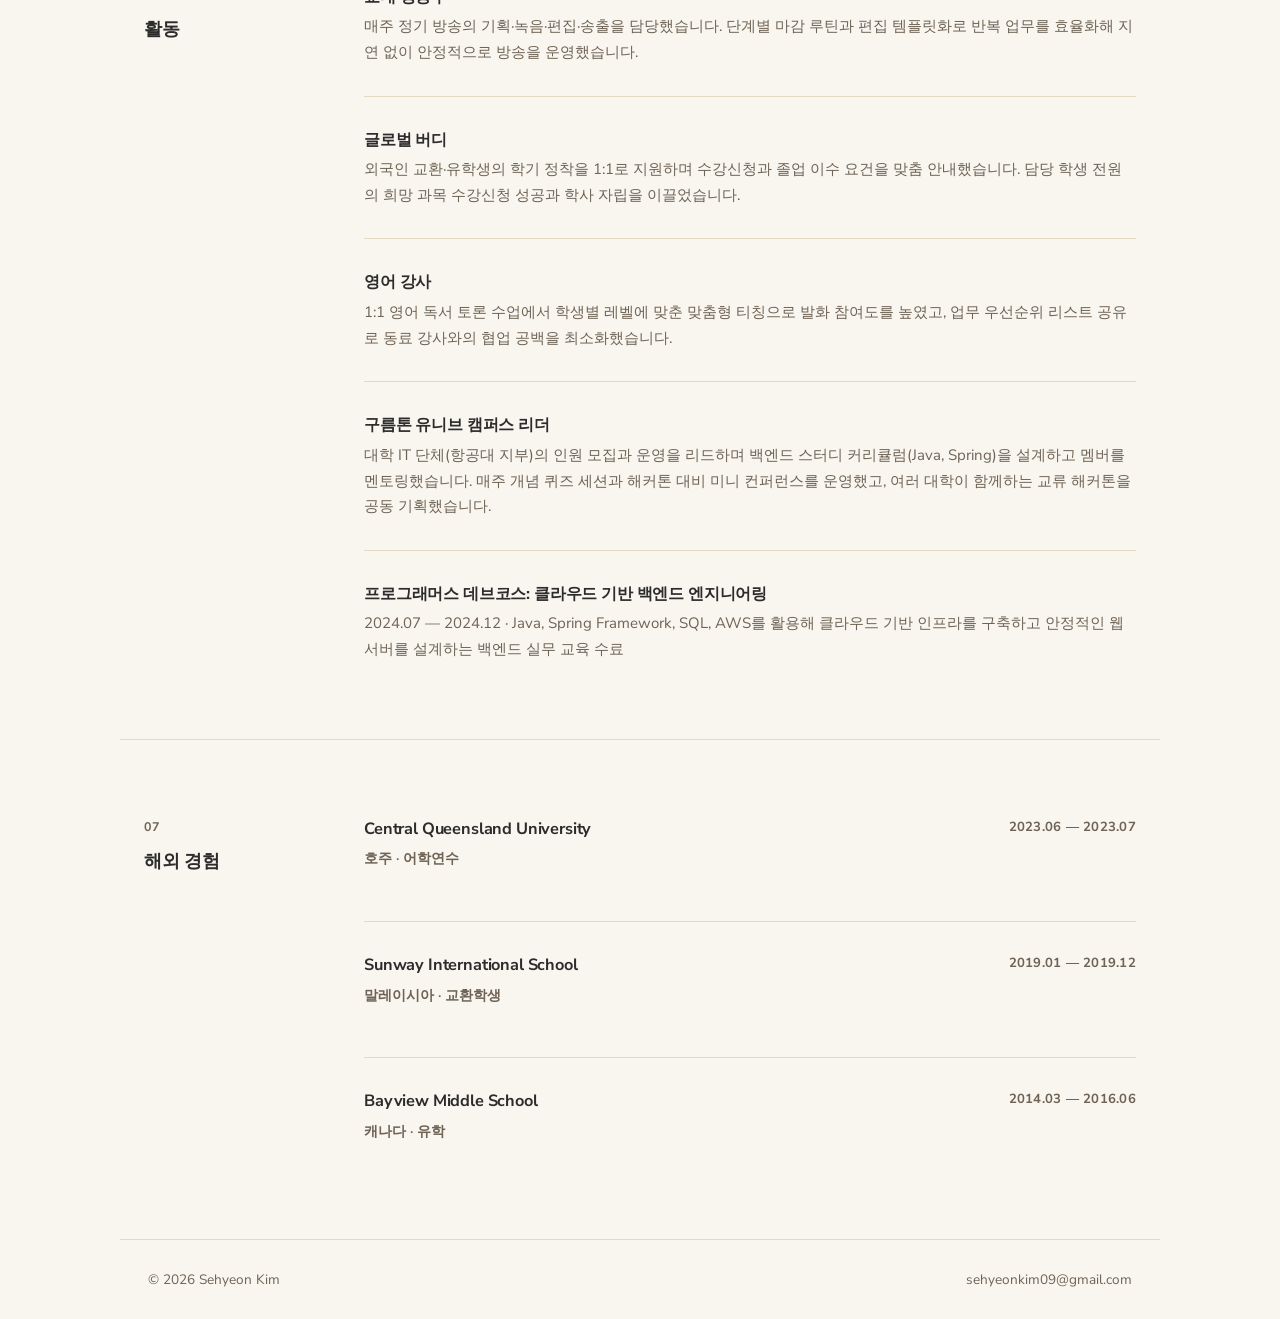
==== commit bce97f76: "Emphasize service planning role in Time Capsule Radio" ====
--- a/index.html
+++ b/index.html
@@ -198,22 +198,15 @@
                 <a href="https://github.com/kjyook/timeCapsule/tree/develop" class="project-link" target="_blank" rel="noopener">GitHub ↗</a>
               </div>
               <span class="item-date">뉴스빅데이터 공모전 · 2인 팀 · 최종 발표 2026.11.03</span>
-              <p>BIGKinds의 과거 뉴스와 추억의 음악을 듣고 AI DJ와 이야기를 나누는, 60~70대를 위한 추억 회상 라디오 프로토타입입니다. 서비스 기획과 AI DJ 대본 생성 기능 개발, 발표자료 제작을 담당했습니다.</p>
-              <ul class="detail-list">
-                <li>추억 라디오 청취에서 AI DJ와의 대화로 이어지는 서비스 경험을 기획하고, 60~70대 사용자의 이용 흐름과 핵심 가치를 발표자료로 구성</li>
-                <li>선정된 기사와 선정 이유를 입력받아 DJ 대본을 생성하는 OpenAI API 연동 기능 개발</li>
-                <li>기사 사실과 창작 일상 이야기를 구분하는 프롬프트를 구성하고, JSON Schema 기반 응답 형식으로 후속 음성 제작에 전달할 대본 구조 정의</li>
+              <p>60~70대가 과거 뉴스와 추억의 음악을 듣고 AI DJ와 자신의 이야기를 나누는 라디오 프로토타입입니다. 2인 팀에서 서비스 기획, 사용자 흐름 설계, 공모전 발표자료 제작을 담당했습니다.</p>
+              <ul class="detail-list">
+                <li>60~70대 사용자가 익숙한 음악과 과거 뉴스를 통해 추억을 떠올리고 이야기할 수 있는 서비스 콘셉트 기획</li>
+                <li>선호 테마 선택 → 추천 방송 청취 → AI DJ와 대화로 이어지는 핵심 이용 흐름 정리</li>
+                <li>BIGKinds 과거 뉴스, 음악, DJ 이야기를 결합한 방송 콘텐츠 구성과 주요 기능 기획</li>
+                <li>기획 배경, 대상 사용자, 서비스 흐름과 차별점을 정리한 공모전 발표자료 제작</li>
               </ul>
               <div class="project-stack">
-                <h4>담당 기능 기술 스택</h4>
-                <ul class="project-stack-tags" aria-label="대본 생성 기능 사용 기술">
-                  <li>TypeScript</li>
-                  <li>OpenAI API</li>
-                  <li>JSON Schema</li>
-                </ul>
-              </div>
-              <div class="project-stack">
-                <h4>서비스 전체 기술 스택</h4>
+                <h4>프로젝트 사용 기술 · 팀 전체</h4>
                 <ul class="project-stack-tags" aria-label="사용 기술">
                   <li>TypeScript</li>
                   <li>Next.js</li>
@@ -222,6 +215,7 @@
                   <li>SQLite</li>
                   <li>Prisma</li>
                   <li>Turborepo</li>
+                  <li>OpenAI API</li>
                 </ul>
               </div>
             </div>
